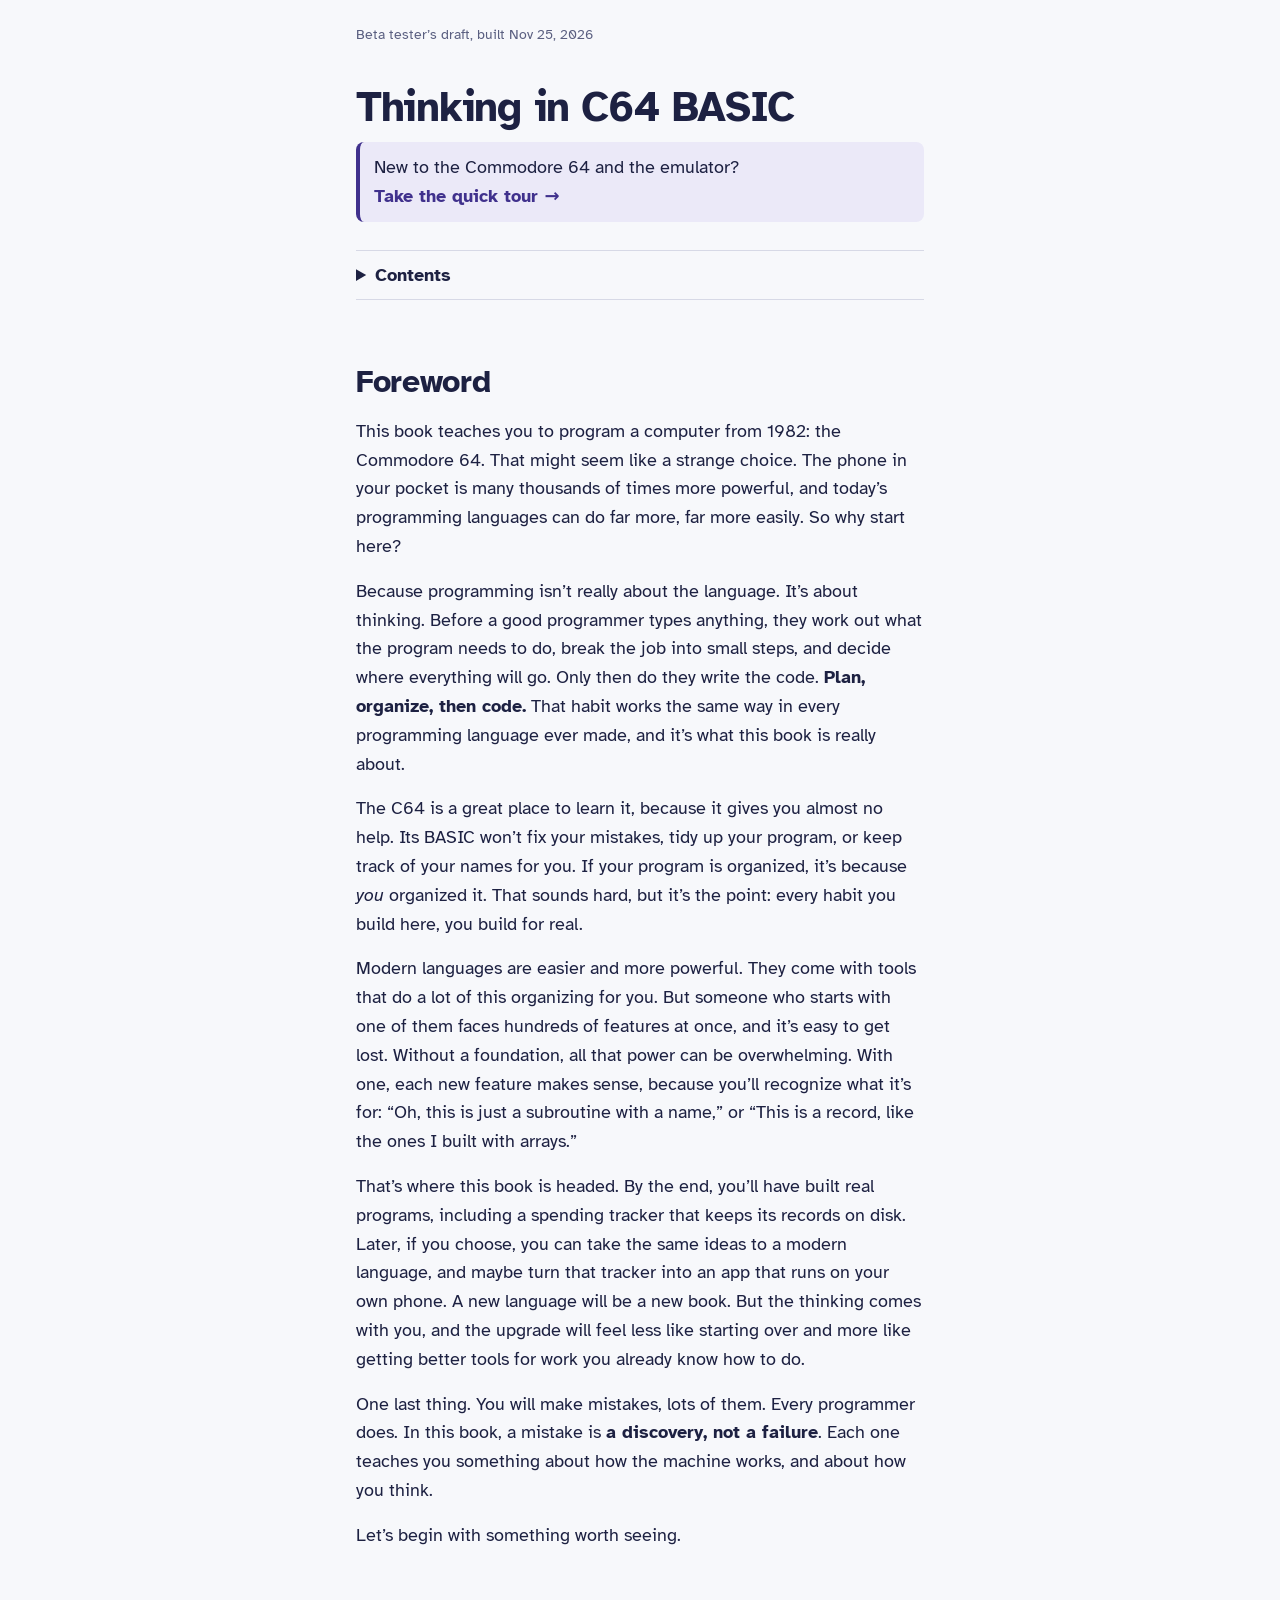
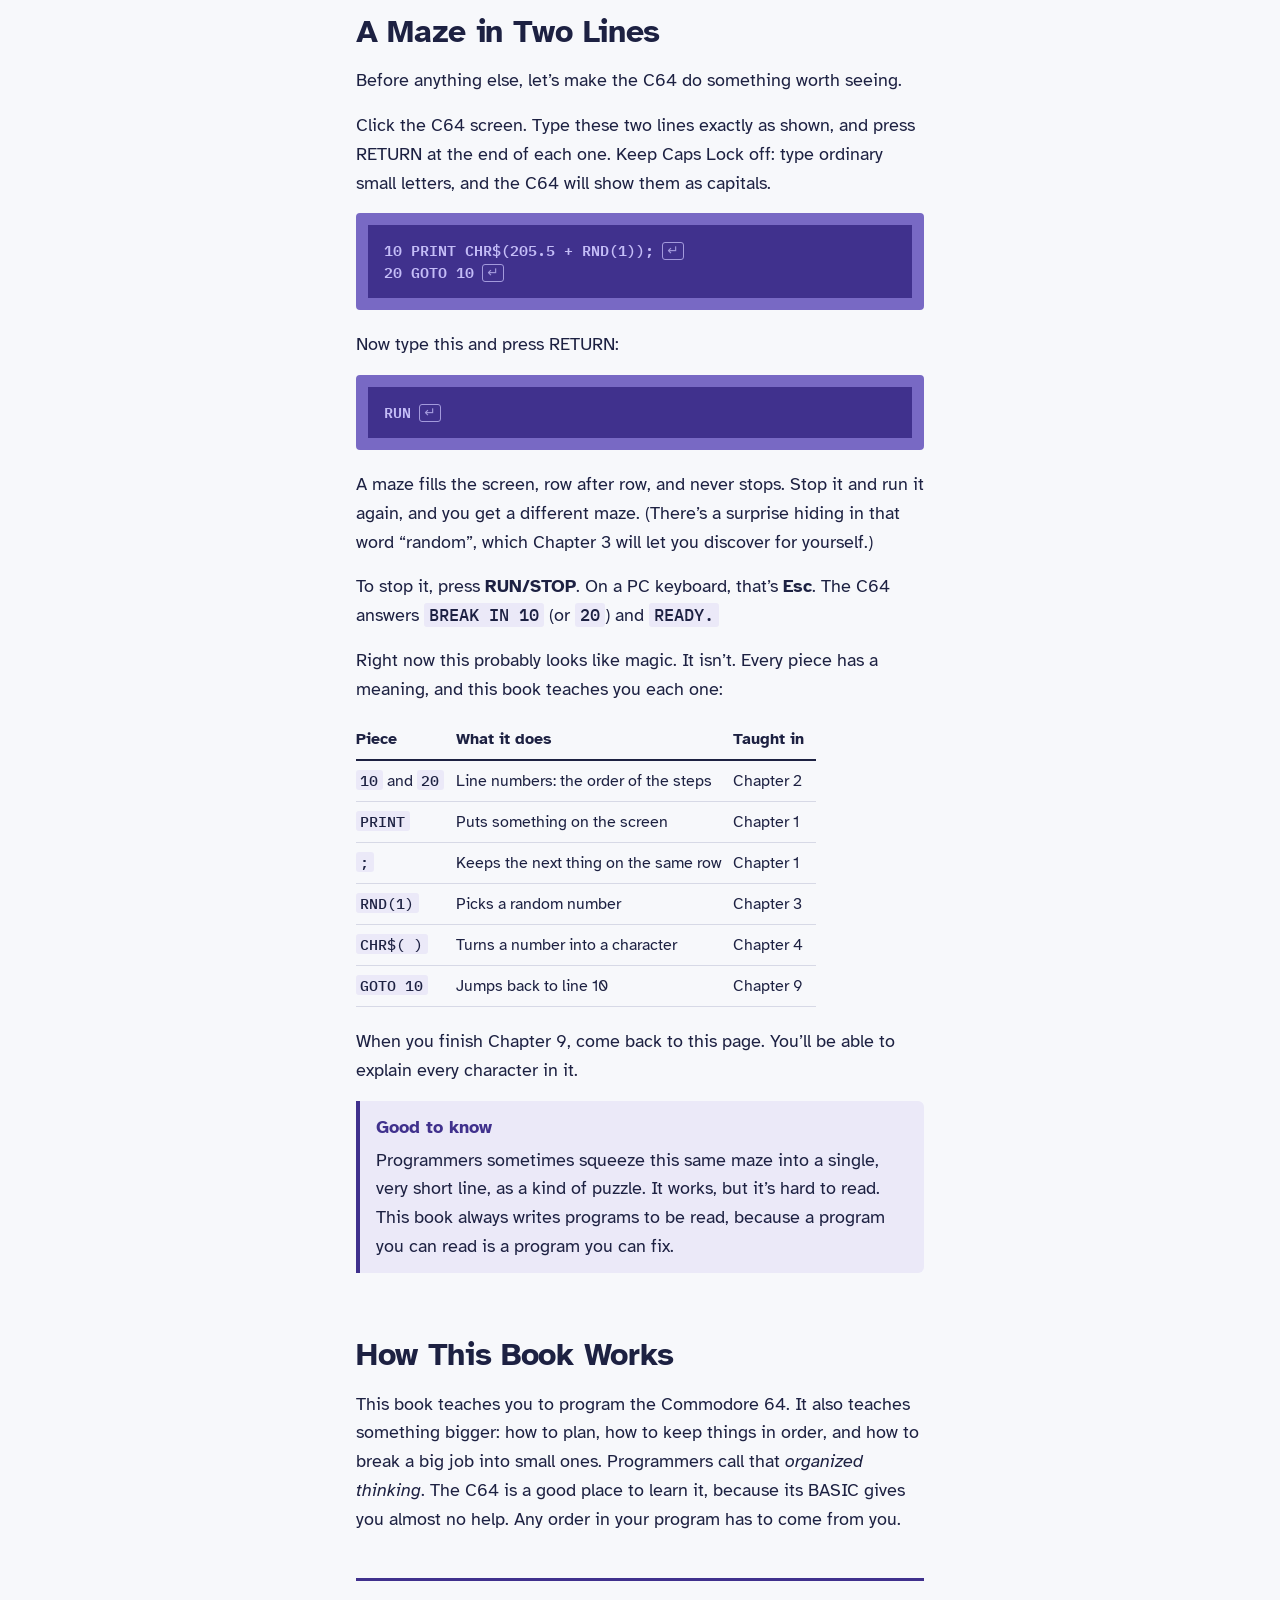
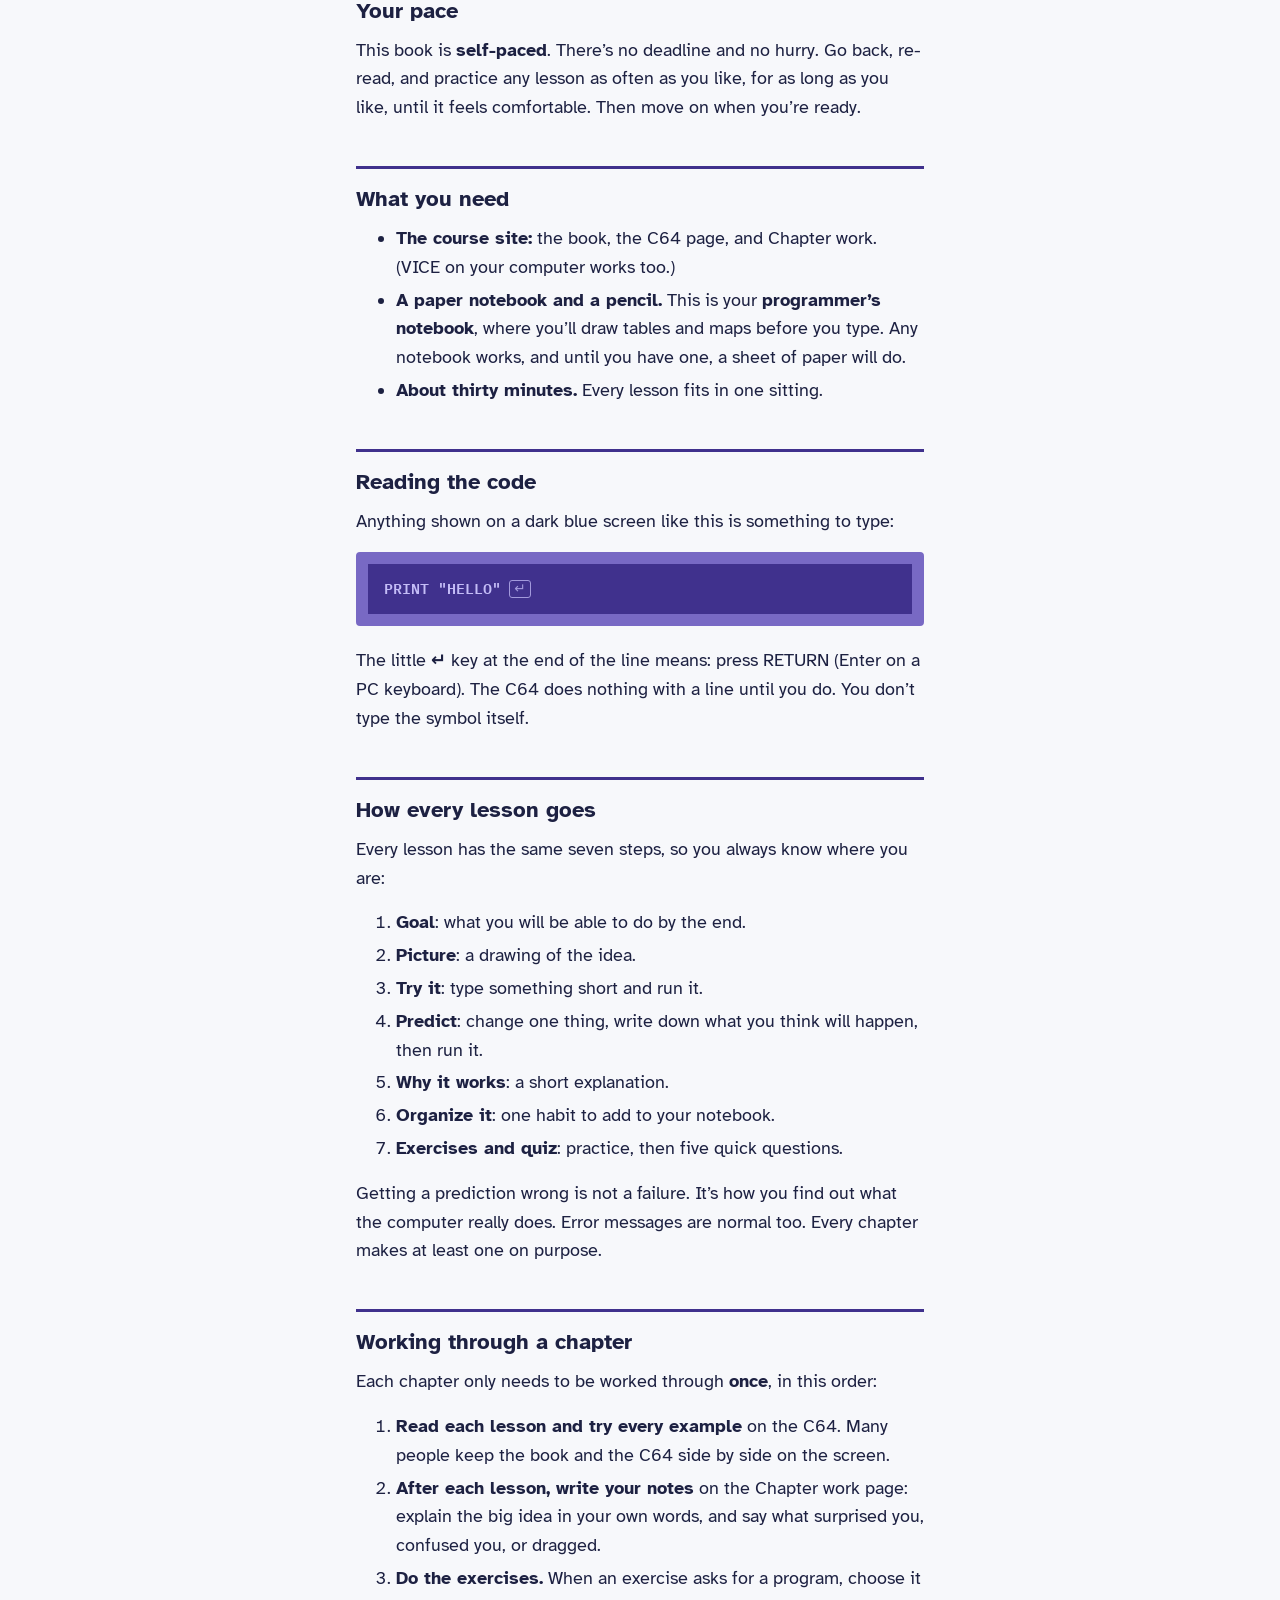
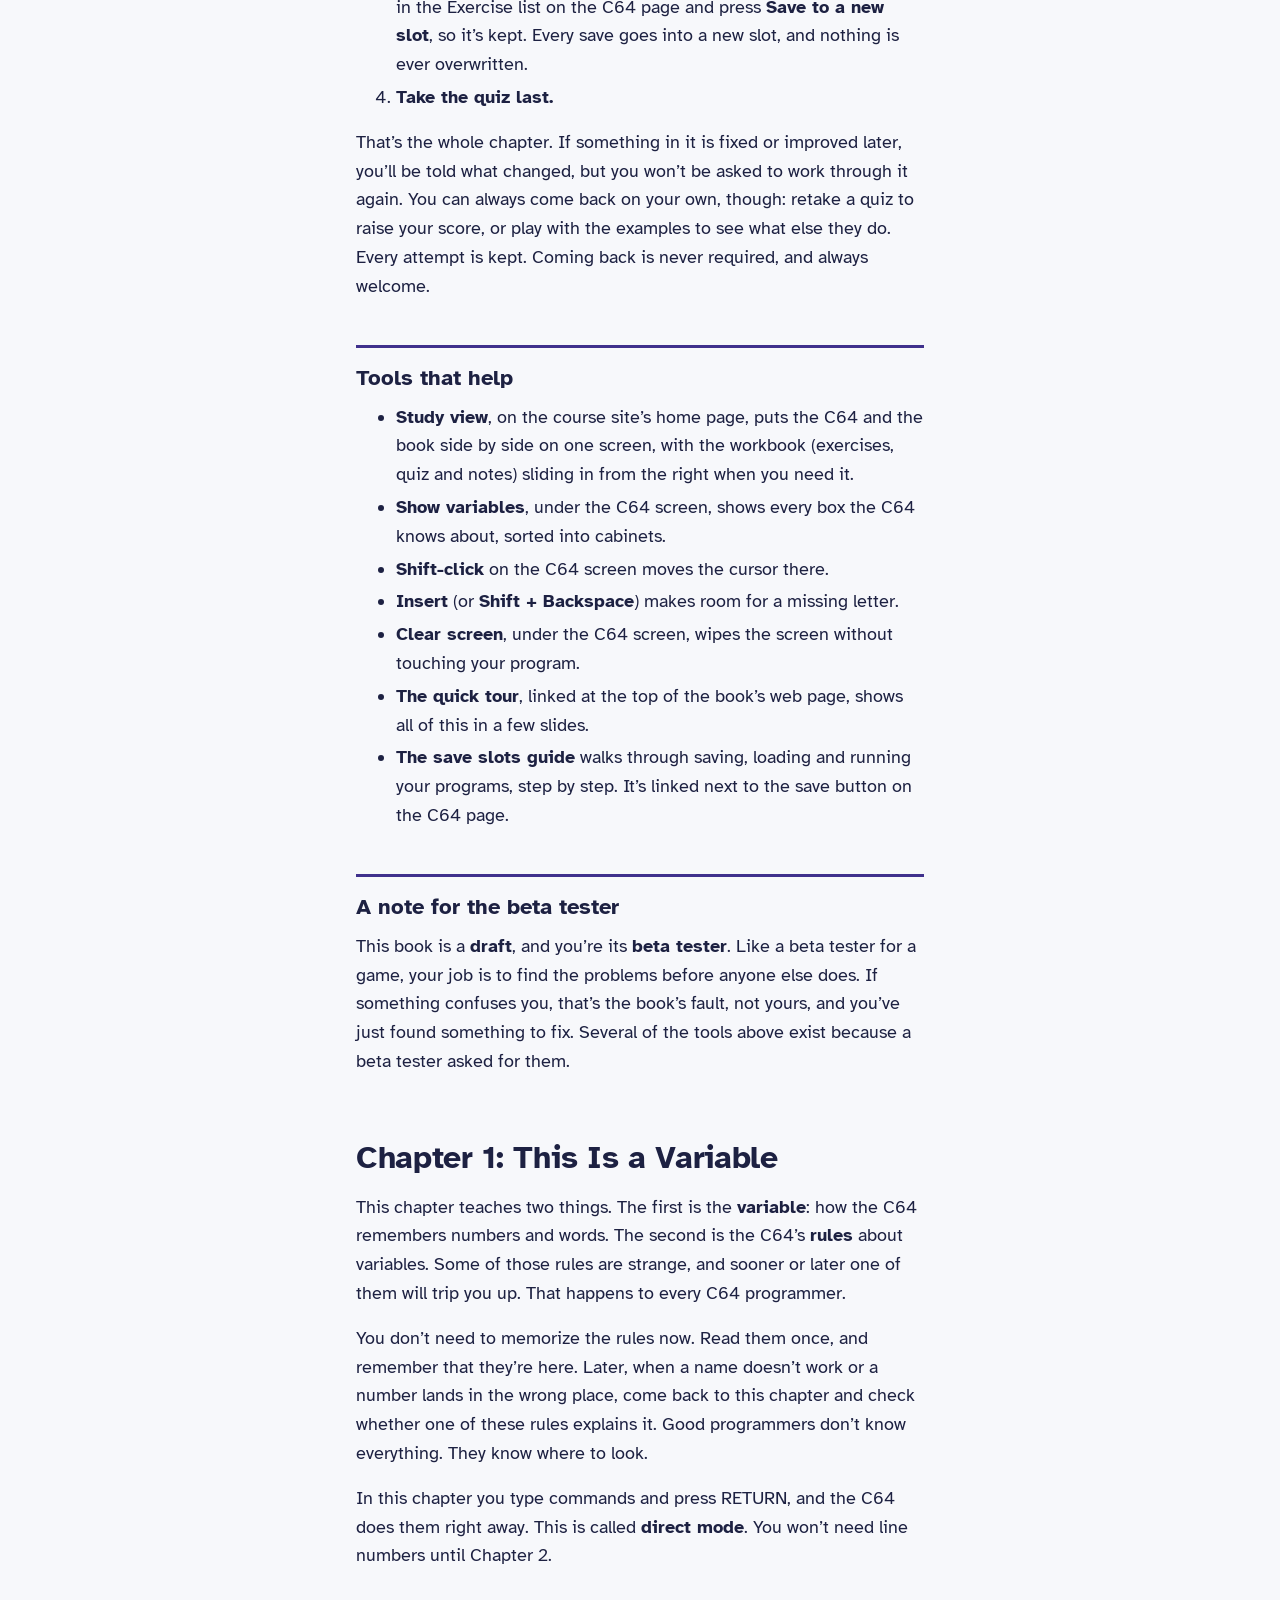
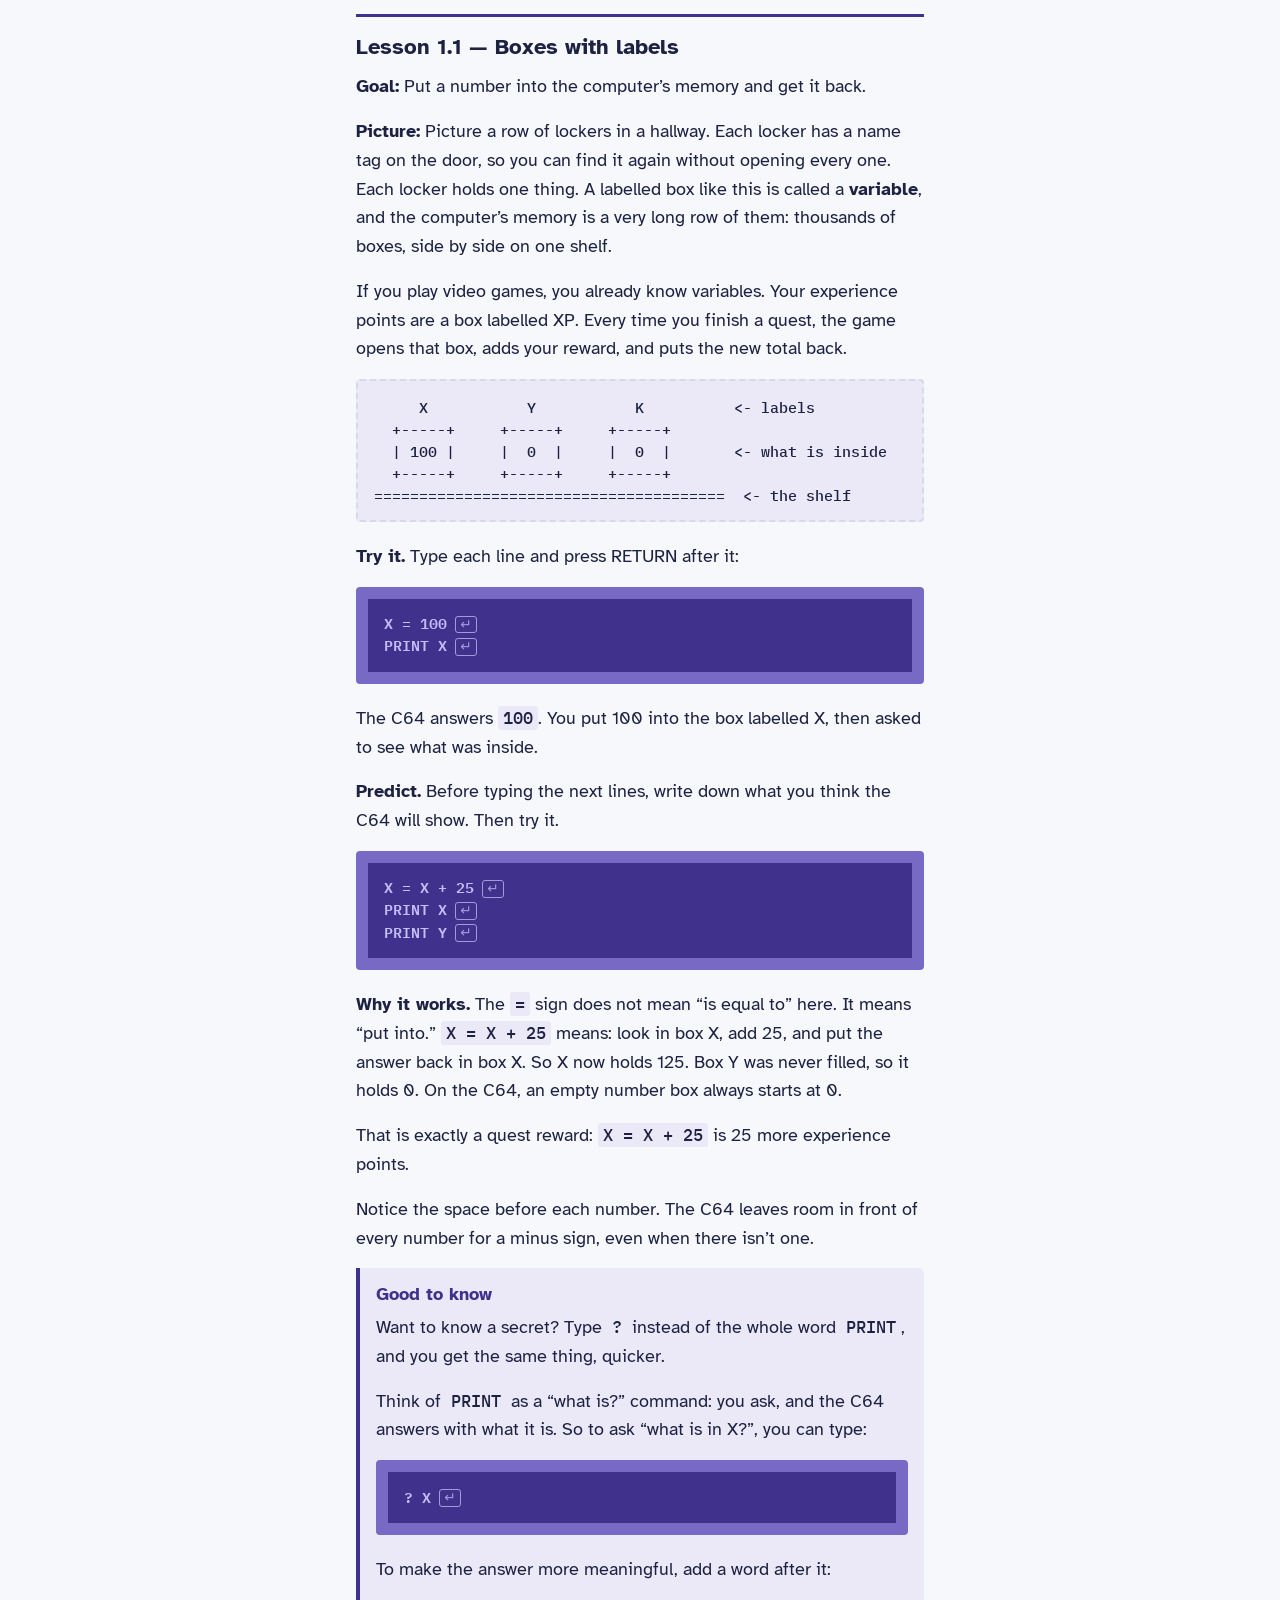
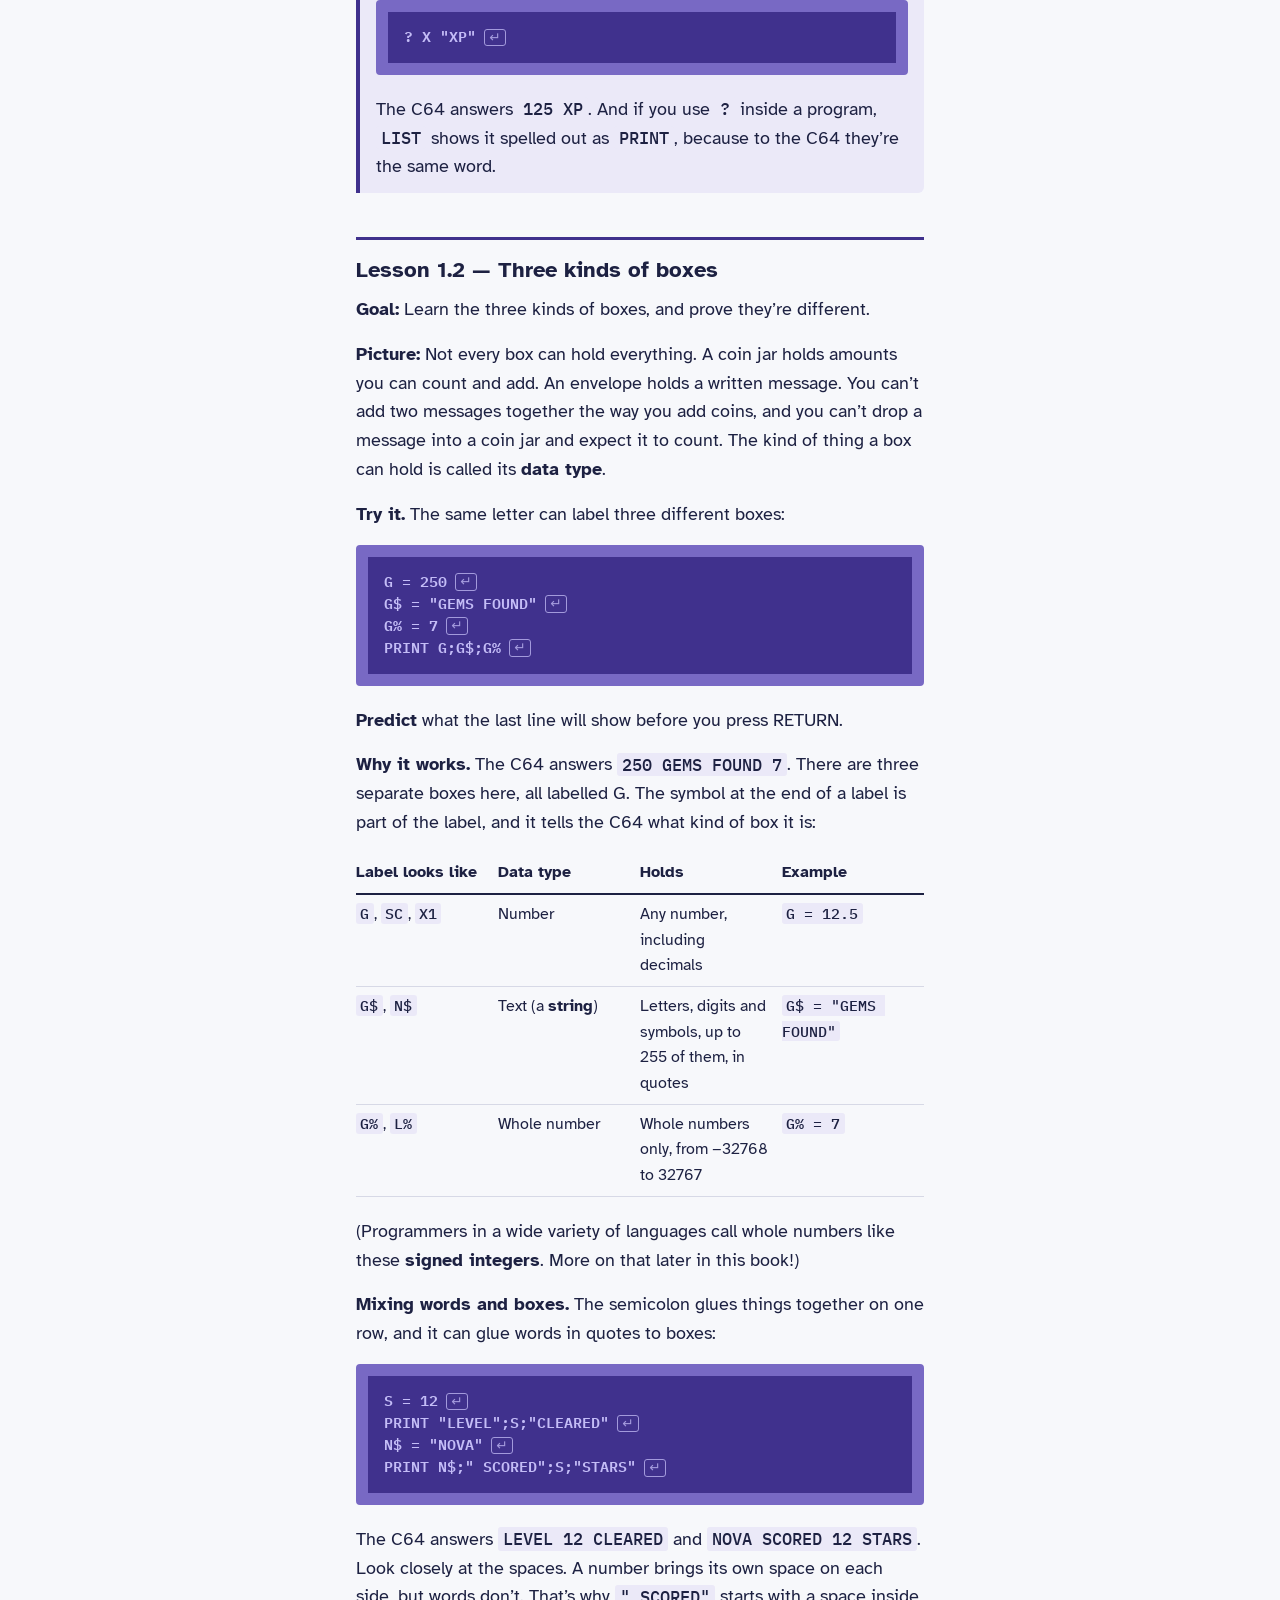
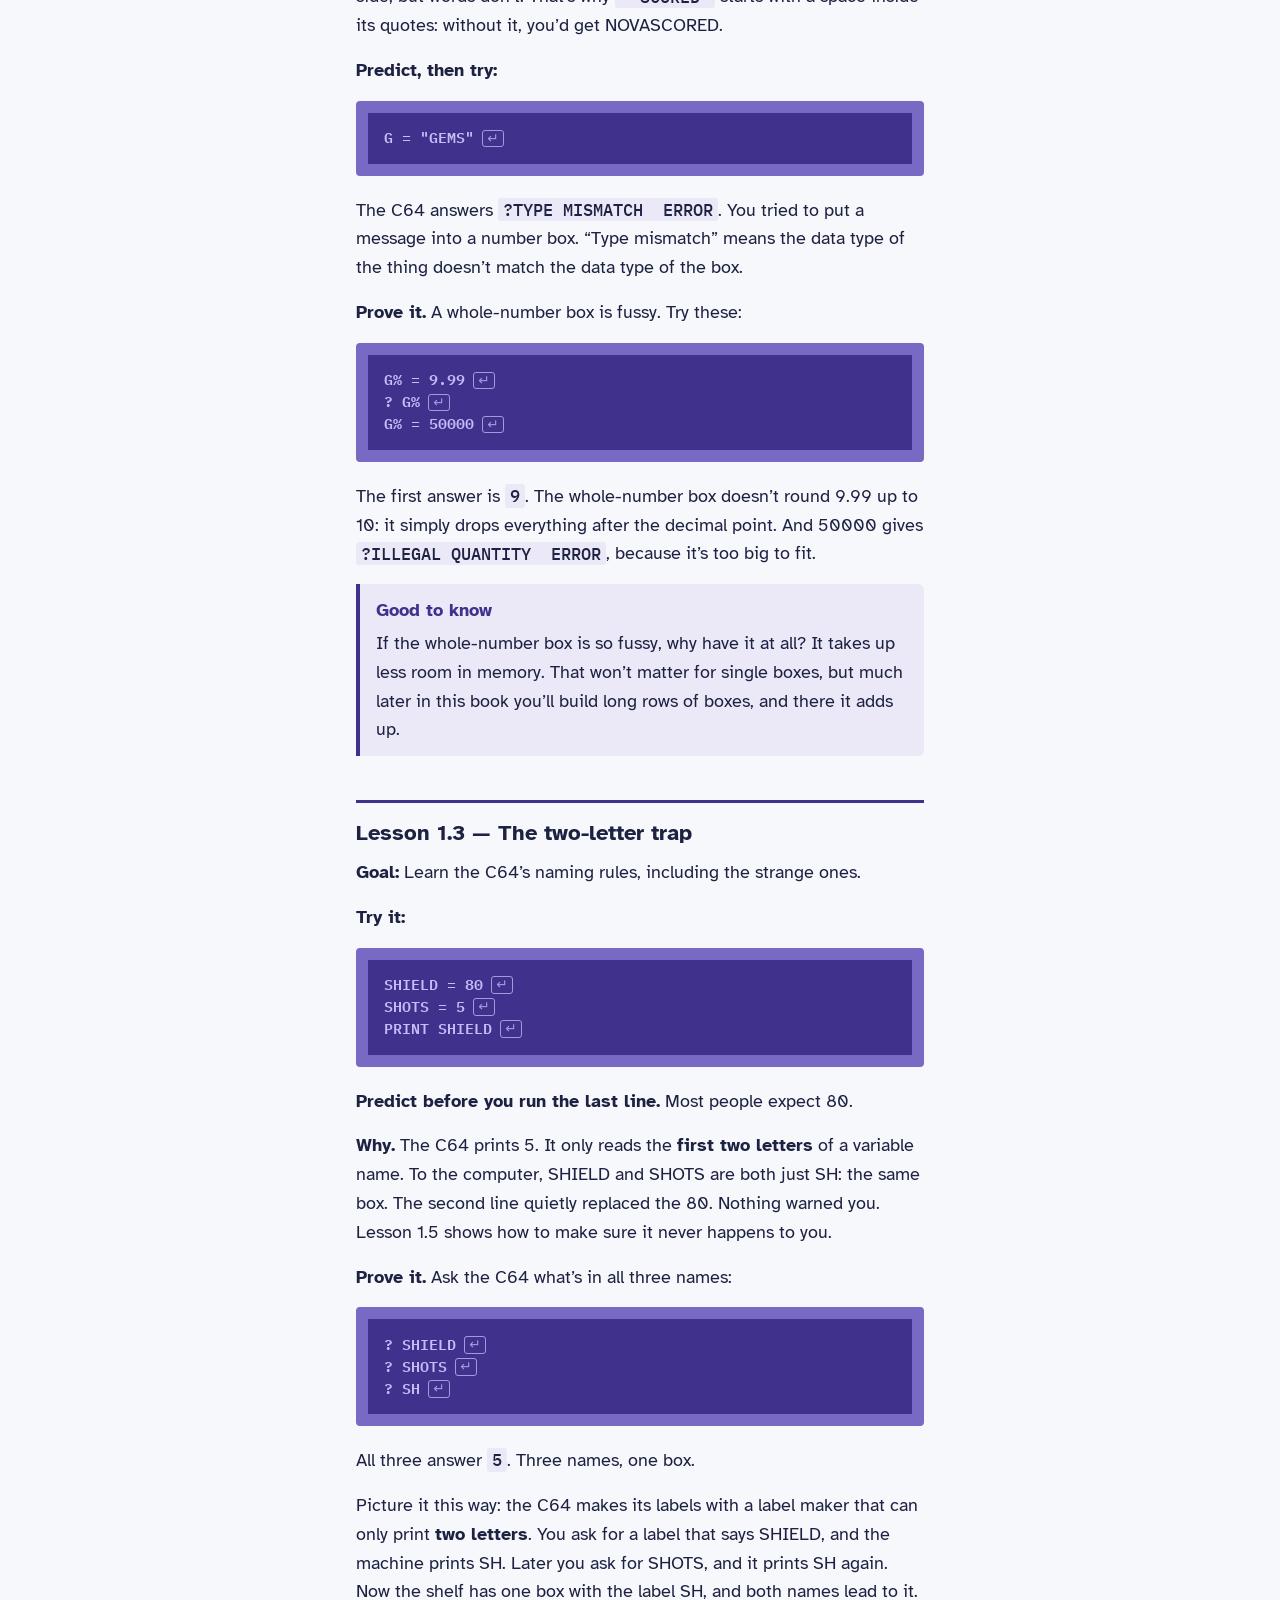
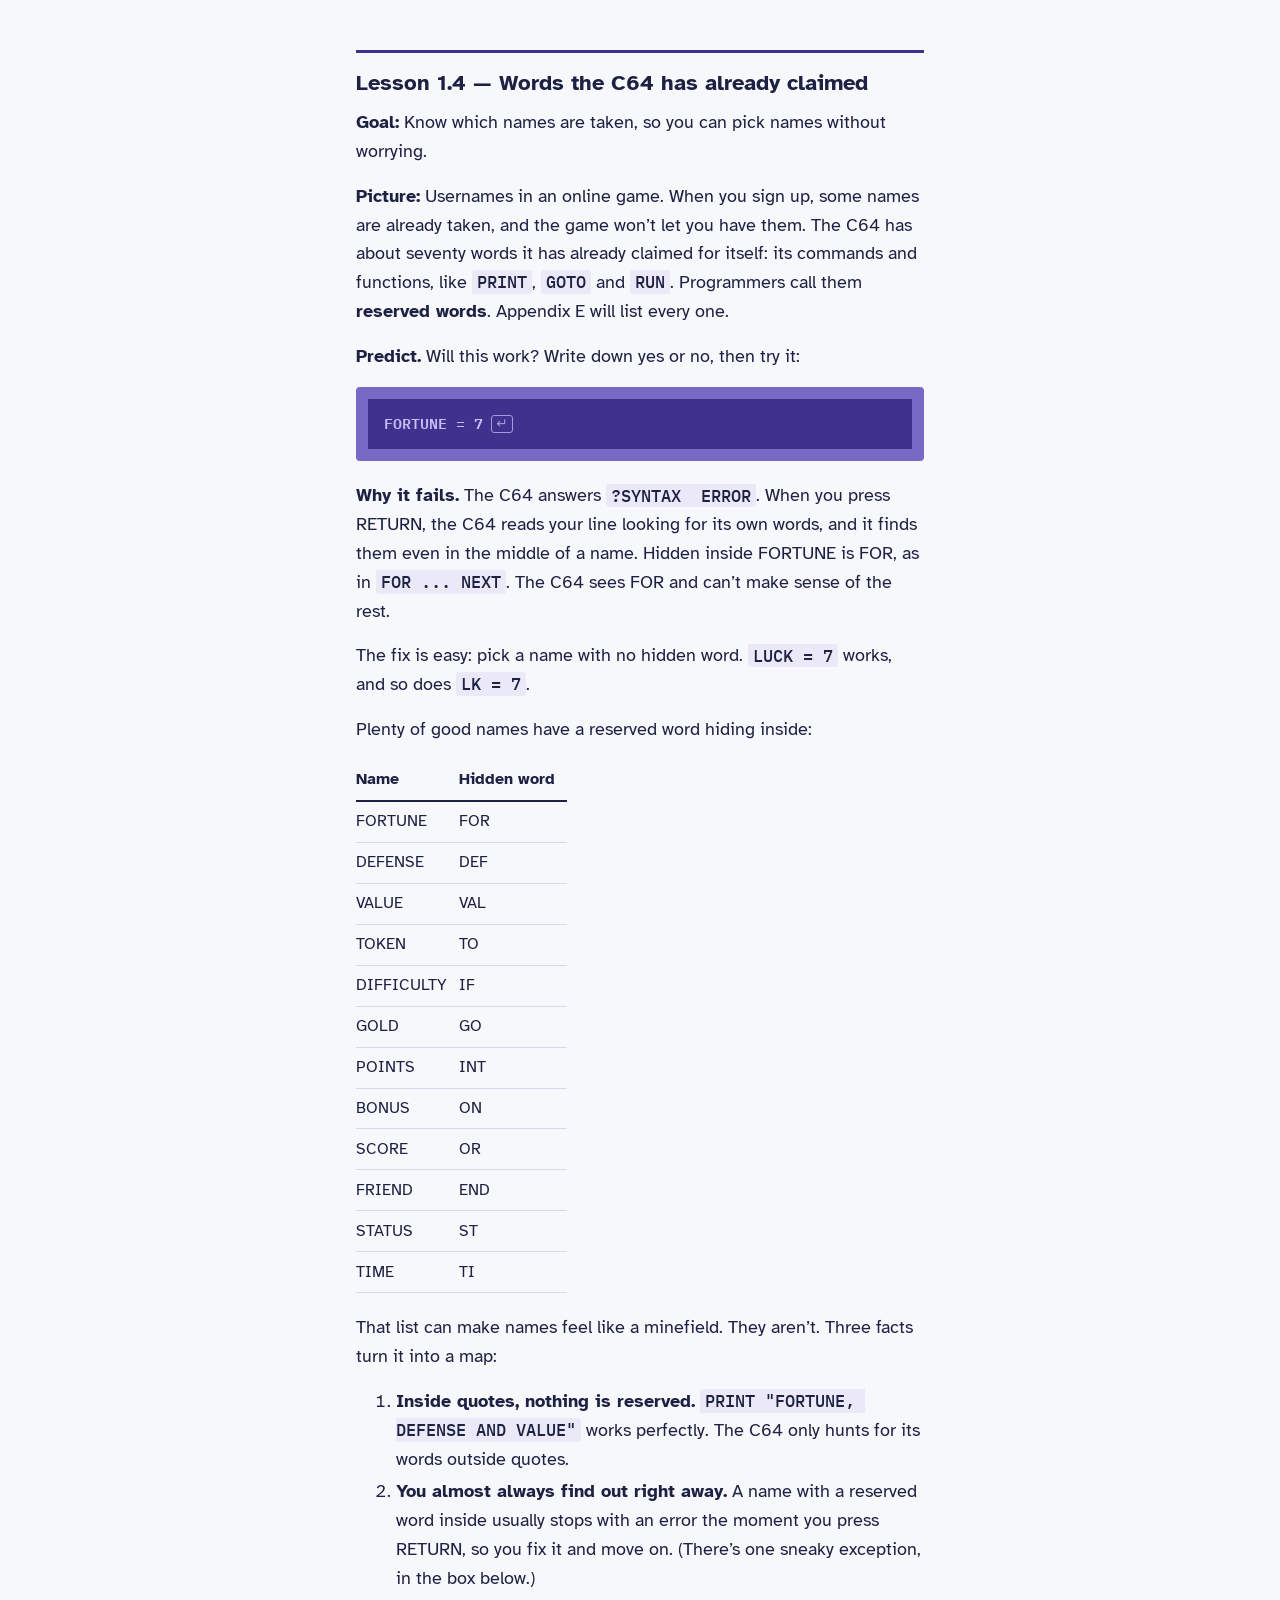
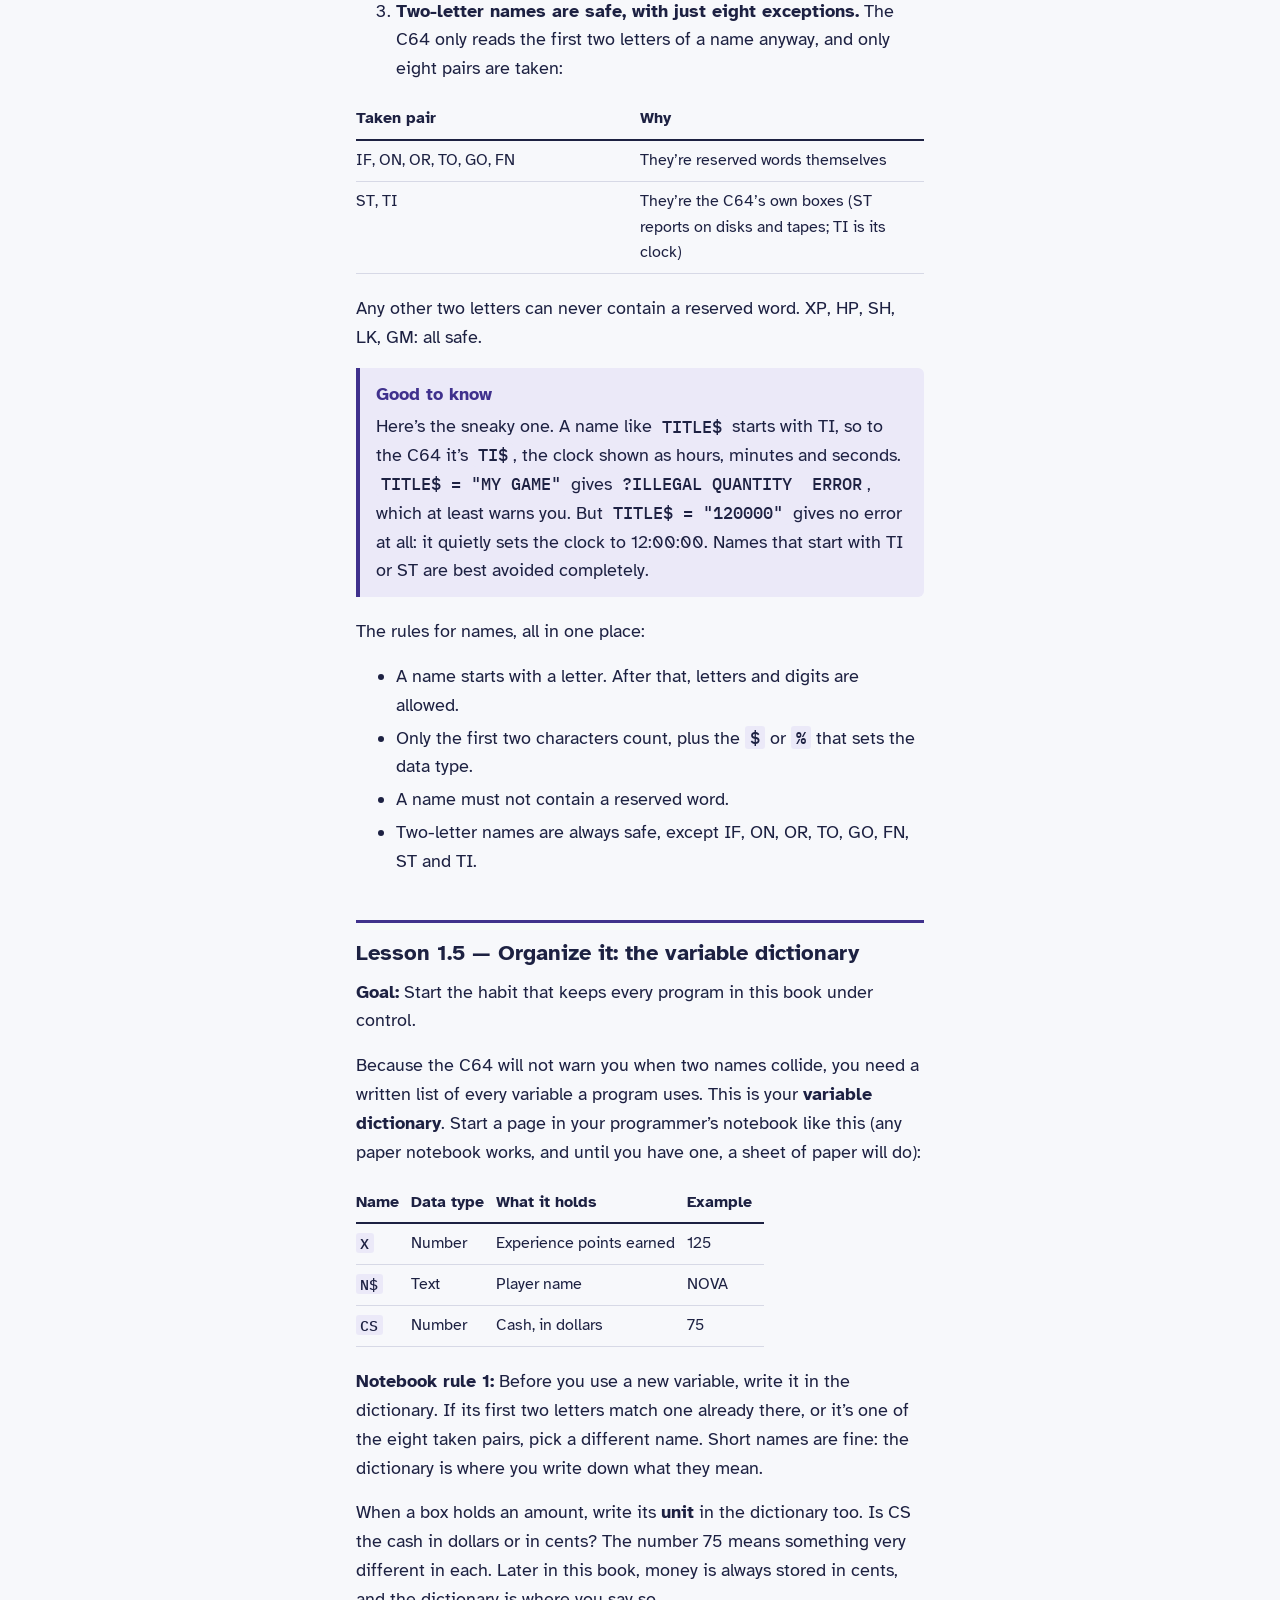
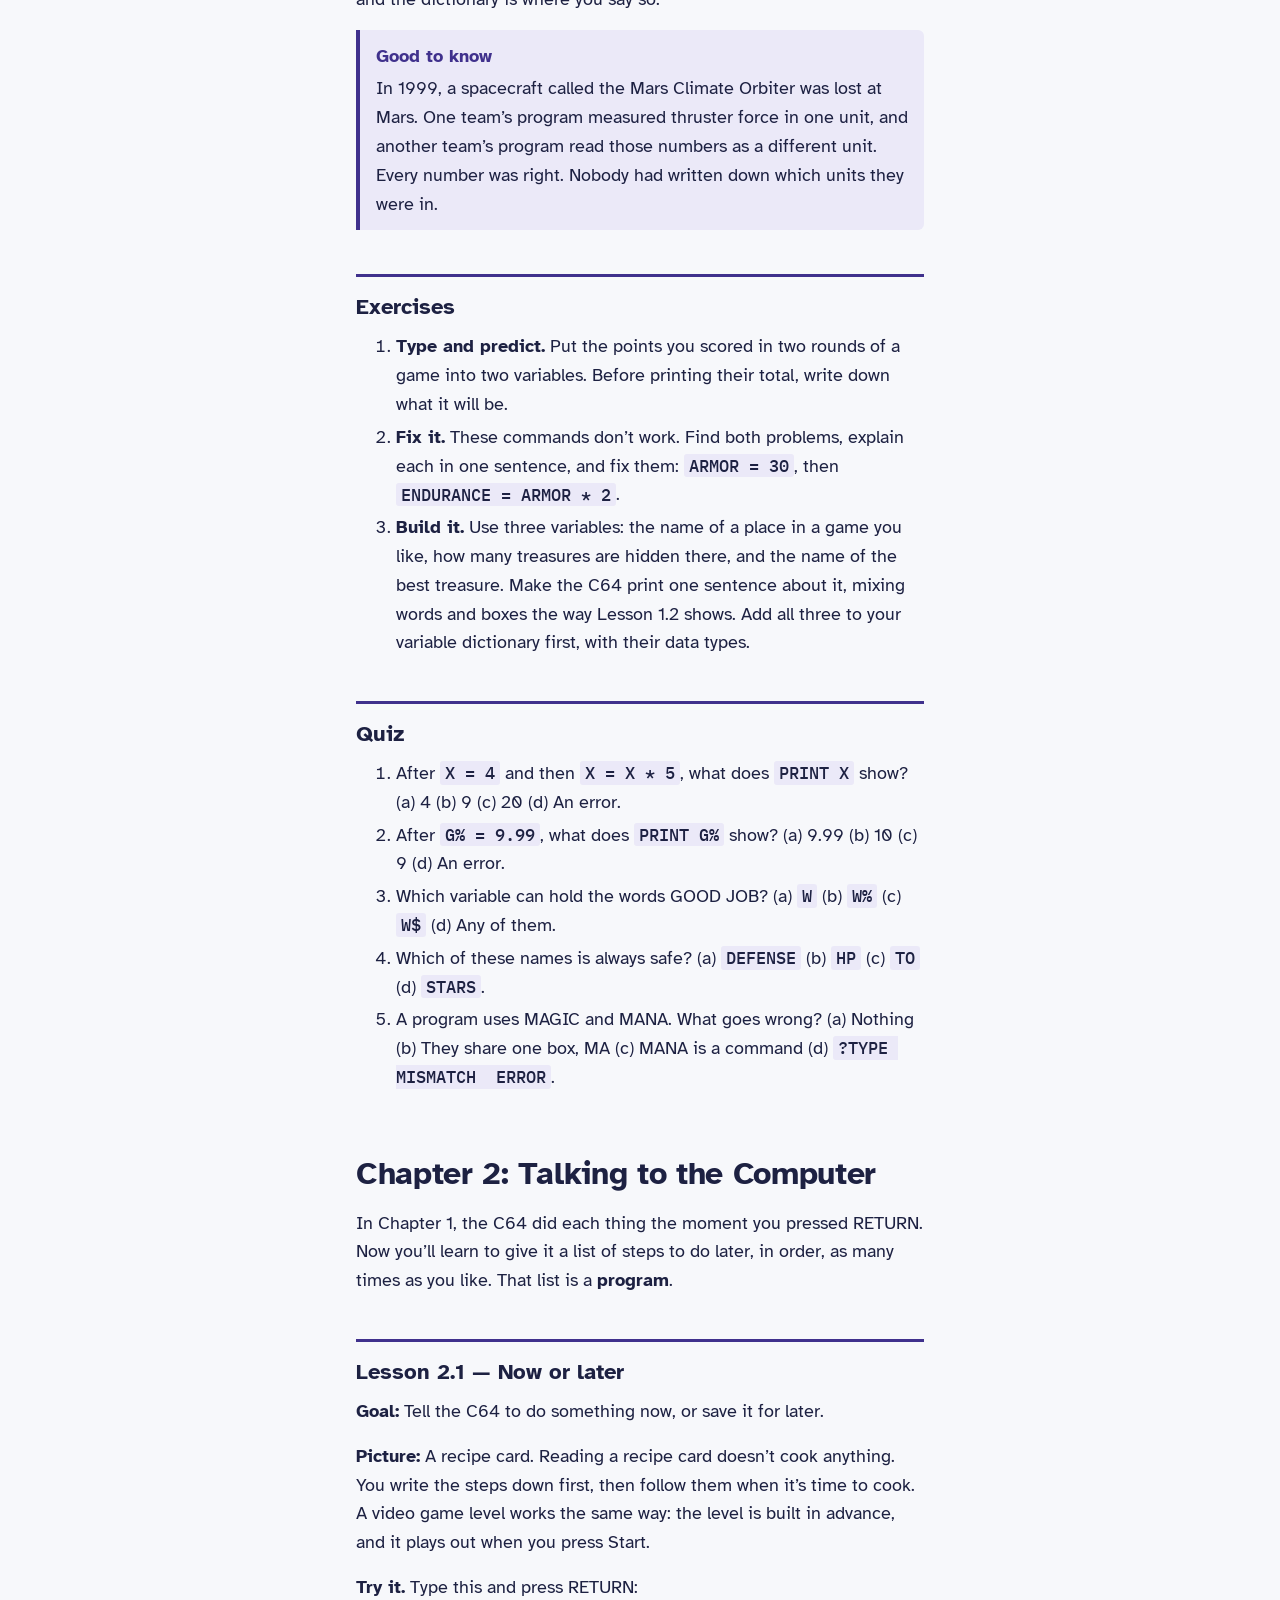
==== docs/index.html @ 1b184dec "Save slots guide: a nine-slide, step-by-step tour of saving, loading and running" ====
<!DOCTYPE html>
<html lang="en">
<head>
<meta charset="utf-8">
<meta name="viewport" content="width=device-width, initial-scale=1, viewport-fit=cover">
<title>Thinking in C64 BASIC</title>
<link rel="preconnect" href="https://fonts.googleapis.com">
<link rel="preconnect" href="https://fonts.gstatic.com" crossorigin>
<link href="https://fonts.googleapis.com/css2?family=Atkinson+Hyperlegible:ital,wght@0,400;0,700;1,400&family=IBM+Plex+Mono:wght@500;600&display=swap" rel="stylesheet">
<style>
:root {
  color-scheme: light;
  --paper: #f7f8fb;
  --ink: #1d2142;
  --muted: #5a5f80;
  --rule: #d7d9e6;
  --accent: #40318d;        /* C64 blue */
  --tint: #ebe9f8;
  --screen: #40318d;        /* C64 screen blue */
  --screen-text: #c4bdf7;   /* brightened C64 light blue, for legibility */
  --screen-frame: #7869c4;  /* C64 light blue border */
  box-sizing: border-box;
  padding-top: env(safe-area-inset-top, 0px);
  padding-bottom: env(safe-area-inset-bottom, 0px);
}
@media (prefers-color-scheme: dark) {
  :root:not([data-theme="light"]) {
    color-scheme: dark;
    --paper: #17162a; --ink: #e6e4f6; --muted: #a9a6c9; --rule: #34325a;
    --accent: #a99ff0; --tint: #26244a;
  }
}
:root[data-theme="dark"] {
  color-scheme: dark;
  --paper: #17162a; --ink: #e6e4f6; --muted: #a9a6c9; --rule: #34325a;
  --accent: #a99ff0; --tint: #26244a;
}
*, *::before, *::after { box-sizing: inherit; }
html { scroll-padding-top: env(safe-area-inset-top, 0px); -webkit-text-size-adjust: 100%; }
body {
  margin: 0;
  background: var(--paper);
  color: var(--ink);
  font: 1.125rem/1.6 "Atkinson Hyperlegible", "Segoe UI", system-ui, sans-serif;
}
main { max-width: 38rem; margin: 0 auto; padding: 1.5rem 1.25rem 4rem; }

.edition { color: var(--muted); font-size: 0.875rem; margin: 0 0 2.5rem; }
.book-title { font-weight: 700; font-size: 2.6rem; line-height: 1.05; margin: 0 0 0.4rem; letter-spacing: -0.02em; }

.tour-link { margin: 0.75rem 0 1.75rem; }
.tour-link a { display: block; padding: 0.7rem 0.9rem; border-radius: 8px; background: var(--tint);
  color: var(--ink); text-decoration: none; border-left: 4px solid var(--accent); }
.tour-link span { color: var(--accent); font-weight: 700; white-space: nowrap; }
details.toc { border-top: 1px solid var(--rule); border-bottom: 1px solid var(--rule); padding: 0.6rem 0; margin-bottom: 3rem; }
details.toc summary { cursor: pointer; font-weight: 700; }
details.toc ul { padding-left: 1.1rem; margin: 0.5rem 0 0; }
details.toc li { margin: 0.2rem 0; }
details.toc ul ul { font-size: 0.95rem; }

h1 { font-size: 2rem; line-height: 1.15; margin: 4rem 0 1rem; letter-spacing: -0.01em; }
h2 { font-size: 1.35rem; line-height: 1.25; margin: 2.75rem 0 0.75rem; padding-top: 1rem; border-top: 3px solid var(--accent); }
p, ul, ol { margin: 0 0 1rem; }
li { margin: 0.25rem 0; }
a { color: var(--accent); }
a:focus-visible, summary:focus-visible { outline: 3px solid var(--accent); outline-offset: 2px; }
strong { font-weight: 700; }

/* Code typed into the C64 looks like the C64 screen */
pre {
  background: var(--screen);
  color: var(--screen-text);
  border: 0.75rem solid var(--screen-frame);
  border-radius: 4px;
  padding: 0.9rem 1rem;
  margin: 0 0 1.25rem;
  overflow-x: auto;
  font: 600 0.95rem/1.45 "IBM Plex Mono", Consolas, "Courier New", monospace;
}
/* A RETURN keycap after each line to type: press RETURN (Enter) at the end of every line */
pre code .ln::after { content: "\21B5"; display: inline-block; margin-left: 0.6em; padding: 0 0.3em;
  font: 400 0.9em/1.15 "Segoe UI Symbol", "DejaVu Sans", "Noto Sans Symbols", "Arial Unicode MS", sans-serif;
  border: 1px solid currentColor; border-radius: 3px; opacity: 0.75; vertical-align: 0.05em; }
/* Diagrams are pictures, not something to type */
pre.diagram { background: var(--tint); color: var(--ink); border: 2px dashed var(--rule); font-weight: 500; }
pre code { font: inherit; background: none; padding: 0; color: inherit; }
code { white-space: pre-wrap; font: 500 0.92em "IBM Plex Mono", Consolas, monospace; background: var(--tint); padding: 0.05em 0.3em; border-radius: 3px; }

/* "Good to know" boxes: optional clarifying details, safe to skip on a first read */
/* Chapters still in testing: amber, so it's obvious they may change */
:root { --testing: #b45309; --testing-tint: #fff4e0; }
@media (prefers-color-scheme: dark) { :root { --testing: #f0b35a; --testing-tint: #2e2414; } }
div.testing { border-left: 5px solid var(--testing); padding-left: 1.25rem; }
div.testing-banner { background: var(--testing-tint); border: 1.5px solid var(--testing); border-radius: 8px;
  padding: 0.75rem 1rem; margin: 0 0 1.5rem; }
div.testing-banner::before { content: "In testing"; display: block; font-weight: 700; color: var(--testing); margin-bottom: 0.25rem; }
div.testing-banner > :last-child { margin-bottom: 0; }
.badge { display: inline-block; font-size: 0.5em; font-weight: 700; vertical-align: middle; letter-spacing: 0.02em;
  padding: 0.15em 0.6em; border-radius: 999px; background: var(--testing); color: #fff; }
@media (prefers-color-scheme: dark) { .badge { color: #2e2414; } }
div.good-to-know { border-left: 4px solid var(--accent); background: var(--tint);
  padding: 0.75rem 1rem; margin: 0 0 1.25rem; border-radius: 0 6px 6px 0; }
div.good-to-know::before { content: "Good to know"; display: block; font-weight: 700;
  color: var(--accent); margin-bottom: 0.25rem; }
div.good-to-know > :last-child { margin-bottom: 0; }
table { display: block; overflow-x: auto; border-collapse: collapse; margin: 0 0 1.25rem; font-size: 1rem; max-width: 100%; }
th, td { text-align: left; vertical-align: top; padding: 0.45rem 0.75rem 0.45rem 0; border-bottom: 1px solid var(--rule); }
th { border-bottom: 2px solid var(--ink); }

@media print {
  :root { --paper: #fff; --ink: #000; --muted: #444; --rule: #bbb; --accent: #40318d; --tint: #eee; }
  details.toc, .tour-link { display: none; }
  h1 { break-before: page; margin-top: 0; }
  pre, table { break-inside: avoid; }
}
@page { size: letter; margin: 2cm 2cm 2.2cm; }
</style>
</head>
<body>
<main>
<p class="edition">Beta tester’s draft, built Nov 25, 2026</p>
<p class="book-title">Thinking in C64 BASIC</p>
<p class="tour-link"><a href="tour/">New to the Commodore 64 and the emulator? <span>Take the quick tour →</span></a></p>
<details class="toc">
<summary>Contents</summary>
<ul>
<li><a href="#foreword" id="toc-foreword">Foreword</a></li>
<li><a href="#a-maze-in-two-lines" id="toc-a-maze-in-two-lines">A Maze
in Two Lines</a></li>
<li><a href="#how-this-book-works" id="toc-how-this-book-works">How This
Book Works</a>
<ul>
<li><a href="#your-pace" id="toc-your-pace">Your pace</a></li>
<li><a href="#what-you-need" id="toc-what-you-need">What you
need</a></li>
<li><a href="#reading-the-code" id="toc-reading-the-code">Reading the
code</a></li>
<li><a href="#how-every-lesson-goes" id="toc-how-every-lesson-goes">How
every lesson goes</a></li>
<li><a href="#working-through-a-chapter"
id="toc-working-through-a-chapter">Working through a chapter</a></li>
<li><a href="#tools-that-help" id="toc-tools-that-help">Tools that
help</a></li>
<li><a href="#a-note-for-the-beta-tester"
id="toc-a-note-for-the-beta-tester">A note for the beta tester</a></li>
</ul></li>
<li><a href="#chapter-1-this-is-a-variable"
id="toc-chapter-1-this-is-a-variable">Chapter 1: This Is a Variable</a>
<ul>
<li><a href="#lesson-1.1-boxes-with-labels"
id="toc-lesson-1.1-boxes-with-labels">Lesson 1.1 — Boxes with
labels</a></li>
<li><a href="#lesson-1.2-three-kinds-of-boxes"
id="toc-lesson-1.2-three-kinds-of-boxes">Lesson 1.2 — Three kinds of
boxes</a></li>
<li><a href="#lesson-1.3-the-two-letter-trap"
id="toc-lesson-1.3-the-two-letter-trap">Lesson 1.3 — The two-letter
trap</a></li>
<li><a href="#lesson-1.4-words-the-c64-has-already-claimed"
id="toc-lesson-1.4-words-the-c64-has-already-claimed">Lesson 1.4 — Words
the C64 has already claimed</a></li>
<li><a href="#lesson-1.5-organize-it-the-variable-dictionary"
id="toc-lesson-1.5-organize-it-the-variable-dictionary">Lesson 1.5 —
Organize it: the variable dictionary</a></li>
<li><a href="#exercises" id="toc-exercises">Exercises</a></li>
<li><a href="#quiz" id="toc-quiz">Quiz</a></li>
</ul></li>
<li><a href="#chapter-2-talking-to-the-computer"
id="toc-chapter-2-talking-to-the-computer">Chapter 2: Talking to the
Computer</a>
<ul>
<li><a href="#lesson-2.1-now-or-later"
id="toc-lesson-2.1-now-or-later">Lesson 2.1 — Now or later</a></li>
<li><a href="#lesson-2.2-lines-know-their-places"
id="toc-lesson-2.2-lines-know-their-places">Lesson 2.2 — Lines know
their places</a></li>
<li><a href="#lesson-2.3-changing-your-mind"
id="toc-lesson-2.3-changing-your-mind">Lesson 2.3 — Changing your
mind</a></li>
<li><a href="#lesson-2.4-fixing-a-line-on-the-screen"
id="toc-lesson-2.4-fixing-a-line-on-the-screen">Lesson 2.4 — Fixing a
line on the screen</a></li>
<li><a href="#lesson-2.5-organize-it-plan-then-number"
id="toc-lesson-2.5-organize-it-plan-then-number">Lesson 2.5 — Organize
it: plan, then number</a></li>
<li><a href="#exercises-1" id="toc-exercises-1">Exercises</a></li>
<li><a href="#quiz-1" id="toc-quiz-1">Quiz</a></li>
</ul></li>
<li><a href="#chapter-3-working-things-out"
id="toc-chapter-3-working-things-out">Chapter 3: Working Things Out</a>
<ul>
<li><a href="#lesson-3.1-the-c64-as-a-calculator"
id="toc-lesson-3.1-the-c64-as-a-calculator">Lesson 3.1 — The C64 as a
calculator</a></li>
<li><a href="#lesson-3.2-which-part-goes-first"
id="toc-lesson-3.2-which-part-goes-first">Lesson 3.2 — Which part goes
first</a></li>
<li><a href="#lesson-3.3-keeping-the-whole-part"
id="toc-lesson-3.3-keeping-the-whole-part">Lesson 3.3 — Keeping the
whole part</a></li>
<li><a href="#lesson-3.4-rolling-dice"
id="toc-lesson-3.4-rolling-dice">Lesson 3.4 — Rolling dice</a></li>
<li><a href="#lesson-3.5-the-secret-of-random"
id="toc-lesson-3.5-the-secret-of-random">Lesson 3.5 — The secret of
random</a></li>
<li><a href="#exercises-2" id="toc-exercises-2">Exercises</a></li>
<li><a href="#quiz-2" id="toc-quiz-2">Quiz</a></li>
</ul></li>
<li><a href="#chapter-4-words-as-data"
id="toc-chapter-4-words-as-data">Chapter 4: Words as Data <span
class="badge">In testing</span></a>
<ul>
<li><a href="#lesson-4.1-joining-words"
id="toc-lesson-4.1-joining-words">Lesson 4.1 — Joining words</a></li>
<li><a href="#lesson-4.2-how-long-is-a-word"
id="toc-lesson-4.2-how-long-is-a-word">Lesson 4.2 — How long is a
word?</a></li>
<li><a href="#lesson-4.3-taking-pieces"
id="toc-lesson-4.3-taking-pieces">Lesson 4.3 — Taking pieces</a></li>
<li><a href="#lesson-4.4-numbers-and-words"
id="toc-lesson-4.4-numbers-and-words">Lesson 4.4 — Numbers and
words</a></li>
<li><a href="#lesson-4.5-fusion-names"
id="toc-lesson-4.5-fusion-names">Lesson 4.5 — Fusion names</a></li>
<li><a href="#exercises-3" id="toc-exercises-3">Exercises</a></li>
<li><a href="#quiz-3" id="toc-quiz-3">Quiz</a></li>
</ul></li>
<li><a href="#appendices-in-progress"
id="toc-appendices-in-progress">Appendices (in progress)</a></li>
</ul>
</details>
<!-- status: final -->
<h1 id="foreword">Foreword</h1>
<p>This book teaches you to program a computer from 1982: the Commodore
64. That might seem like a strange choice. The phone in your pocket is
many thousands of times more powerful, and today’s programming languages
can do far more, far more easily. So why start here?</p>
<p>Because programming isn’t really about the language. It’s about
thinking. Before a good programmer types anything, they work out what
the program needs to do, break the job into small steps, and decide
where everything will go. Only then do they write the code.
<strong>Plan, organize, then code.</strong> That habit works the same
way in every programming language ever made, and it’s what this book is
really about.</p>
<p>The C64 is a great place to learn it, because it gives you almost no
help. Its BASIC won’t fix your mistakes, tidy up your program, or keep
track of your names for you. If your program is organized, it’s because
<em>you</em> organized it. That sounds hard, but it’s the point: every
habit you build here, you build for real.</p>
<p>Modern languages are easier and more powerful. They come with tools
that do a lot of this organizing for you. But someone who starts with
one of them faces hundreds of features at once, and it’s easy to get
lost. Without a foundation, all that power can be overwhelming. With
one, each new feature makes sense, because you’ll recognize what it’s
for: “Oh, this is just a subroutine with a name,” or “This is a record,
like the ones I built with arrays.”</p>
<p>That’s where this book is headed. By the end, you’ll have built real
programs, including a spending tracker that keeps its records on disk.
Later, if you choose, you can take the same ideas to a modern language,
and maybe turn that tracker into an app that runs on your own phone. A
new language will be a new book. But the thinking comes with you, and
the upgrade will feel less like starting over and more like getting
better tools for work you already know how to do.</p>
<p>One last thing. You will make mistakes, lots of them. Every
programmer does. In this book, a mistake is <strong>a discovery, not a
failure</strong>. Each one teaches you something about how the machine
works, and about how you think.</p>
<p>Let’s begin with something worth seeing.</p>
<!-- status: final -->
<h1 id="a-maze-in-two-lines">A Maze in Two Lines</h1>
<p>Before anything else, let’s make the C64 do something worth
seeing.</p>
<p>Click the C64 screen. Type these two lines exactly as shown, and
press RETURN at the end of each one. Keep Caps Lock off: type ordinary
small letters, and the C64 will show them as capitals.</p>
<pre><code><span class="ln">10 PRINT CHR$(205.5 + RND(1));</span>
<span class="ln">20 GOTO 10</span></code></pre>
<p>Now type this and press RETURN:</p>
<pre><code><span class="ln">RUN</span></code></pre>
<p>A maze fills the screen, row after row, and never stops. Stop it and
run it again, and you get a different maze. (There’s a surprise hiding
in that word “random”, which Chapter 3 will let you discover for
yourself.)</p>
<p>To stop it, press <strong>RUN/STOP</strong>. On a PC keyboard, that’s
<strong>Esc</strong>. The C64 answers <code>BREAK IN 10</code> (or
<code>20</code>) and <code>READY.</code></p>
<p>Right now this probably looks like magic. It isn’t. Every piece has a
meaning, and this book teaches you each one:</p>
<table>
<thead>
<tr>
<th>Piece</th>
<th>What it does</th>
<th>Taught in</th>
</tr>
</thead>
<tbody>
<tr>
<td><code>10</code> and <code>20</code></td>
<td>Line numbers: the order of the steps</td>
<td>Chapter 2</td>
</tr>
<tr>
<td><code>PRINT</code></td>
<td>Puts something on the screen</td>
<td>Chapter 1</td>
</tr>
<tr>
<td><code>;</code></td>
<td>Keeps the next thing on the same row</td>
<td>Chapter 1</td>
</tr>
<tr>
<td><code>RND(1)</code></td>
<td>Picks a random number</td>
<td>Chapter 3</td>
</tr>
<tr>
<td><code>CHR$( )</code></td>
<td>Turns a number into a character</td>
<td>Chapter 4</td>
</tr>
<tr>
<td><code>GOTO 10</code></td>
<td>Jumps back to line 10</td>
<td>Chapter 9</td>
</tr>
</tbody>
</table>
<p>When you finish Chapter 9, come back to this page. You’ll be able to
explain every character in it.</p>
<div class="good-to-know">
<p>Programmers sometimes squeeze this same maze into a single, very
short line, as a kind of puzzle. It works, but it’s hard to read. This
book always writes programs to be read, because a program you can read
is a program you can fix.</p>
</div>
<!-- status: final -->
<h1 id="how-this-book-works">How This Book Works</h1>
<p>This book teaches you to program the Commodore 64. It also teaches
something bigger: how to plan, how to keep things in order, and how to
break a big job into small ones. Programmers call that <em>organized
thinking</em>. The C64 is a good place to learn it, because its BASIC
gives you almost no help. Any order in your program has to come from
you.</p>
<h2 id="your-pace">Your pace</h2>
<p>This book is <strong>self-paced</strong>. There’s no deadline and no
hurry. Go back, re-read, and practice any lesson as often as you like,
for as long as you like, until it feels comfortable. Then move on when
you’re ready.</p>
<h2 id="what-you-need">What you need</h2>
<ul>
<li><strong>The course site:</strong> the book, the C64 page, and
Chapter work. (VICE on your computer works too.)</li>
<li><strong>A paper notebook and a pencil.</strong> This is your
<strong>programmer’s notebook</strong>, where you’ll draw tables and
maps before you type. Any notebook works, and until you have one, a
sheet of paper will do.</li>
<li><strong>About thirty minutes.</strong> Every lesson fits in one
sitting.</li>
</ul>
<h2 id="reading-the-code">Reading the code</h2>
<p>Anything shown on a dark blue screen like this is something to
type:</p>
<pre><code><span class="ln">PRINT &quot;HELLO&quot;</span></code></pre>
<p>The little <strong>↵</strong> key at the end of the line means: press
RETURN (Enter on a PC keyboard). The C64 does nothing with a line until
you do. You don’t type the symbol itself.</p>
<h2 id="how-every-lesson-goes">How every lesson goes</h2>
<p>Every lesson has the same seven steps, so you always know where you
are:</p>
<ol type="1">
<li><strong>Goal</strong>: what you will be able to do by the end.</li>
<li><strong>Picture</strong>: a drawing of the idea.</li>
<li><strong>Try it</strong>: type something short and run it.</li>
<li><strong>Predict</strong>: change one thing, write down what you
think will happen, then run it.</li>
<li><strong>Why it works</strong>: a short explanation.</li>
<li><strong>Organize it</strong>: one habit to add to your
notebook.</li>
<li><strong>Exercises and quiz</strong>: practice, then five quick
questions.</li>
</ol>
<p>Getting a prediction wrong is not a failure. It’s how you find out
what the computer really does. Error messages are normal too. Every
chapter makes at least one on purpose.</p>
<h2 id="working-through-a-chapter">Working through a chapter</h2>
<p>Each chapter only needs to be worked through <strong>once</strong>,
in this order:</p>
<ol type="1">
<li><strong>Read each lesson and try every example</strong> on the C64.
Many people keep the book and the C64 side by side on the screen.</li>
<li><strong>After each lesson, write your notes</strong> on the Chapter
work page: explain the big idea in your own words, and say what
surprised you, confused you, or dragged.</li>
<li><strong>Do the exercises.</strong> When an exercise asks for a
program, choose it in the Exercise list on the C64 page and press
<strong>Save to a new slot</strong>, so it’s kept. Every save goes into
a new slot, and nothing is ever overwritten.</li>
<li><strong>Take the quiz last.</strong></li>
</ol>
<p>That’s the whole chapter. If something in it is fixed or improved
later, you’ll be told what changed, but you won’t be asked to work
through it again. You can always come back on your own, though: retake a
quiz to raise your score, or play with the examples to see what else
they do. Every attempt is kept. Coming back is never required, and
always welcome.</p>
<h2 id="tools-that-help">Tools that help</h2>
<ul>
<li><strong>Study view</strong>, on the course site’s home page, puts
the C64 and the book side by side on one screen, with the workbook
(exercises, quiz and notes) sliding in from the right when you need
it.</li>
<li><strong>Show variables</strong>, under the C64 screen, shows every
box the C64 knows about, sorted into cabinets.</li>
<li><strong>Shift-click</strong> on the C64 screen moves the cursor
there.</li>
<li><strong>Insert</strong> (or <strong>Shift + Backspace</strong>)
makes room for a missing letter.</li>
<li><strong>Clear screen</strong>, under the C64 screen, wipes the
screen without touching your program.</li>
<li><strong>The quick tour</strong>, linked at the top of the book’s web
page, shows all of this in a few slides.</li>
<li><strong>The save slots guide</strong> walks through saving, loading
and running your programs, step by step. It’s linked next to the save
button on the C64 page.</li>
</ul>
<h2 id="a-note-for-the-beta-tester">A note for the beta tester</h2>
<p>This book is a <strong>draft</strong>, and you’re its <strong>beta
tester</strong>. Like a beta tester for a game, your job is to find the
problems before anyone else does. If something confuses you, that’s the
book’s fault, not yours, and you’ve just found something to fix. Several
of the tools above exist because a beta tester asked for them.</p>
<!-- status: final -->
<h1 id="chapter-1-this-is-a-variable">Chapter 1: This Is a Variable</h1>
<p>This chapter teaches two things. The first is the
<strong>variable</strong>: how the C64 remembers numbers and words. The
second is the C64’s <strong>rules</strong> about variables. Some of
those rules are strange, and sooner or later one of them will trip you
up. That happens to every C64 programmer.</p>
<p>You don’t need to memorize the rules now. Read them once, and
remember that they’re here. Later, when a name doesn’t work or a number
lands in the wrong place, come back to this chapter and check whether
one of these rules explains it. Good programmers don’t know everything.
They know where to look.</p>
<p>In this chapter you type commands and press RETURN, and the C64 does
them right away. This is called <strong>direct mode</strong>. You won’t
need line numbers until Chapter 2.</p>
<h2 id="lesson-1.1-boxes-with-labels">Lesson 1.1 — Boxes with
labels</h2>
<p><strong>Goal:</strong> Put a number into the computer’s memory and
get it back.</p>
<p><strong>Picture:</strong> Picture a row of lockers in a hallway. Each
locker has a name tag on the door, so you can find it again without
opening every one. Each locker holds one thing. A labelled box like this
is called a <strong>variable</strong>, and the computer’s memory is a
very long row of them: thousands of boxes, side by side on one
shelf.</p>
<p>If you play video games, you already know variables. Your experience
points are a box labelled XP. Every time you finish a quest, the game
opens that box, adds your reward, and puts the new total back.</p>
<pre class="diagram"><code>     X           Y           K          &lt;- labels
  +-----+     +-----+     +-----+
  | 100 |     |  0  |     |  0  |       &lt;- what is inside
  +-----+     +-----+     +-----+
=======================================  &lt;- the shelf</code></pre>
<p><strong>Try it.</strong> Type each line and press RETURN after
it:</p>
<pre><code><span class="ln">X = 100</span>
<span class="ln">PRINT X</span></code></pre>
<p>The C64 answers <code>100</code>. You put 100 into the box labelled
X, then asked to see what was inside.</p>
<p><strong>Predict.</strong> Before typing the next lines, write down
what you think the C64 will show. Then try it.</p>
<pre><code><span class="ln">X = X + 25</span>
<span class="ln">PRINT X</span>
<span class="ln">PRINT Y</span></code></pre>
<p><strong>Why it works.</strong> The <code>=</code> sign does not mean
“is equal to” here. It means “put into.” <code>X = X + 25</code> means:
look in box X, add 25, and put the answer back in box X. So X now holds
125. Box Y was never filled, so it holds 0. On the C64, an empty number
box always starts at 0.</p>
<p>That is exactly a quest reward: <code>X = X + 25</code> is 25 more
experience points.</p>
<p>Notice the space before each number. The C64 leaves room in front of
every number for a minus sign, even when there isn’t one.</p>
<div class="good-to-know">
<p>Want to know a secret? Type <code>?</code> instead of the whole word
<code>PRINT</code>, and you get the same thing, quicker.</p>
<p>Think of <code>PRINT</code> as a “what is?” command: you ask, and the
C64 answers with what it is. So to ask “what is in X?”, you can
type:</p>
<pre><code><span class="ln">? X</span></code></pre>
<p>To make the answer more meaningful, add a word after it:</p>
<pre><code><span class="ln">? X &quot;XP&quot;</span></code></pre>
<p>The C64 answers <code>125 XP</code>. And if you use <code>?</code>
inside a program, <code>LIST</code> shows it spelled out as
<code>PRINT</code>, because to the C64 they’re the same word.</p>
</div>
<h2 id="lesson-1.2-three-kinds-of-boxes">Lesson 1.2 — Three kinds of
boxes</h2>
<p><strong>Goal:</strong> Learn the three kinds of boxes, and prove
they’re different.</p>
<p><strong>Picture:</strong> Not every box can hold everything. A coin
jar holds amounts you can count and add. An envelope holds a written
message. You can’t add two messages together the way you add coins, and
you can’t drop a message into a coin jar and expect it to count. The
kind of thing a box can hold is called its <strong>data
type</strong>.</p>
<p><strong>Try it.</strong> The same letter can label three different
boxes:</p>
<pre><code><span class="ln">G = 250</span>
<span class="ln">G$ = &quot;GEMS FOUND&quot;</span>
<span class="ln">G% = 7</span>
<span class="ln">PRINT G;G$;G%</span></code></pre>
<p><strong>Predict</strong> what the last line will show before you
press RETURN.</p>
<p><strong>Why it works.</strong> The C64 answers
<code>250 GEMS FOUND 7</code>. There are three separate boxes here, all
labelled G. The symbol at the end of a label is part of the label, and
it tells the C64 what kind of box it is:</p>
<table>
<colgroup>
<col style="width: 25%" />
<col style="width: 25%" />
<col style="width: 25%" />
<col style="width: 25%" />
</colgroup>
<thead>
<tr>
<th>Label looks like</th>
<th>Data type</th>
<th>Holds</th>
<th>Example</th>
</tr>
</thead>
<tbody>
<tr>
<td><code>G</code>, <code>SC</code>, <code>X1</code></td>
<td>Number</td>
<td>Any number, including decimals</td>
<td><code>G = 12.5</code></td>
</tr>
<tr>
<td><code>G$</code>, <code>N$</code></td>
<td>Text (a <strong>string</strong>)</td>
<td>Letters, digits and symbols, up to 255 of them, in quotes</td>
<td><code>G$ = "GEMS FOUND"</code></td>
</tr>
<tr>
<td><code>G%</code>, <code>L%</code></td>
<td>Whole number</td>
<td>Whole numbers only, from −32768 to 32767</td>
<td><code>G% = 7</code></td>
</tr>
</tbody>
</table>
<p>(Programmers in a wide variety of languages call whole numbers like
these <strong>signed integers</strong>. More on that later in this
book!)</p>
<p><strong>Mixing words and boxes.</strong> The semicolon glues things
together on one row, and it can glue words in quotes to boxes:</p>
<pre><code><span class="ln">S = 12</span>
<span class="ln">PRINT &quot;LEVEL&quot;;S;&quot;CLEARED&quot;</span>
<span class="ln">N$ = &quot;NOVA&quot;</span>
<span class="ln">PRINT N$;&quot; SCORED&quot;;S;&quot;STARS&quot;</span></code></pre>
<p>The C64 answers <code>LEVEL 12 CLEARED</code> and
<code>NOVA SCORED 12 STARS</code>. Look closely at the spaces. A number
brings its own space on each side, but words don’t. That’s why
<code>" SCORED"</code> starts with a space inside its quotes: without
it, you’d get NOVASCORED.</p>
<p><strong>Predict, then try:</strong></p>
<pre><code><span class="ln">G = &quot;GEMS&quot;</span></code></pre>
<p>The C64 answers <code>?TYPE MISMATCH  ERROR</code>. You tried to put
a message into a number box. “Type mismatch” means the data type of the
thing doesn’t match the data type of the box.</p>
<p><strong>Prove it.</strong> A whole-number box is fussy. Try
these:</p>
<pre><code><span class="ln">G% = 9.99</span>
<span class="ln">? G%</span>
<span class="ln">G% = 50000</span></code></pre>
<p>The first answer is <code>9</code>. The whole-number box doesn’t
round 9.99 up to 10: it simply drops everything after the decimal point.
And 50000 gives <code>?ILLEGAL QUANTITY  ERROR</code>, because it’s too
big to fit.</p>
<div class="good-to-know">
<p>If the whole-number box is so fussy, why have it at all? It takes up
less room in memory. That won’t matter for single boxes, but much later
in this book you’ll build long rows of boxes, and there it adds up.</p>
</div>
<h2 id="lesson-1.3-the-two-letter-trap">Lesson 1.3 — The two-letter
trap</h2>
<p><strong>Goal:</strong> Learn the C64’s naming rules, including the
strange ones.</p>
<p><strong>Try it:</strong></p>
<pre><code><span class="ln">SHIELD = 80</span>
<span class="ln">SHOTS = 5</span>
<span class="ln">PRINT SHIELD</span></code></pre>
<p><strong>Predict before you run the last line.</strong> Most people
expect 80.</p>
<p><strong>Why.</strong> The C64 prints 5. It only reads the
<strong>first two letters</strong> of a variable name. To the computer,
SHIELD and SHOTS are both just SH: the same box. The second line quietly
replaced the 80. Nothing warned you. Lesson 1.5 shows how to make sure
it never happens to you.</p>
<p><strong>Prove it.</strong> Ask the C64 what’s in all three names:</p>
<pre><code><span class="ln">? SHIELD</span>
<span class="ln">? SHOTS</span>
<span class="ln">? SH</span></code></pre>
<p>All three answer <code>5</code>. Three names, one box.</p>
<p>Picture it this way: the C64 makes its labels with a label maker that
can only print <strong>two letters</strong>. You ask for a label that
says SHIELD, and the machine prints SH. Later you ask for SHOTS, and it
prints SH again. Now the shelf has one box with the label SH, and both
names lead to it.</p>
<h2 id="lesson-1.4-words-the-c64-has-already-claimed">Lesson 1.4 — Words
the C64 has already claimed</h2>
<p><strong>Goal:</strong> Know which names are taken, so you can pick
names without worrying.</p>
<p><strong>Picture:</strong> Usernames in an online game. When you sign
up, some names are already taken, and the game won’t let you have them.
The C64 has about seventy words it has already claimed for itself: its
commands and functions, like <code>PRINT</code>, <code>GOTO</code> and
<code>RUN</code>. Programmers call them <strong>reserved words</strong>.
Appendix E will list every one.</p>
<p><strong>Predict.</strong> Will this work? Write down yes or no, then
try it:</p>
<pre><code><span class="ln">FORTUNE = 7</span></code></pre>
<p><strong>Why it fails.</strong> The C64 answers
<code>?SYNTAX  ERROR</code>. When you press RETURN, the C64 reads your
line looking for its own words, and it finds them even in the middle of
a name. Hidden inside FORTUNE is FOR, as in <code>FOR ... NEXT</code>.
The C64 sees FOR and can’t make sense of the rest.</p>
<p>The fix is easy: pick a name with no hidden word.
<code>LUCK = 7</code> works, and so does <code>LK = 7</code>.</p>
<p>Plenty of good names have a reserved word hiding inside:</p>
<table>
<thead>
<tr>
<th>Name</th>
<th>Hidden word</th>
</tr>
</thead>
<tbody>
<tr>
<td>FORTUNE</td>
<td>FOR</td>
</tr>
<tr>
<td>DEFENSE</td>
<td>DEF</td>
</tr>
<tr>
<td>VALUE</td>
<td>VAL</td>
</tr>
<tr>
<td>TOKEN</td>
<td>TO</td>
</tr>
<tr>
<td>DIFFICULTY</td>
<td>IF</td>
</tr>
<tr>
<td>GOLD</td>
<td>GO</td>
</tr>
<tr>
<td>POINTS</td>
<td>INT</td>
</tr>
<tr>
<td>BONUS</td>
<td>ON</td>
</tr>
<tr>
<td>SCORE</td>
<td>OR</td>
</tr>
<tr>
<td>FRIEND</td>
<td>END</td>
</tr>
<tr>
<td>STATUS</td>
<td>ST</td>
</tr>
<tr>
<td>TIME</td>
<td>TI</td>
</tr>
</tbody>
</table>
<p>That list can make names feel like a minefield. They aren’t. Three
facts turn it into a map:</p>
<ol type="1">
<li><strong>Inside quotes, nothing is reserved.</strong>
<code>PRINT "FORTUNE, DEFENSE AND VALUE"</code> works perfectly. The C64
only hunts for its words outside quotes.</li>
<li><strong>You almost always find out right away.</strong> A name with
a reserved word inside usually stops with an error the moment you press
RETURN, so you fix it and move on. (There’s one sneaky exception, in the
box below.)</li>
<li><strong>Two-letter names are safe, with just eight
exceptions.</strong> The C64 only reads the first two letters of a name
anyway, and only eight pairs are taken:</li>
</ol>
<table>
<colgroup>
<col style="width: 50%" />
<col style="width: 50%" />
</colgroup>
<thead>
<tr>
<th>Taken pair</th>
<th>Why</th>
</tr>
</thead>
<tbody>
<tr>
<td>IF, ON, OR, TO, GO, FN</td>
<td>They’re reserved words themselves</td>
</tr>
<tr>
<td>ST, TI</td>
<td>They’re the C64’s own boxes (ST reports on disks and tapes; TI is
its clock)</td>
</tr>
</tbody>
</table>
<p>Any other two letters can never contain a reserved word. XP, HP, SH,
LK, GM: all safe.</p>
<div class="good-to-know">
<p>Here’s the sneaky one. A name like <code>TITLE$</code> starts with
TI, so to the C64 it’s <code>TI$</code>, the clock shown as hours,
minutes and seconds. <code>TITLE$ = "MY GAME"</code> gives
<code>?ILLEGAL QUANTITY  ERROR</code>, which at least warns you. But
<code>TITLE$ = "120000"</code> gives no error at all: it quietly sets
the clock to 12:00:00. Names that start with TI or ST are best avoided
completely.</p>
</div>
<p>The rules for names, all in one place:</p>
<ul>
<li>A name starts with a letter. After that, letters and digits are
allowed.</li>
<li>Only the first two characters count, plus the <code>$</code> or
<code>%</code> that sets the data type.</li>
<li>A name must not contain a reserved word.</li>
<li>Two-letter names are always safe, except IF, ON, OR, TO, GO, FN, ST
and TI.</li>
</ul>
<h2 id="lesson-1.5-organize-it-the-variable-dictionary">Lesson 1.5 —
Organize it: the variable dictionary</h2>
<p><strong>Goal:</strong> Start the habit that keeps every program in
this book under control.</p>
<p>Because the C64 will not warn you when two names collide, you need a
written list of every variable a program uses. This is your
<strong>variable dictionary</strong>. Start a page in your programmer’s
notebook like this (any paper notebook works, and until you have one, a
sheet of paper will do):</p>
<table>
<thead>
<tr>
<th>Name</th>
<th>Data type</th>
<th>What it holds</th>
<th>Example</th>
</tr>
</thead>
<tbody>
<tr>
<td><code>X</code></td>
<td>Number</td>
<td>Experience points earned</td>
<td>125</td>
</tr>
<tr>
<td><code>N$</code></td>
<td>Text</td>
<td>Player name</td>
<td>NOVA</td>
</tr>
<tr>
<td><code>CS</code></td>
<td>Number</td>
<td>Cash, in dollars</td>
<td>75</td>
</tr>
</tbody>
</table>
<p><strong>Notebook rule 1:</strong> Before you use a new variable,
write it in the dictionary. If its first two letters match one already
there, or it’s one of the eight taken pairs, pick a different name.
Short names are fine: the dictionary is where you write down what they
mean.</p>
<p>When a box holds an amount, write its <strong>unit</strong> in the
dictionary too. Is CS the cash in dollars or in cents? The number 75
means something very different in each. Later in this book, money is
always stored in cents, and the dictionary is where you say so.</p>
<div class="good-to-know">
<p>In 1999, a spacecraft called the Mars Climate Orbiter was lost at
Mars. One team’s program measured thruster force in one unit, and
another team’s program read those numbers as a different unit. Every
number was right. Nobody had written down which units they were in.</p>
</div>
<h2 id="exercises">Exercises</h2>
<ol type="1">
<li><strong>Type and predict.</strong> Put the points you scored in two
rounds of a game into two variables. Before printing their total, write
down what it will be.</li>
<li><strong>Fix it.</strong> These commands don’t work. Find both
problems, explain each in one sentence, and fix them:
<code>ARMOR = 30</code>, then <code>ENDURANCE = ARMOR * 2</code>.</li>
<li><strong>Build it.</strong> Use three variables: the name of a place
in a game you like, how many treasures are hidden there, and the name of
the best treasure. Make the C64 print one sentence about it, mixing
words and boxes the way Lesson 1.2 shows. Add all three to your variable
dictionary first, with their data types.</li>
</ol>
<h2 id="quiz">Quiz</h2>
<ol type="1">
<li>After <code>X = 4</code> and then <code>X = X * 5</code>, what does
<code>PRINT X</code> show? (a) 4 (b) 9 (c) 20 (d) An error.</li>
<li>After <code>G% = 9.99</code>, what does <code>PRINT G%</code> show?
(a) 9.99 (b) 10 (c) 9 (d) An error.</li>
<li>Which variable can hold the words GOOD JOB? (a) <code>W</code> (b)
<code>W%</code> (c) <code>W$</code> (d) Any of them.</li>
<li>Which of these names is always safe? (a) <code>DEFENSE</code> (b)
<code>HP</code> (c) <code>TO</code> (d) <code>STARS</code>.</li>
<li>A program uses MAGIC and MANA. What goes wrong? (a) Nothing (b) They
share one box, MA (c) MANA is a command (d)
<code>?TYPE MISMATCH  ERROR</code>.</li>
</ol>
<!-- status: final -->
<h1 id="chapter-2-talking-to-the-computer">Chapter 2: Talking to the
Computer</h1>
<p>In Chapter 1, the C64 did each thing the moment you pressed RETURN.
Now you’ll learn to give it a list of steps to do later, in order, as
many times as you like. That list is a <strong>program</strong>.</p>
<h2 id="lesson-2.1-now-or-later">Lesson 2.1 — Now or later</h2>
<p><strong>Goal:</strong> Tell the C64 to do something now, or save it
for later.</p>
<p><strong>Picture:</strong> A recipe card. Reading a recipe card
doesn’t cook anything. You write the steps down first, then follow them
when it’s time to cook. A video game level works the same way: the level
is built in advance, and it plays out when you press Start.</p>
<p><strong>Try it.</strong> Type this and press RETURN:</p>
<pre><code><span class="ln">PRINT &quot;GAME ON&quot;</span></code></pre>
<p>The C64 prints <code>GAME ON</code> straight away. That’s
<strong>direct mode</strong>, the way you worked in Chapter 1.</p>
<p>Now type this, with a number in front, and press RETURN:</p>
<pre><code><span class="ln">10 PRINT &quot;GAME ON&quot;</span></code></pre>
<p><strong>Predict.</strong> Before you look, write down what you think
happened.</p>
<p><strong>Why it works.</strong> Nothing was printed. The number at the
start told the C64: don’t do this now, <em>store</em> it as line 10 of a
program. That’s <strong>program mode</strong>. To follow the stored
steps, type:</p>
<pre><code><span class="ln">RUN</span></code></pre>
<p>Now <code>GAME ON</code> appears. To see the stored program,
type:</p>
<pre><code><span class="ln">LIST</span></code></pre>
<h2 id="lesson-2.2-lines-know-their-places">Lesson 2.2 — Lines know
their places</h2>
<p><strong>Goal:</strong> Understand how line numbers keep a program in
order.</p>
<p><strong>Try it.</strong> Type these three lines in this exact
order:</p>
<pre><code><span class="ln">NEW</span>
<span class="ln">30 PRINT &quot;FINISH LINE&quot;</span>
<span class="ln">10 PRINT &quot;START&quot;</span>
<span class="ln">20 PRINT &quot;HALFWAY&quot;</span></code></pre>
<p><code>NEW</code> erases any program already stored, so you start
clean.</p>
<p><strong>Predict.</strong> You typed 30, then 10, then 20. What order
will <code>LIST</code> show? What will <code>RUN</code> print? Write
both down, then try them.</p>
<p><strong>Why it works.</strong> The C64 files every line by its
number, no matter what order you typed it in, like index cards sorted in
a box:</p>
<pre class="diagram"><code>  You typed:            The C64 keeps:
  30 PRINT &quot;FINISH LINE&quot;      10 PRINT &quot;START&quot;
  10 PRINT &quot;START&quot;        -&gt;  20 PRINT &quot;HALFWAY&quot;
  20 PRINT &quot;HALFWAY&quot;          30 PRINT &quot;FINISH LINE&quot;</code></pre>
<p><code>RUN</code> always starts at the lowest number and works
upward.</p>
<div class="good-to-know">
<p><code>PRINT</code> on its own, with nothing after it, prints an empty
line. It’s the easy way to put a gap between lines of output, so a
screen doesn’t look crowded.</p>
</div>
<p>Notice the gaps: 10, 20, 30, not 1, 2, 3. If you later need a step
between START and HALFWAY, there’s room for it:</p>
<pre><code><span class="ln">15 PRINT &quot;QUARTER WAY&quot;</span></code></pre>
<p><code>LIST</code> it and see where it went. Line numbers can be
anything from 0 to 63999, so there’s plenty of room.</p>
<div class="good-to-know">
<p>Some later versions of BASIC have a command that renumbers a whole
program for you. The C64’s BASIC doesn’t. If you number by ones and run
out of room, you have to retype lines. Numbering by tens is how C64
programmers avoid that.</p>
</div>
<h2 id="lesson-2.3-changing-your-mind">Lesson 2.3 — Changing your
mind</h2>
<p><strong>Goal:</strong> Replace, remove, and look at parts of a
program.</p>
<p><strong>Try it.</strong> With the four-line program from Lesson 2.2
still stored, type:</p>
<pre><code><span class="ln">20 PRINT &quot;HALFWAY THERE!&quot;</span></code></pre>
<p><strong>Predict,</strong> then <code>LIST</code> it.</p>
<p><strong>Why it works.</strong> A line with a number that already
exists <strong>replaces</strong> the old line. The C64 keeps only one
line 20.</p>
<p>Now type just the number, and press RETURN:</p>
<pre><code><span class="ln">15</span></code></pre>
<p><code>LIST</code> again. Line 15 is gone. A line number with nothing
after it <strong>removes</strong> that line.</p>
<p>When programs get long, you won’t want to see all of it at once.
<code>LIST</code> can show part of a program:</p>
<table>
<thead>
<tr>
<th>You type</th>
<th>The C64 shows</th>
</tr>
</thead>
<tbody>
<tr>
<td><code>LIST</code></td>
<td>Every line</td>
</tr>
<tr>
<td><code>LIST 20</code></td>
<td>Only line 20</td>
</tr>
<tr>
<td><code>LIST 10-20</code></td>
<td>Lines 10 through 20</td>
</tr>
<tr>
<td><code>LIST -20</code></td>
<td>Everything up to line 20</td>
</tr>
<tr>
<td><code>LIST 20-</code></td>
<td>Line 20 and everything after it</td>
</tr>
</tbody>
</table>
<p><code>RUN</code> can start partway through, too: <code>RUN 20</code>
starts the program at line 20 instead of at the beginning.</p>
<p>And <code>NEW</code> erases the whole program. There’s no undo, so be
sure before you use it.</p>
<h2 id="lesson-2.4-fixing-a-line-on-the-screen">Lesson 2.4 — Fixing a
line on the screen</h2>
<p><strong>Goal:</strong> Fix a mistake without retyping the whole
line.</p>
<p><strong>Picture:</strong> You might think of the C64’s screen as a
web form: you type in a box, then press Submit. It is, with one twist.
The <em>whole screen</em> is the form, and every line on it has its own
invisible Submit button. RETURN submits whichever line the cursor is on,
not just the one you typed last.</p>
<p><strong>Try it.</strong> Type this program, mistake included:</p>
<pre><code><span class="ln">NEW</span>
<span class="ln">10 PRINT &quot;TODAY&#39;S TARGET:&quot;</span>
<span class="ln">20 PRITN &quot;500 POINTS&quot;</span>
<span class="ln">30 PRINT &quot;LET&#39;S GO&quot;</span>
<span class="ln">RUN</span></code></pre>
<p>The C64 prints the first line, then stops with
<code>?SYNTAX  ERROR IN 20</code>. Helpfully, it tells you which line
has the problem. (Yes, the C64 really does print two spaces before the
word ERROR.)</p>
<p><strong>Why it works.</strong> <code>PRITN</code> isn’t a word the
C64 knows: the last two letters are swapped. You could fix it by
retyping all of line 20. But there’s a faster way, because the C64 lets
you edit anything on the screen:</p>
<ol type="1">
<li>Type <code>LIST</code> so line 20 is on the screen.</li>
<li>Use the <strong>arrow keys</strong> to move the cursor up to line
20, and right until it’s on the <code>T</code> of
<code>PRITN</code>.</li>
<li>Type <code>NT</code>. Each letter you type replaces the one under
the cursor, so <code>TN</code> becomes <code>NT</code>, and the line
reads <code>20 PRINT "500 POINTS"</code>.</li>
<li>Press RETURN while the cursor is anywhere on that line. That’s the
line’s Submit button.</li>
</ol>
<p>When you press RETURN, the C64 reads the whole line from the screen
and stores it, exactly as if you had typed it fresh. <code>LIST</code>
and <code>RUN</code> to check.</p>
<p><strong>Making room.</strong> Typing over only replaces letters. When
a letter is <em>missing</em>, you need room for it. Put the cursor where
the missing letter belongs and press SHIFT + INST/DEL. That’s
<strong>INSERT</strong>: everything from the cursor onward slides one
place to the right, leaving a space. Type the missing letter into the
gap, then press RETURN. On a PC keyboard, use the
<strong>Insert</strong> key, or <strong>Shift + Backspace</strong>.</p>
<p>For example, if line 20 said <code>20 PRIT "500 POINTS"</code>, you’d
put the cursor on the <code>T</code>, press INSERT once, and type
<code>N</code>.</p>
<div class="good-to-know">
<p>On the course site’s C64 page, holding <strong>Shift</strong> and
clicking on the C64 screen moves the cursor straight to where you
clicked, instead of using the arrow keys.</p>
</div>
<div class="good-to-know">
<p>To clear the screen, hold SHIFT and press <strong>CLR/HOME</strong>.
On a PC keyboard, that’s <strong>Shift + Home</strong>. (On many
laptops, Home is <strong>Fn + Left Arrow</strong>, so it’s Shift + Fn +
Left Arrow. The course site’s C64 page also has a Clear screen button
right under the screen.) CLR/HOME without SHIFT just moves the cursor to
the top left corner, without erasing anything.</p>
<p>Clearing the screen never touches your program: type
<code>LIST</code> and it’s all still there. (If you’ve used other
versions of BASIC, you might reach for <code>CLS</code>. The C64 doesn’t
have it.)</p>
</div>
<div class="good-to-know">
<p>Here’s how C64 programmers clear the screen from <em>inside</em> a
program. Type a line up to the opening quote, then press SHIFT +
CLR/HOME:</p>
<pre><code><span class="ln">10 PRINT &quot;{clr}ROUND 1&quot;</span></code></pre>
<p>Inside quotes, SHIFT + CLR/HOME doesn’t clear anything. Instead, it
types the clear-screen code into your text, and the C64 shows it as a
<strong>reversed heart</strong>. When the program runs, PRINT sends that
code, the screen clears, and then ROUND 1 appears. This book writes the
reversed heart as <code>{clr}</code>, because a heart is hard to print
on paper.</p>
</div>
<div class="good-to-know">
<p>A program line can fill two rows of the screen, but keep it
<strong>shorter than 80 characters</strong>. When you type the 80th
character, the cursor jumps down to a fresh row, and pressing RETURN
then enters that empty row instead of your line, so your line is never
stored. Long lines are also hard to read, so this book keeps them
short.</p>
</div>
<h2 id="lesson-2.5-organize-it-plan-then-number">Lesson 2.5 — Organize
it: plan, then number</h2>
<p><strong>Goal:</strong> Start every program on paper, not on the
keyboard.</p>
<p>A program is a list of steps in order. Before you type, write the
steps in your notebook in plain words, one per line, the way you’d write
a recipe. Then give each step a line number, counting by tens.</p>
<table>
<thead>
<tr>
<th>Step in plain words</th>
<th>Line</th>
</tr>
</thead>
<tbody>
<tr>
<td>Show a title</td>
<td>10</td>
</tr>
<tr>
<td>Show today’s goal</td>
<td>20</td>
</tr>
<tr>
<td>Show a cheer for reaching it</td>
<td>30</td>
</tr>
</tbody>
</table>
<p>Now the typing is just copying, and the thinking is already done.</p>
<p><strong>Notebook rule 2:</strong> Plan the steps on paper first, in
order. Number the lines by tens, so there’s always room to add a step
later.</p>
<h2 id="exercises-1">Exercises</h2>
<ol type="1">
<li><strong>Predict the order.</strong> Type <code>NEW</code>, then
these lines in this order: <code>30 PRINT "BLUE"</code>,
<code>10 PRINT "RED"</code>, <code>40 PRINT "VIOLET"</code>,
<code>20 PRINT "GREEN"</code>. Before typing <code>LIST</code> and
<code>RUN</code>, write down what each will show.</li>
<li><strong>Fix it two ways.</strong> Type the TODAY’S TARGET program
from Lesson 2.4. Fix line 20 once by retyping the whole line, then break
it again and fix it with the screen editor. Which way was faster?</li>
<li><strong>Build it.</strong> Plan a short “game over” screen on paper:
a title, your final score, and a message, one per line, using variables
from your variable dictionary. Number the lines by tens, type it, and
run it. Then add a new line between the score and the message
<em>without</em> retyping anything else.</li>
</ol>
<h2 id="quiz-1">Quiz</h2>
<ol type="1">
<li>You type <code>20 PRINT "SAVED"</code> and press RETURN. What
happens? (a) SAVED appears (b) The line is stored and nothing is printed
(c) <code>?SYNTAX  ERROR</code> (d) The program runs.</li>
<li>You type lines 60, then 30, then 50. What does <code>LIST</code>
show first? (a) Line 60 (b) Line 50 (c) Whichever you typed last (d)
Line 30.</li>
<li>What does typing <code>30</code> by itself and pressing RETURN do?
(a) Removes line 30 (b) Runs line 30 (c) Lists line 30 (d) Nothing.</li>
<li>Why number lines 10, 20, 30 instead of 1, 2, 3? (a) It runs faster
(b) The C64 requires it (c) It leaves room to add lines in between (d)
It saves memory.</li>
<li>Which command shows only lines 20 through 40? (a)
<code>LIST 20-40</code> (b) <code>RUN 20</code> (c) <code>LIST 40</code>
(d) <code>LIST -20</code>.</li>
</ol>
<!-- status: final -->
<h1 id="chapter-3-working-things-out">Chapter 3: Working Things Out</h1>
<p>In this chapter the C64 becomes a calculator, then a dice roller.
You’ll learn how it does arithmetic, which part of a calculation it
works out first, how to keep only the whole part of a number, and how to
make it pick numbers at random. The chapter ends with a surprise about
“random” that most people never notice.</p>
<h2 id="lesson-3.1-the-c64-as-a-calculator">Lesson 3.1 — The C64 as a
calculator</h2>
<p><strong>Goal:</strong> Do arithmetic with the C64, and meet its five
arithmetic signs.</p>
<p><strong>Picture:</strong> A game is always calculating behind the
scenes: damage, bonuses, how much gold is left after you buy something.
The C64 can do the same sums, and it shows you every one.</p>
<p><strong>Try it.</strong> <code>?</code> works as a calculator. Type
each line:</p>
<pre><code><span class="ln">? 7+5</span>
<span class="ln">? 7-5</span>
<span class="ln">? 7*5</span></code></pre>
<p>The C64 answers <code>12</code>, <code>2</code> and <code>35</code>.
On a computer, <strong>*</strong> means times, because the letter X
would be confused with a variable called X.</p>
<p><strong>Predict.</strong> What will these show? Write your answers
down first.</p>
<pre><code><span class="ln">? 7/2</span>
<span class="ln">? 2↑3</span></code></pre>
<p><strong>Why it works.</strong> The C64 answers <code>3.5</code> and
<code>8</code>. The <strong>/</strong> sign means divided by, and the
C64 keeps the decimal part. The <strong>↑</strong> sign means “to the
power of”: 2↑3 is 2 × 2 × 2, which is 8. On the course site’s C64, type
↑ with the <strong>^</strong> key (Shift + 6 on most keyboards).</p>
<table>
<thead>
<tr>
<th>Sign</th>
<th>Means</th>
<th>Example</th>
<th>Answer</th>
</tr>
</thead>
<tbody>
<tr>
<td><code>+</code></td>
<td>plus</td>
<td><code>7+5</code></td>
<td>12</td>
</tr>
<tr>
<td><code>-</code></td>
<td>minus</td>
<td><code>7-5</code></td>
<td>2</td>
</tr>
<tr>
<td><code>*</code></td>
<td>times</td>
<td><code>7*5</code></td>
<td>35</td>
</tr>
<tr>
<td><code>/</code></td>
<td>divided by</td>
<td><code>7/2</code></td>
<td>3.5</td>
</tr>
<tr>
<td><code>↑</code></td>
<td>to the power of</td>
<td><code>2↑3</code></td>
<td>8</td>
</tr>
</tbody>
</table>
<p><strong>One more, on purpose:</strong></p>
<pre><code><span class="ln">? 10/0</span></code></pre>
<p>The C64 answers <code>?DIVISION BY ZERO  ERROR</code>. Nobody can
split something into zero parts, not even a computer, so it stops and
tells you.</p>
<h2 id="lesson-3.2-which-part-goes-first">Lesson 3.2 — Which part goes
first</h2>
<p><strong>Goal:</strong> Know the order in which the C64 works out a
calculation, and control it.</p>
<p><strong>Picture:</strong> A damage formula in a game: base damage,
plus a bonus times a multiplier. Whether the bonus gets multiplied
before or after it’s added changes the result completely. The C64 always
follows the same order, so you can predict it.</p>
<p><strong>Predict.</strong> Write down your answer before you type
it:</p>
<pre><code><span class="ln">? 2+3*4</span></code></pre>
<p><strong>Why it works.</strong> The C64 answers <code>14</code>, not
20. It does the multiplying <em>first</em>: 3 times 4 is 12, then 2 plus
12 is 14. The order is always:</p>
<ol type="1">
<li>Anything in <strong>parentheses</strong> <code>( )</code>.</li>
<li><strong>Powers</strong> (↑).</li>
<li><strong>Times and divided by</strong> (<code>*</code> and
<code>/</code>), from left to right.</li>
<li><strong>Plus and minus</strong> (<code>+</code> and <code>-</code>),
from left to right.</li>
</ol>
<p>Parentheses let you choose:</p>
<pre><code><span class="ln">? (2+3)*4</span></code></pre>
<p>That’s <code>20</code>: now the adding happens first. When in doubt,
add parentheses. They never hurt, and they make your intention clear to
anyone reading the line, including you, later.</p>
<p><strong>Prove it.</strong> Try these, predicting each one first:</p>
<pre><code><span class="ln">? 12/2*3</span>
<span class="ln">? 2+3↑2</span></code></pre>
<p>The answers are <code>18</code> (12 divided by 2 is 6, then times 3,
working left to right) and <code>11</code> (3↑2 is 9, then plus 2).</p>
<p><strong>Organize it.</strong> Before you type a calculation, work it
out on paper, following the order above. Then compare your answer with
the C64’s.</p>
<p><strong>Notebook rule 3:</strong> Work it out on paper first. If your
answer and the C64’s disagree, one of you is wrong, and finding out
which teaches you something either way.</p>
<h2 id="lesson-3.3-keeping-the-whole-part">Lesson 3.3 — Keeping the
whole part</h2>
<p><strong>Goal:</strong> Use <code>INT</code> to keep only the
whole-number part of a number.</p>
<p><strong>Picture:</strong> Splitting a treasure chest between players.
Gems can’t be cut in half, so everyone gets a whole number of gems, and
whatever’s left over stays in the chest.</p>
<p><strong>Try it:</strong></p>
<pre><code><span class="ln">? INT(7.9)</span></code></pre>
<p>The C64 answers <code>7</code>. <code>INT</code> keeps the whole part
and throws away everything after the decimal point. It doesn’t round 7.9
up to 8.</p>
<p><strong>Predict.</strong> 100 gems, 3 players. How many does each
player get, and how many are left over? Work it out on paper, then try
it:</p>
<pre><code><span class="ln">G = 100</span>
<span class="ln">P = 3</span>
<span class="ln">? INT(G/P)</span>
<span class="ln">? G-INT(G/P)*P</span></code></pre>
<p><strong>Why it works.</strong> The C64 answers <code>33</code> and
<code>1</code>. <code>G/P</code> is 33.333…, and <code>INT</code> keeps
33: each player’s share. Then <code>INT(G/P)*P</code> is the 99 gems
handed out, so <code>G</code> minus that leaves 1 gem in the chest. That
second line is the <strong>remainder</strong>, what’s left over after an
even split.</p>
<div class="good-to-know">
<p><code>INT</code> always goes <em>down</em> to the next whole number,
and for a negative number, down means further from zero. So
<code>INT(-2.5)</code> is −3, not −2. And to round to the
<em>nearest</em> whole number instead, add a half first:
<code>INT(2.5 + .5)</code> gives 3.</p>
</div>
<h2 id="lesson-3.4-rolling-dice">Lesson 3.4 — Rolling dice</h2>
<p><strong>Goal:</strong> Make the C64 pick random numbers, and turn
them into dice rolls.</p>
<p><strong>Picture:</strong> Every game with loot drops, critical hits
or dice has a random number generator inside. The C64 has one too,
called <code>RND</code>.</p>
<p><strong>Try it.</strong> Type this a few times:</p>
<pre><code><span class="ln">? RND(1)</span></code></pre>
<p>Each time, you get a different number between 0 and 1, like
<code>.185564016</code>. It’s never quite 1.</p>
<p><strong>Building a die.</strong> A die needs a whole number from 1 to
6. Build it one step at a time, and work out each step’s range on
paper:</p>
<table>
<thead>
<tr>
<th>Step</th>
<th>Gives a number from</th>
<th>Why</th>
</tr>
</thead>
<tbody>
<tr>
<td><code>RND(1)</code></td>
<td>0 up to (but not) 1</td>
<td>that’s what RND gives</td>
</tr>
<tr>
<td><code>RND(1)*6</code></td>
<td>0 up to (but not) 6</td>
<td>six times bigger</td>
</tr>
<tr>
<td><code>INT(RND(1)*6)</code></td>
<td>0 to 5, whole</td>
<td>INT drops the decimal part</td>
</tr>
<tr>
<td><code>INT(RND(1)*6)+1</code></td>
<td>1 to 6, whole</td>
<td>one more, so it starts at 1</td>
</tr>
</tbody>
</table>
<p><strong>Predict,</strong> then roll the die a few times:</p>
<pre><code><span class="ln">? INT(RND(1)*6)+1</span></code></pre>
<p>Every answer is a whole number from 1 to 6. Change the 6 to 20, and
you’ve built the 20-sided die from tabletop games.</p>
<h2 id="lesson-3.5-the-secret-of-random">Lesson 3.5 — The secret of
random</h2>
<p><strong>Goal:</strong> Find out what “random” really means on the
C64.</p>
<p><strong>Predict.</strong> Press <strong>Reset the C64</strong> on the
course site (or turn your C64 off and on). Then type:</p>
<pre><code><span class="ln">? RND(1)</span></code></pre>
<p>Write down the number. Now reset again and type the same line. Before
you press RETURN, predict: will the number be different this time?</p>
<p><strong>Why it happens.</strong> It’s exactly the same number, every
time. The C64’s random numbers aren’t truly random. They come from a
recipe: each number is worked out from the one before it. After a reset,
the recipe always starts in the same place, so the “random” numbers
always come out in the same order.</p>
<p>Remember the maze from the very first pages? Stop it and run it
again, and you get a different maze, because the recipe carries on from
where it was. But right after a reset, the first maze is always the same
one.</p>
<p><strong>The fix.</strong> To start the recipe somewhere different
each time, mix in the C64’s clock. <code>TI</code> counts time since the
C64 was switched on, and it’s almost never the same twice:</p>
<pre><code><span class="ln">X = RND(-TI)</span>
<span class="ln">? RND(1)</span></code></pre>
<p>A negative number inside <code>RND</code> tells it to restart the
recipe from that number. Since <code>TI</code> is different every time,
so is the starting point. Put <code>X = RND(-TI)</code> at the top of
any program that should be different every run.</p>
<div class="good-to-know">
<p>Repeatable “random” numbers aren’t a flaw: game makers sometimes use
them on purpose. When a game lets you type in a “seed” to get the same
world as a friend, that’s this same idea: the same starting point gives
the same “random” world.</p>
</div>
<h2 id="exercises-2">Exercises</h2>
<ol type="1">
<li><strong>Rate a creature.</strong> In creature-collecting games like
Pokémon GO, each creature has three hidden stats, attack, defense and
HP, each from 0 to 15. Its rating is the total out of 45, as a
percentage. Put 13, 14 and 15 into <code>AT</code>, <code>DF</code> and
<code>HP</code>. First predict what <code>? AT+DF+HP/45*100</code>
shows, then type it, and explain why it’s wrong. Fix it with
parentheses, then use <code>INT</code> to round the rating to the
nearest whole percent.</li>
<li><strong>Split the loot.</strong> 250 gems, 4 players. Use variables
and <code>INT</code> to print how many gems each player gets, and how
many are left in the chest.</li>
<li><strong>Build it, one step at a time.</strong> First, type
<code>? INT(RND(1)*6)+1</code> a few times: that’s one die. Next, write
a program that puts one roll into <code>D1</code> and another into
<code>D2</code>, then prints both rolls and their total, mixing words
and boxes. Last, add <code>X = RND(-TI)</code> as the program’s first
line, so it rolls differently after every reset. Save it to a slot on
the C64 page.</li>
</ol>
<h2 id="quiz-2">Quiz</h2>
<ol type="1">
<li>What does <code>? 2+3*4</code> show? (a) 20 (b) 14 (c) 24 (d)
9.</li>
<li>What does <code>? INT(9.99)</code> show? (a) 10 (b) 9.99 (c) 9 (d)
An error.</li>
<li>Which gives a whole number from 1 to 6? (a) <code>RND(6)</code> (b)
<code>INT(RND(1)*6)</code> (c) <code>RND(1)*6+1</code> (d)
<code>INT(RND(1)*6)+1</code>.</li>
<li>What happens with <code>? 10/0</code>? (a) It shows 0 (b) It shows
10 (c) <code>?DIVISION BY ZERO  ERROR</code> (d) The C64 resets.</li>
<li>Right after a reset, <code>? RND(1)</code> gives… (a) the same
number every time (b) a different number every time (c) always 0 (d) an
error.</li>
</ol>
<!-- status: testing -->
<div class="testing"><h1 class="testing-chapter" id="chapter-4-words-as-data">Chapter 4:
Words as Data <span class="badge">In testing</span></h1>
<div class="testing-banner">
<p>It’s still being tried out, and it may change based on your feedback.
Tell us what works and what doesn’t in your notes.</p>
</div>
<p>Numbers aren’t the only thing a program works with. Names, titles,
messages and codes are information too, and the C64 can join them
together, measure them and cut them into pieces. In this chapter you’ll
learn how, and you’ll finish by inventing new creature names.</p>
<h2 id="lesson-4.1-joining-words">Lesson 4.1 — Joining words</h2>
<p><strong>Goal:</strong> Join pieces of text together into one.</p>
<p><strong>Picture:</strong> Snapping building blocks together. Two
blocks become one longer block, and you can keep adding more.</p>
<p><strong>Try it:</strong></p>
<pre><code><span class="ln">A$ = &quot;GOLD&quot;</span>
<span class="ln">B$ = &quot;EN&quot;</span>
<span class="ln">? A$+B$</span></code></pre>
<p>The C64 answers <code>GOLDEN</code>. With text, the
<strong>+</strong> sign doesn’t add: it joins. Programmers call joining
text <strong>concatenation</strong>, a long word for snapping blocks
together.</p>
<p>You can join as many pieces as you like, including text in
quotes:</p>
<pre><code><span class="ln">? &quot;SKY&quot;+&quot; &quot;+&quot;KNIGHT&quot;</span></code></pre>
<p>That’s <code>SKY KNIGHT</code>. The space in the middle is a piece of
text too, so it gets joined like any other.</p>
<p><strong>Predict, then try:</strong></p>
<pre><code><span class="ln">? &quot;SCORE: &quot;+5</span></code></pre>
<p><strong>Why it fails.</strong> The C64 answers
<code>?TYPE MISMATCH  ERROR</code>. You can join text to text, and add
numbers to numbers, but <code>+</code> can’t mix the two: it doesn’t
know whether you mean “join” or “add”. (Lesson 4.4 shows how to turn a
number into text, so it can be joined.)</p>
<h2 id="lesson-4.2-how-long-is-a-word">Lesson 4.2 — How long is a
word?</h2>
<p><strong>Goal:</strong> Measure text with <code>LEN</code>, and use it
to center a title.</p>
<p><strong>Picture:</strong> Counting the tiles in a word game. Every
letter is a tile, and so is every space.</p>
<p><strong>Try it:</strong></p>
<pre><code><span class="ln">? LEN(&quot;DRAGON&quot;)</span>
<span class="ln">? LEN(&quot;GAME ON&quot;)</span></code></pre>
<p>The C64 answers <code>6</code> and <code>7</code>. <code>LEN</code>
counts the characters, and the space in GAME ON counts as one.</p>
<p><strong>Centering a title.</strong> The C64’s screen is 40 characters
wide. To put a title in the middle, push it right by half of the space
that’s left over. <code>SPC(n)</code> prints n spaces:</p>
<pre><code><span class="ln">T$ = &quot;GAME OVER&quot;</span>
<span class="ln">PRINT SPC(INT((40-LEN(T$))/2));T$</span></code></pre>
<p><strong>Predict</strong> how many spaces it will push the title
along: GAME OVER is 9 characters, so 40 − 9 = 31 spaces are left, and
half of that, rounded down with <code>INT</code>, is 15. The title lands
in the middle of the screen, and it works for any title you put in
<code>T$</code>.</p>
<h2 id="lesson-4.3-taking-pieces">Lesson 4.3 — Taking pieces</h2>
<p><strong>Goal:</strong> Cut pieces out of text with
<code>LEFT$</code>, <code>RIGHT$</code> and <code>MID$</code>.</p>
<p><strong>Picture:</strong> A strip of letter tiles. You can take some
tiles from the left end, some from the right end, or some from the
middle.</p>
<p><strong>Try it:</strong></p>
<pre><code><span class="ln">? LEFT$(&quot;DRAGONFIRE&quot;,6)</span>
<span class="ln">? RIGHT$(&quot;DRAGONFIRE&quot;,4)</span></code></pre>
<p>The C64 answers <code>DRAGON</code> and <code>FIRE</code>.
<code>LEFT$(text, n)</code> takes n characters from the left;
<code>RIGHT$(text, n)</code> takes n from the right.</p>
<p><strong>Predict.</strong> <code>MID$(text, start, n)</code> takes n
characters starting at position <code>start</code>. What will this
show?</p>
<pre><code><span class="ln">? MID$(&quot;DRAGONFIRE&quot;,4,3)</span></code></pre>
<p><strong>Why it works.</strong> The answer is <code>GON</code>:
starting at the 4th letter, the G, it takes 3 letters. Leave the last
number out, and <code>MID$</code> takes everything to the end:
<code>MID$("DRAGONFIRE",7)</code> gives <code>FIRE</code>.</p>
<table>
<colgroup>
<col style="width: 25%" />
<col style="width: 25%" />
<col style="width: 25%" />
<col style="width: 25%" />
</colgroup>
<thead>
<tr>
<th>Function</th>
<th>Takes</th>
<th>Example</th>
<th>Answer</th>
</tr>
</thead>
<tbody>
<tr>
<td><code>LEFT$(T$,n)</code></td>
<td>n characters from the left</td>
<td><code>LEFT$("DRAGONFIRE",6)</code></td>
<td>DRAGON</td>
</tr>
<tr>
<td><code>RIGHT$(T$,n)</code></td>
<td>n characters from the right</td>
<td><code>RIGHT$("DRAGONFIRE",4)</code></td>
<td>FIRE</td>
</tr>
<tr>
<td><code>MID$(T$,s,n)</code></td>
<td>n characters, starting at position s</td>
<td><code>MID$("DRAGONFIRE",4,3)</code></td>
<td>GON</td>
</tr>
</tbody>
</table>
<p>All three end in <code>$</code>, because what they give back is
text.</p>
<h2 id="lesson-4.4-numbers-and-words">Lesson 4.4 — Numbers and
words</h2>
<p><strong>Goal:</strong> Turn numbers into text and text into numbers,
and learn to see exactly what’s inside a piece of text.</p>
<p><strong>Try it.</strong> <code>STR$</code> turns a number into text,
so it can be joined:</p>
<pre><code><span class="ln">L = 5</span>
<span class="ln">? &quot;LEVEL &quot;+STR$(L)</span></code></pre>
<p><strong>Predict</strong> exactly what will appear, including the
spaces.</p>
<p><strong>Why it looks odd.</strong> The C64 answers
<code>LEVEL  5</code>, with two spaces. One came from
<code>"LEVEL "</code>, but where did the other come from? Look
inside:</p>
<pre><code><span class="ln">? &quot;[&quot;;STR$(42);&quot;]&quot;</span>
<span class="ln">? LEN(STR$(42))</span></code></pre>
<p>The answers are <code>[ 42]</code> and <code>3</code>.
<code>STR$</code> keeps the space the C64 always leaves in front of a
positive number, for a minus sign. So <code>"LEVEL"+STR$(L)</code>,
without the space after LEVEL, gives <code>LEVEL 5</code>.</p>
<p><strong>Organize it.</strong> Text can hide things you can’t see,
like spaces at the start or end. When text looks wrong, wrap it in
brackets to see exactly what’s there, as above.</p>
<p><strong>Notebook rule 4:</strong> When text looks wrong, print it
between brackets. What’s inside the brackets is exactly what’s in the
box.</p>
<p><strong>The other direction.</strong> <code>VAL</code> turns text
into a number:</p>
<pre><code><span class="ln">? VAL(&quot;123&quot;)+1</span>
<span class="ln">? VAL(&quot;42 GEMS&quot;)</span>
<span class="ln">? VAL(&quot;GEMS&quot;)</span></code></pre>
<p>The C64 answers <code>124</code>, <code>42</code> and <code>0</code>.
<code>VAL</code> reads digits from the start of the text and stops at
the first thing that isn’t part of a number. If there are no digits at
the start, it gives 0.</p>
<h2 id="lesson-4.5-fusion-names">Lesson 4.5 — Fusion names</h2>
<p><strong>Goal:</strong> Combine everything in this chapter to invent
new creature names.</p>
<p><strong>Picture:</strong> Fusing two creatures into one: the front
half of one, the back half of the other.</p>
<p><strong>Try it.</strong> Take the first half of one name and the last
half of another:</p>
<pre><code><span class="ln">A$ = &quot;DRAGON&quot;</span>
<span class="ln">B$ = &quot;KITTEN&quot;</span>
<span class="ln">? LEFT$(A$,INT(LEN(A$)/2))+RIGHT$(B$,INT(LEN(B$)/2))</span></code></pre>
<p><strong>Predict</strong> the fused name before you press RETURN.
DRAGON has 6 letters, so its first half is 3 letters; KITTEN’s last half
is 3 letters too.</p>
<p><strong>Why it works.</strong> The C64 answers <code>DRATEN</code>.
<code>LEN</code> measures each name, dividing by 2 finds the half,
<code>INT</code> keeps it a whole number, <code>LEFT$</code> and
<code>RIGHT$</code> cut the pieces, and <code>+</code> snaps them
together. Every tool from this chapter, in one line.</p>
<p>Now try your own. <code>A$ = "PHOENIX"</code> and
<code>B$ = "TIGER"</code> make <code>PHOER</code>. Odd-length names work
too, because <code>INT</code> rounds each half down. Swap the two names
around, and you get a completely different creature.</p>
<h2 id="exercises-3">Exercises</h2>
<ol type="1">
<li><strong>Join it.</strong> Put two words into two text boxes, such as
SKY and KNIGHT. Join them with a space in between, and print the result.
Then print its <code>LEN</code>, and check that it counted the
space.</li>
<li><strong>Fix it two ways.</strong> <code>L = 5</code>, then
<code>PRINT "LEVEL: "+L</code> gives an error. Explain why, then fix it
once using a semicolon and once using <code>STR$</code>. Use brackets to
check the spaces in your second fix.</li>
<li><strong>Build it: a clock.</strong> In direct mode, set the C64’s
clock once with <code>TI$ = "093000"</code>. Then write a one-line
program that prints <code>TI$</code> as hours, minutes and seconds with
colons between them, like <code>09:30:00</code>, using <code>MID$</code>
and <code>RIGHT$</code>. Run it, wait a minute, and run it again. Save
it to a slot on the C64 page.</li>
</ol>
<h2 id="quiz-3">Quiz</h2>
<ol type="1">
<li>What does <code>? LEN("GAME ON")</code> show? (a) 6 (b) 7 (c) 2 (d)
An error.</li>
<li>What does <code>? LEFT$("FIREBALL",4)</code> show? (a) BALL (b)
FIREB (c) FIRE (d) EBAL.</li>
<li>What happens with <code>? "HP: "+20</code>? (a) HP: 20 (b)
<code>?TYPE MISMATCH  ERROR</code> (c) HP: (d) 20.</li>
<li>What is inside <code>STR$(5)</code>? (a) A space, then 5 (b) Just 5
(c) 05 (d) Nothing.</li>
<li>What does <code>? VAL("42 GEMS")</code> show? (a) 0 (b) 42 GEMS (c)
An error (d) 42.</li>
</ol>
</div>
<h1 id="appendices-in-progress">Appendices (in progress)</h1>
<p>These reference pages will be added as the book grows. When a chapter
needs one, it points here.</p>
<table>
<thead>
<tr>
<th>Appendix</th>
<th>What it will hold</th>
</tr>
</thead>
<tbody>
<tr>
<td>A</td>
<td>Setting up VICE and the browser C64, with a keyboard map</td>
</tr>
<tr>
<td>B</td>
<td>Using the cassette (the datasette) in VICE</td>
</tr>
<tr>
<td>C</td>
<td>Every error message, and what usually causes it</td>
</tr>
<tr>
<td>D</td>
<td>Memory map and POKE reference</td>
</tr>
<tr>
<td>E</td>
<td>Every reserved word, with its abbreviation</td>
</tr>
<tr>
<td>F</td>
<td>Notes for TheC64</td>
</tr>
<tr>
<td>G</td>
<td>Secrets and shortcuts</td>
</tr>
</tbody>
</table>
</main>
</body>
</html>
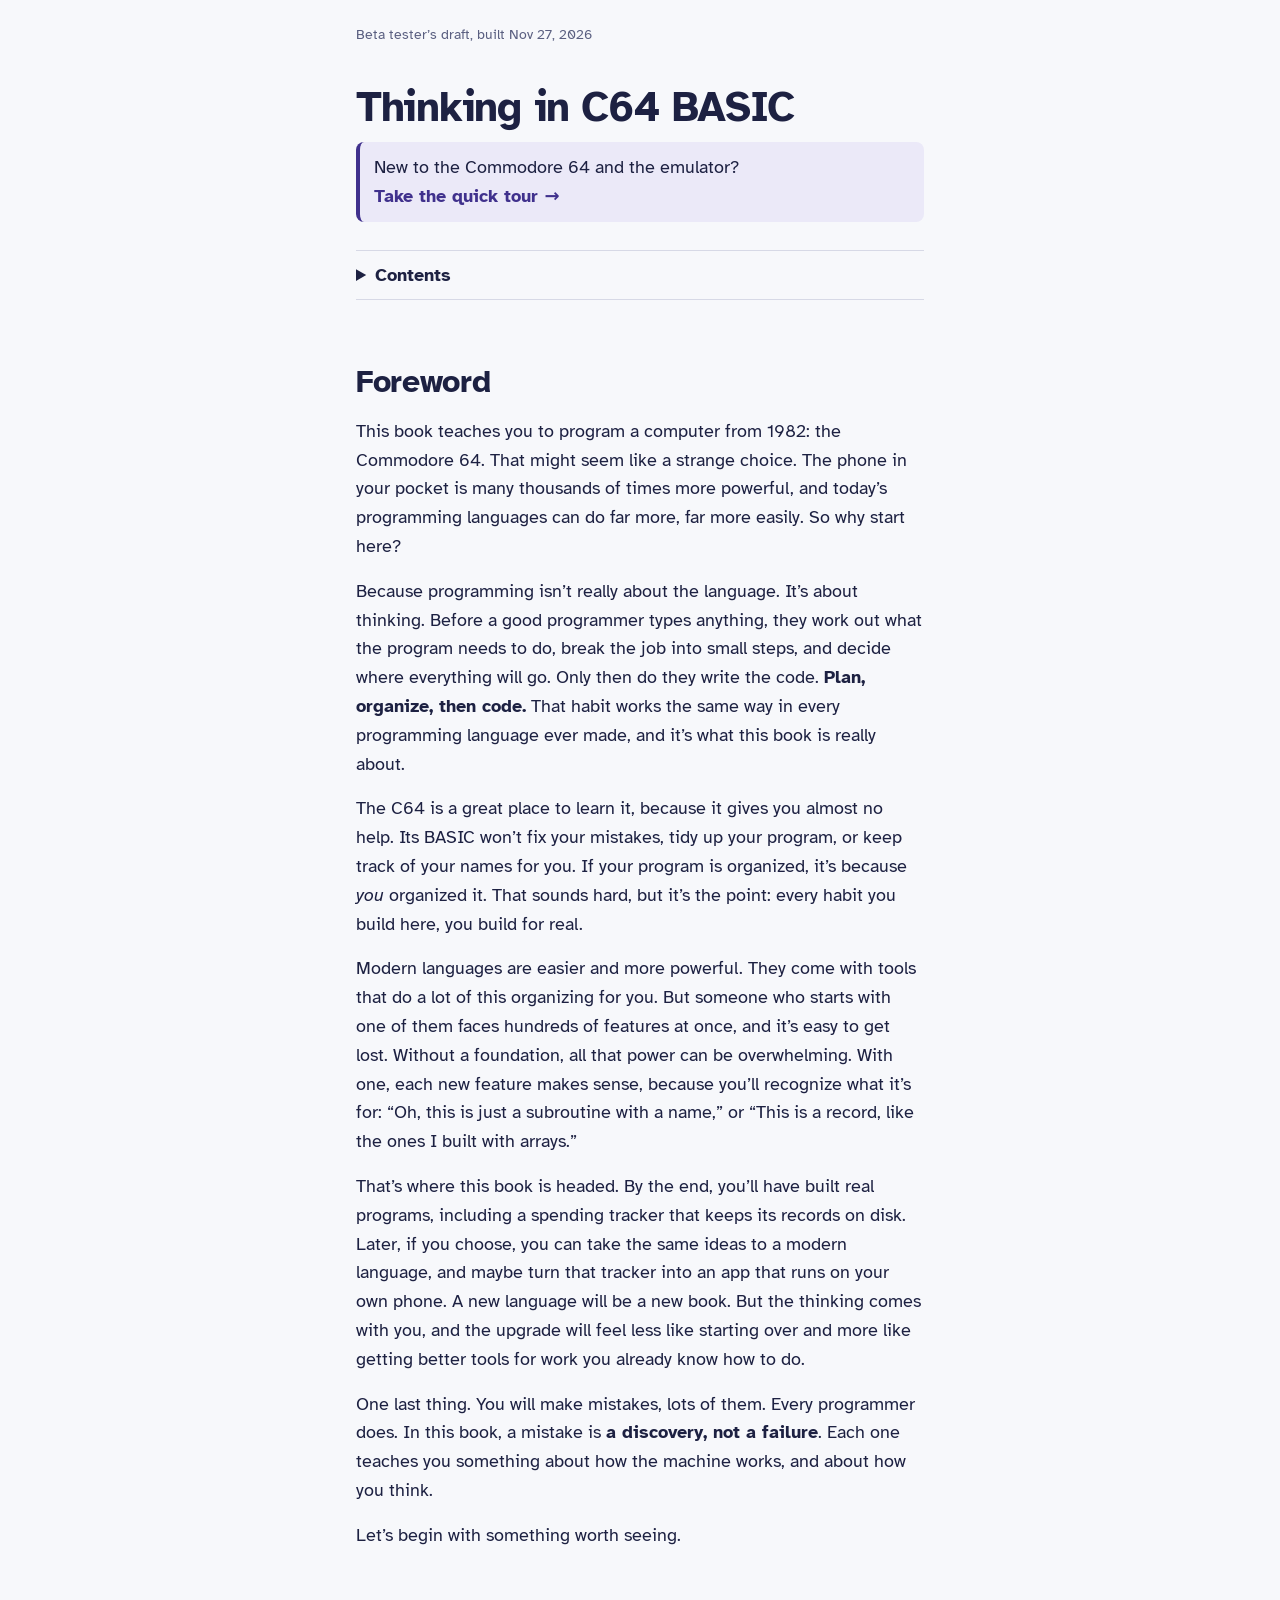
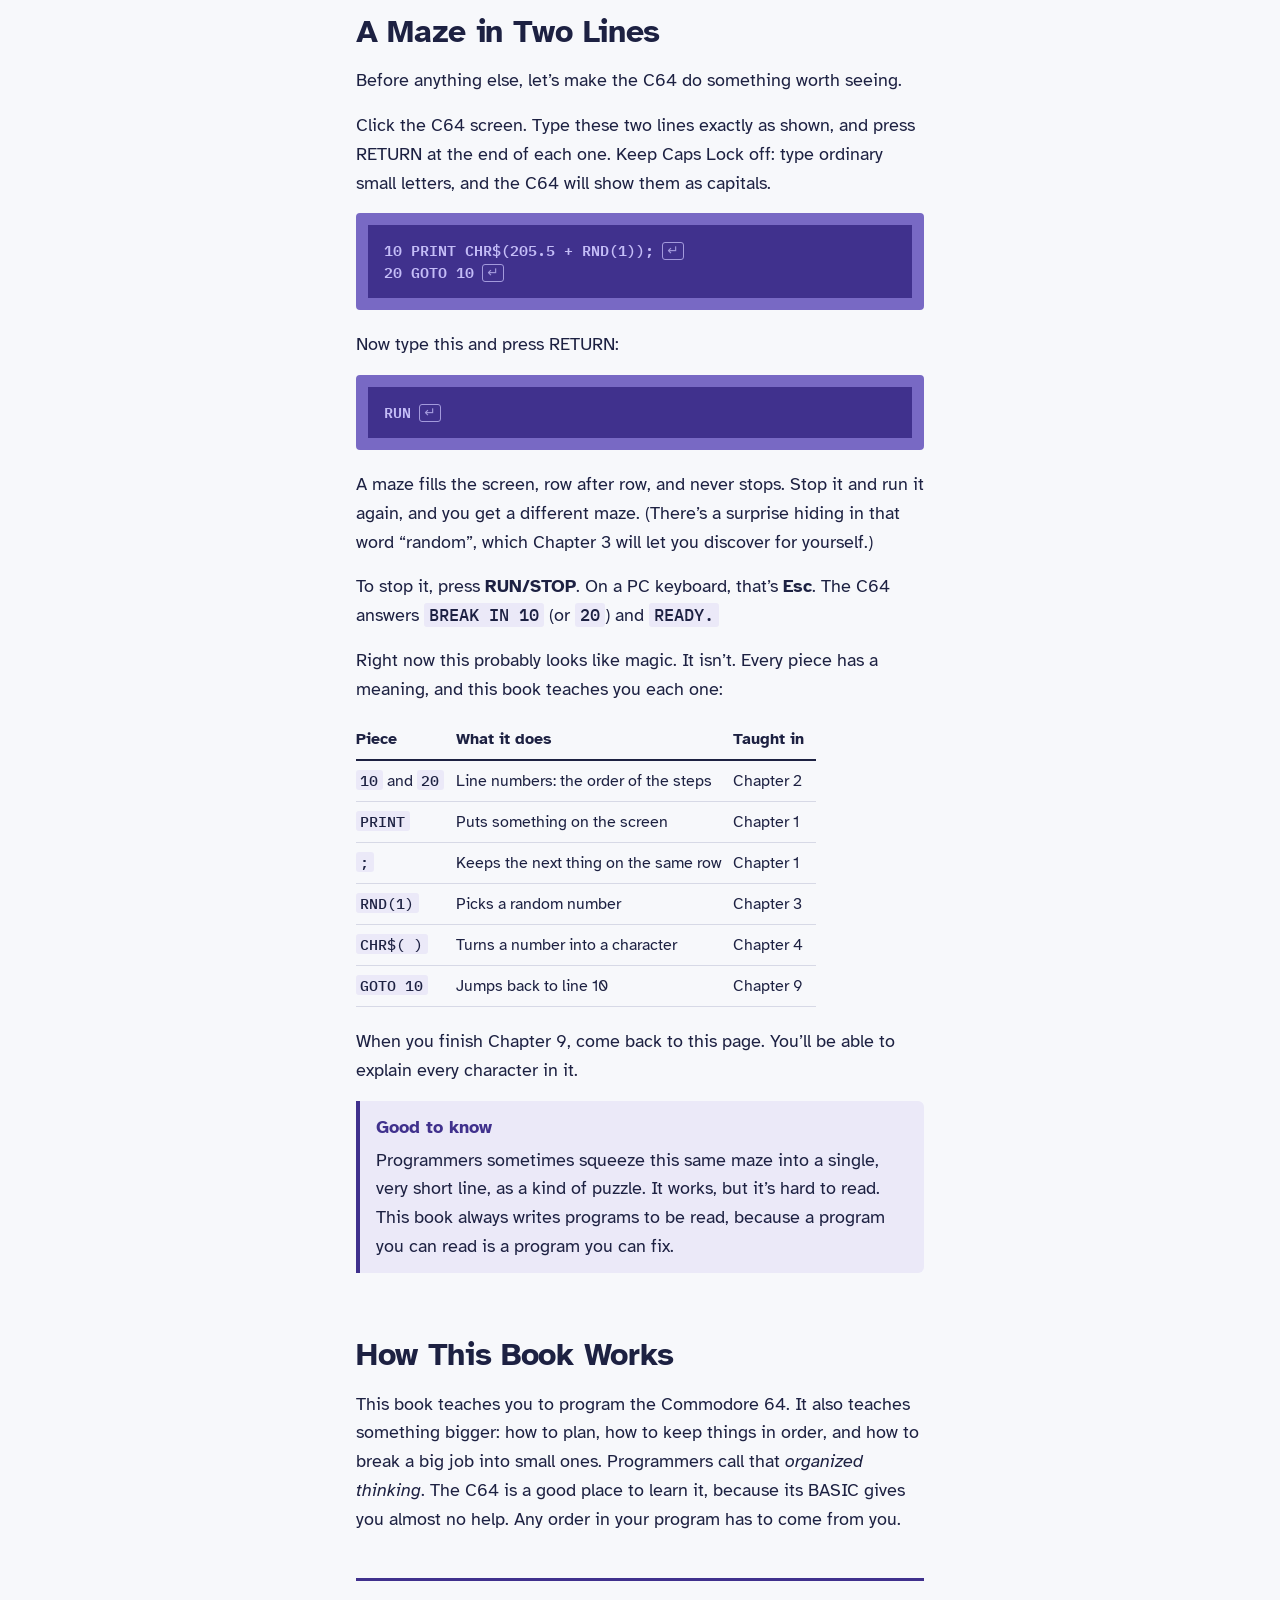
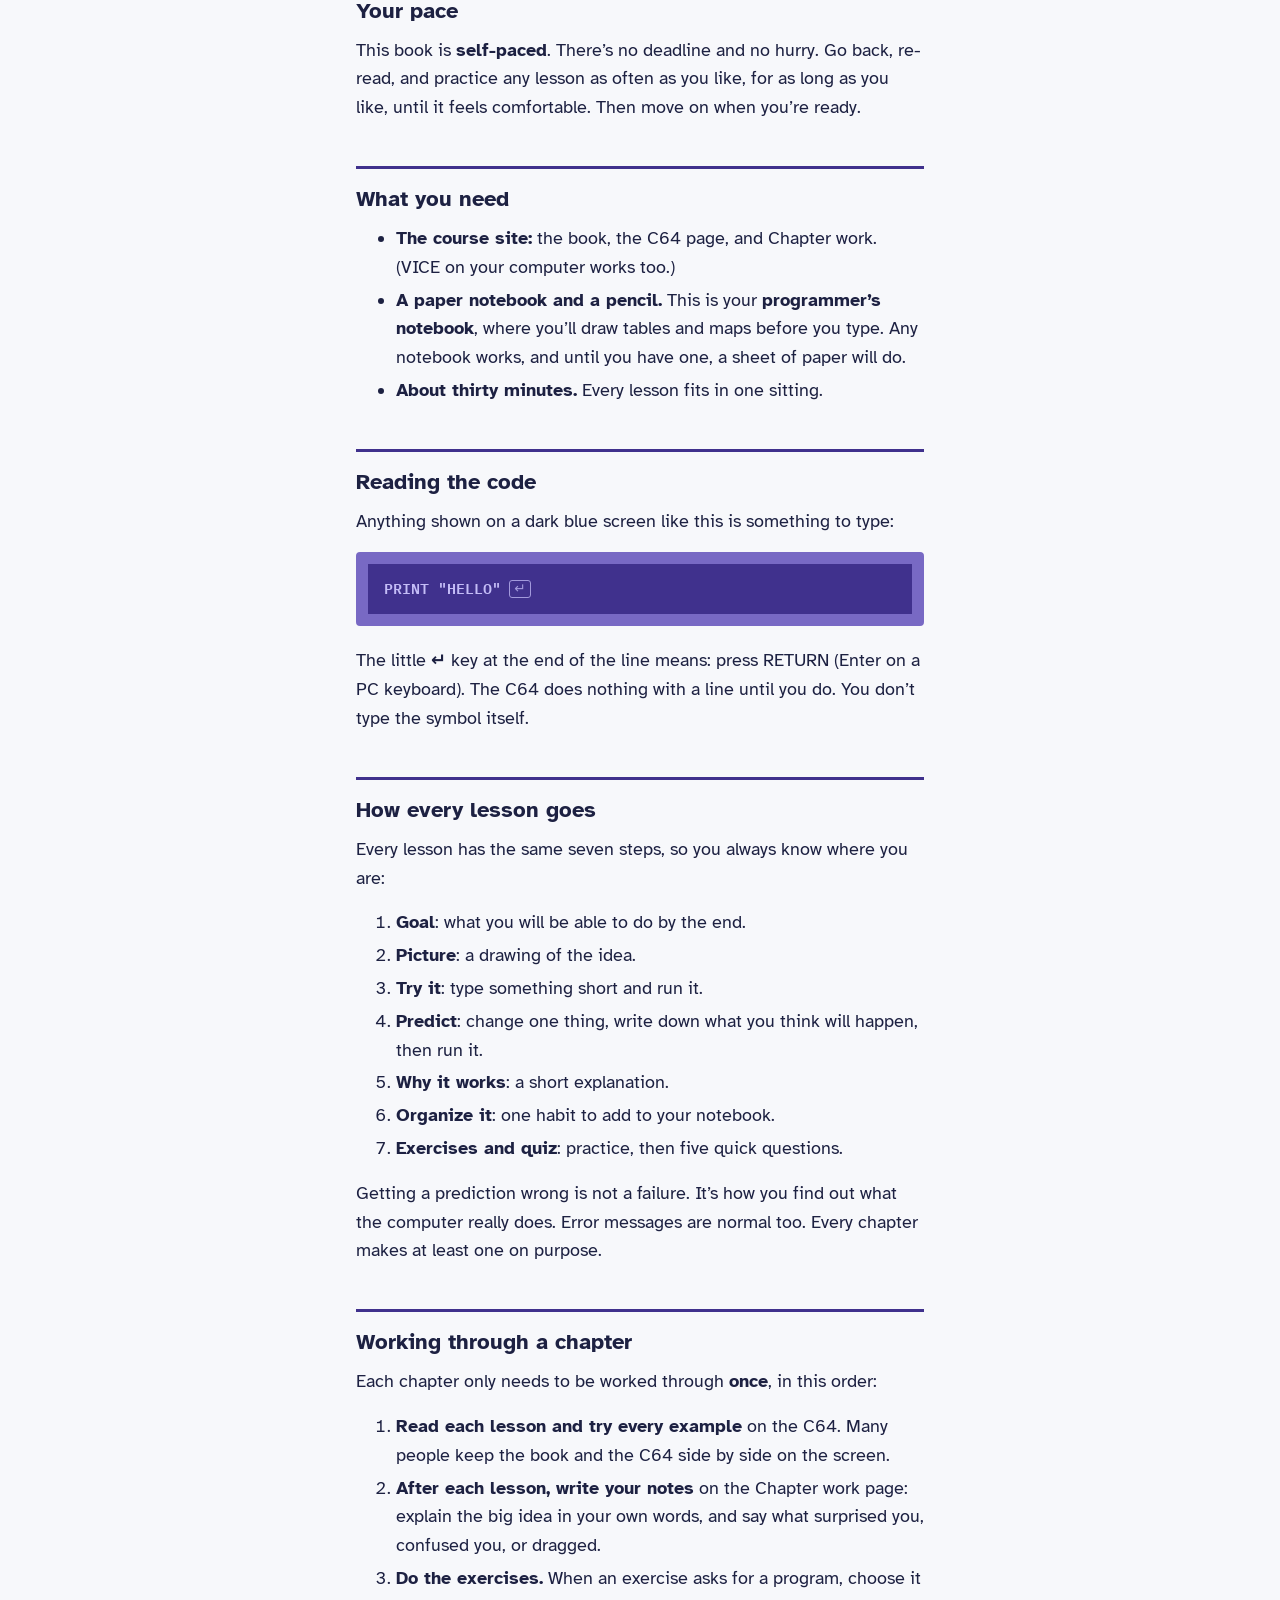
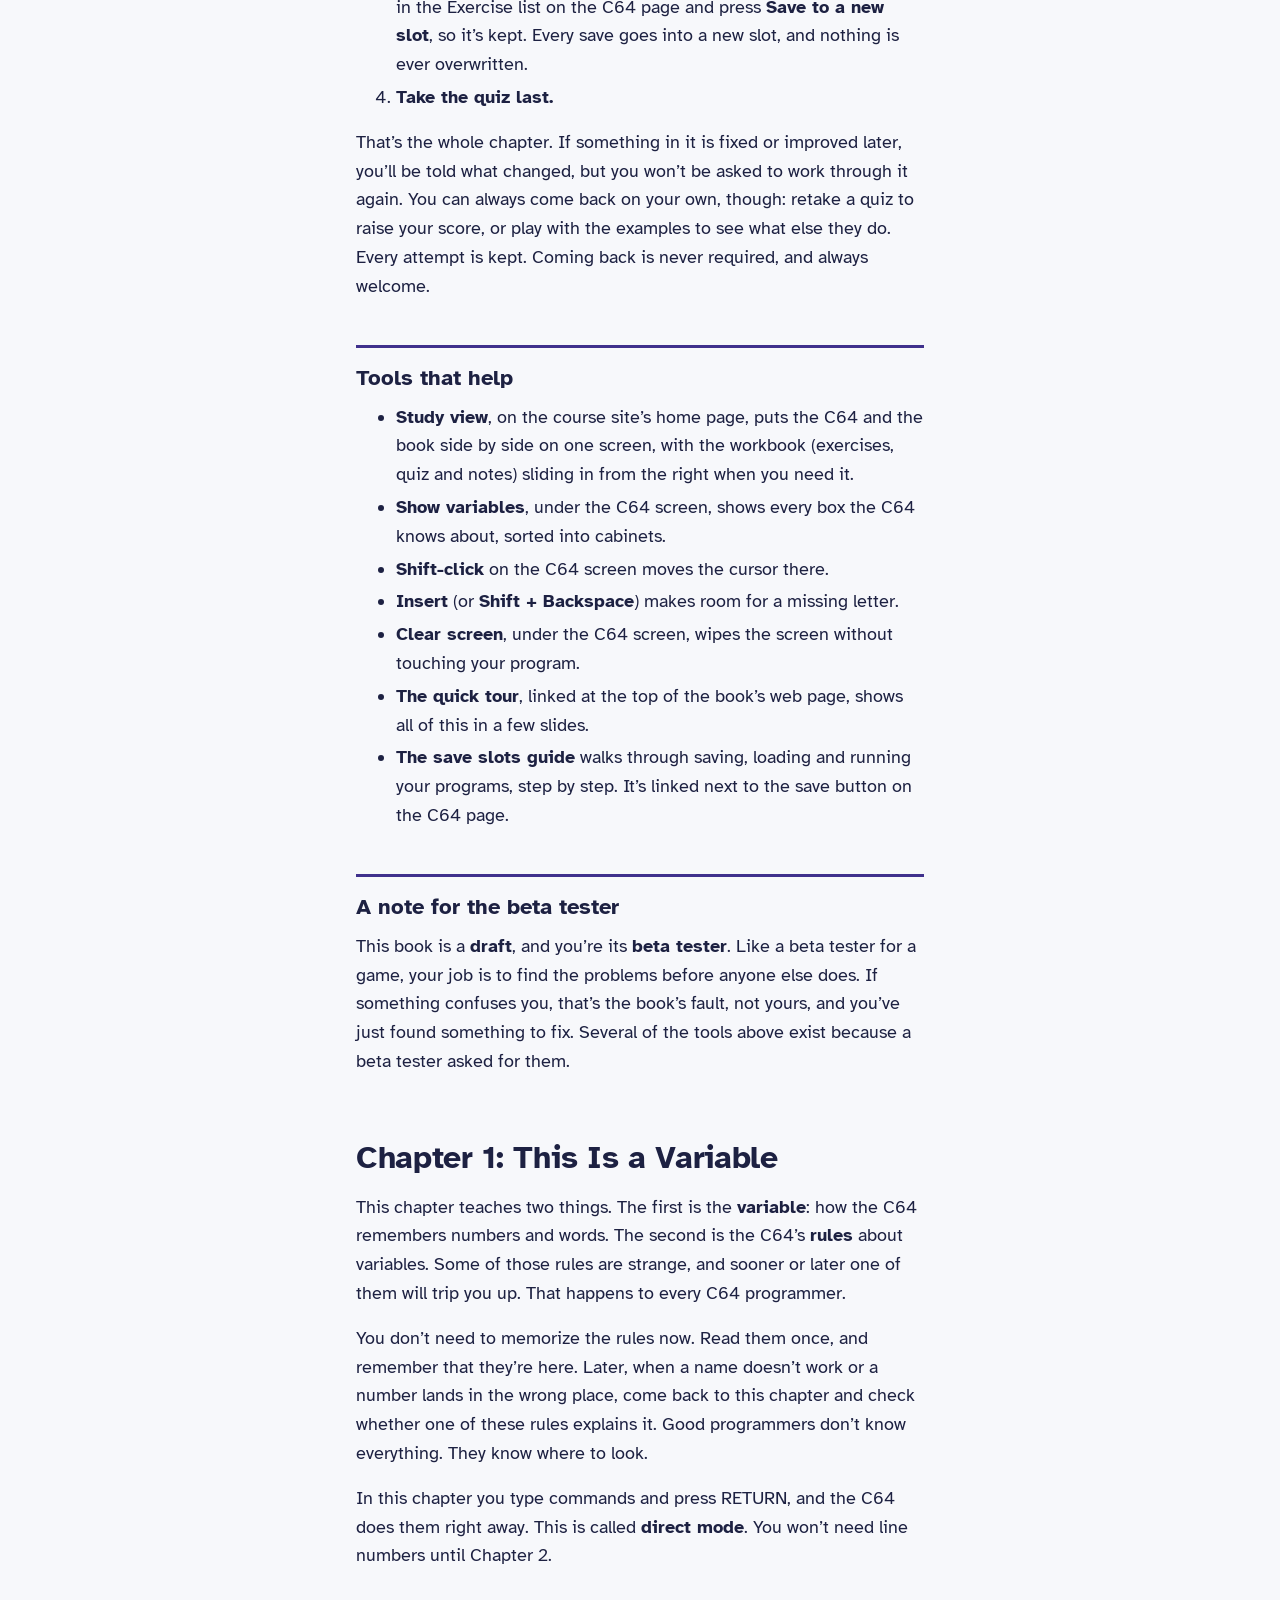
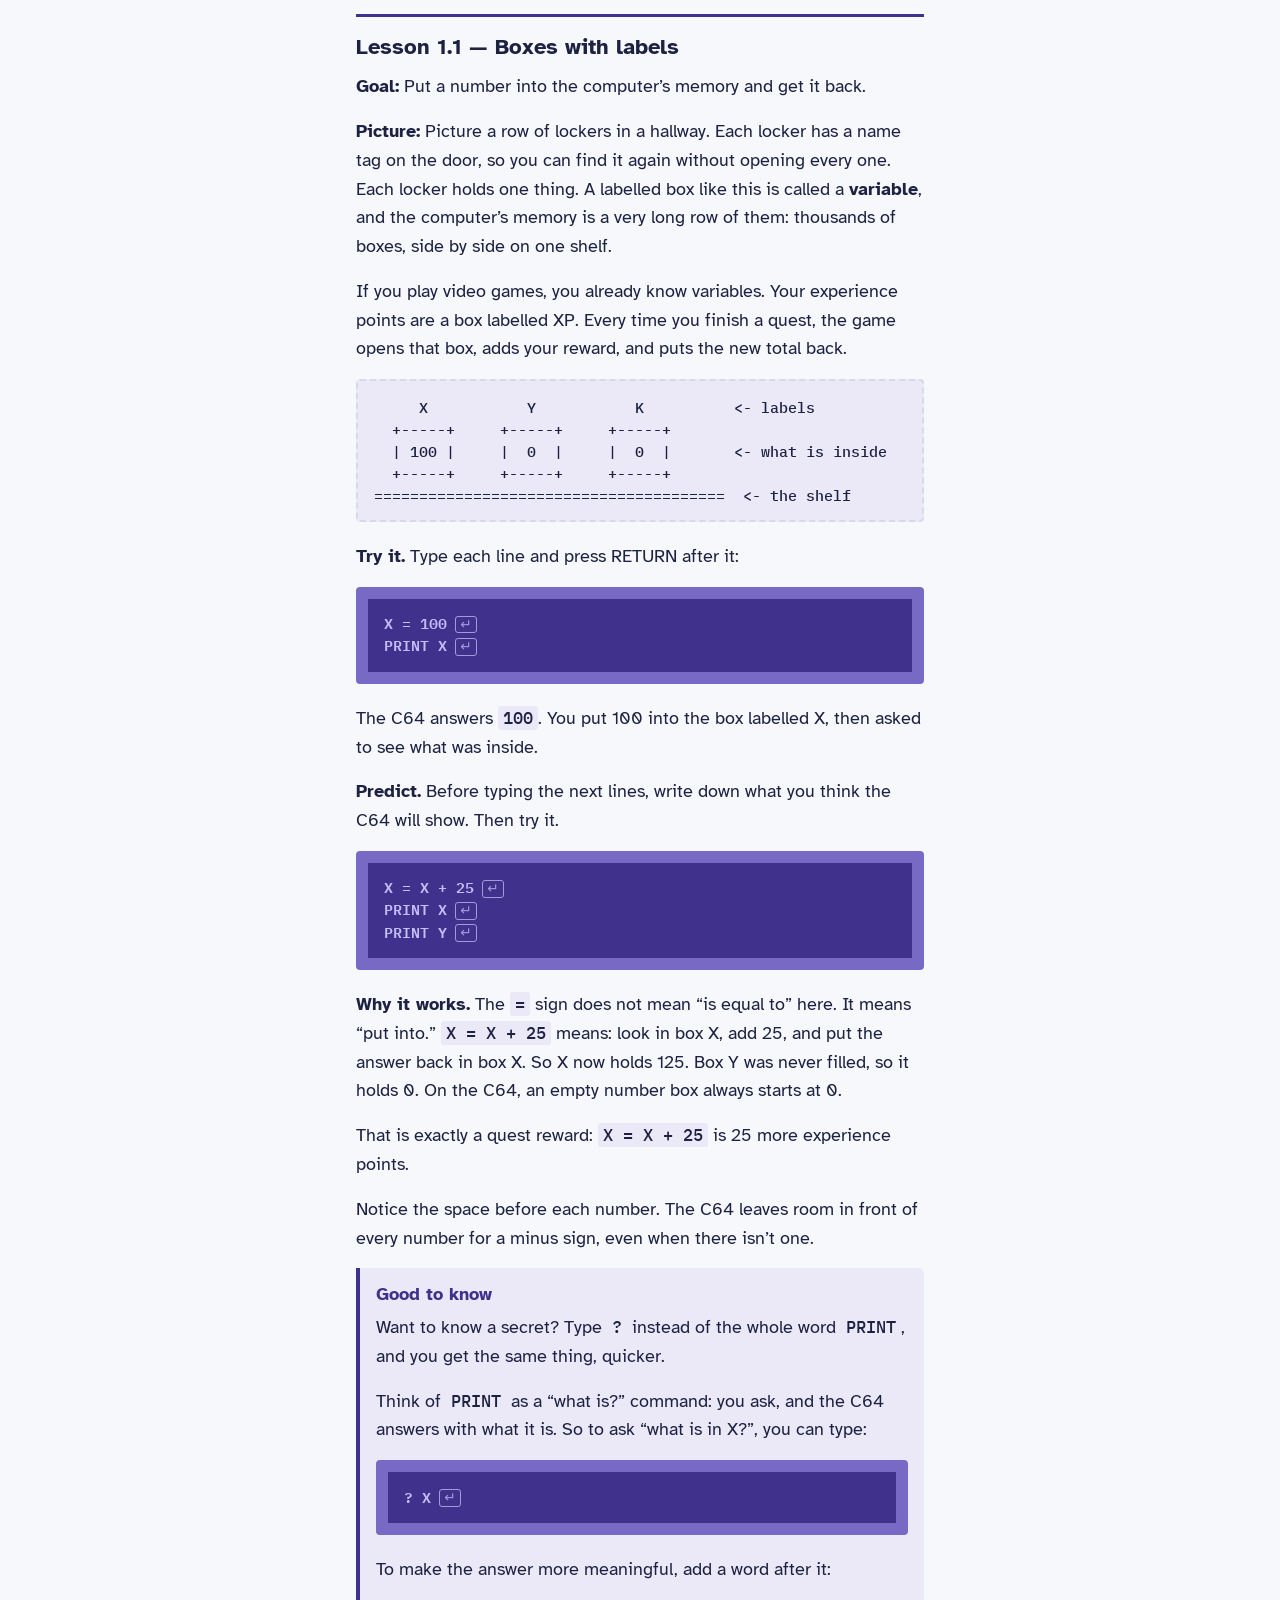
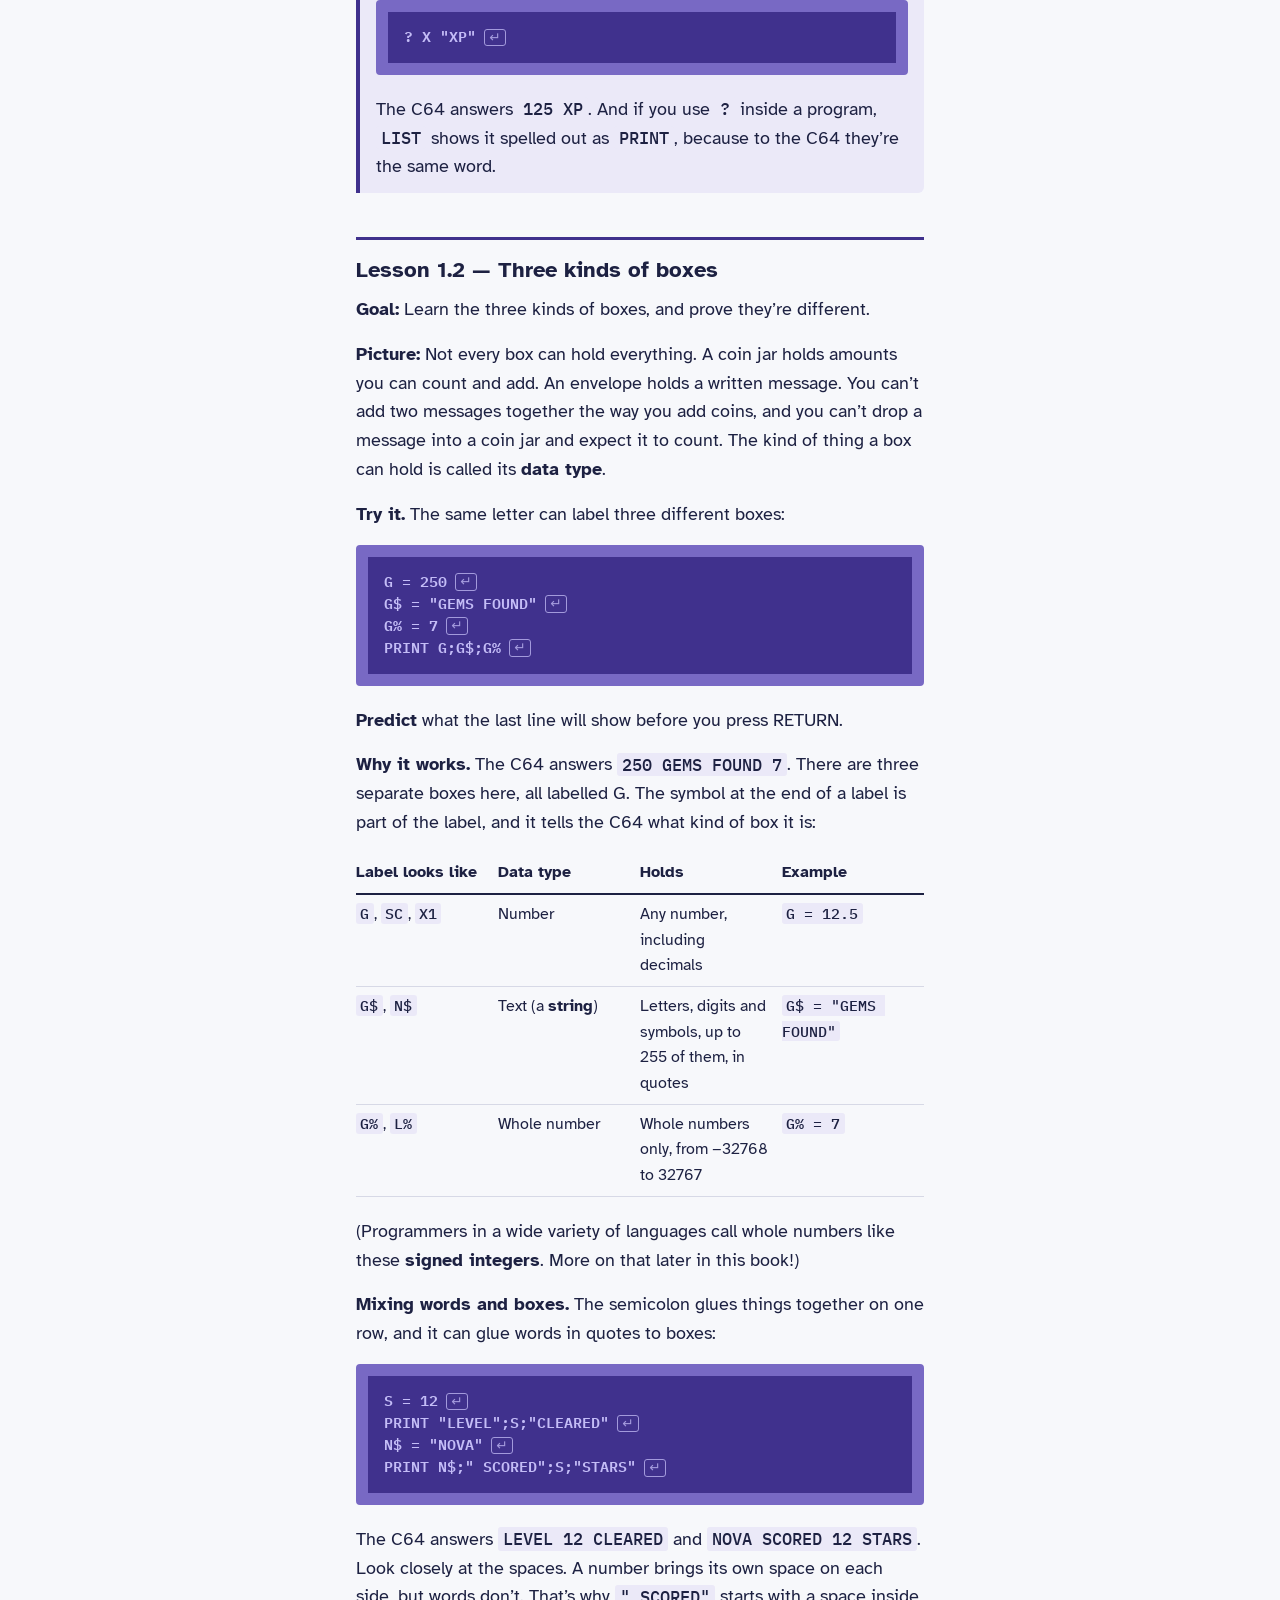
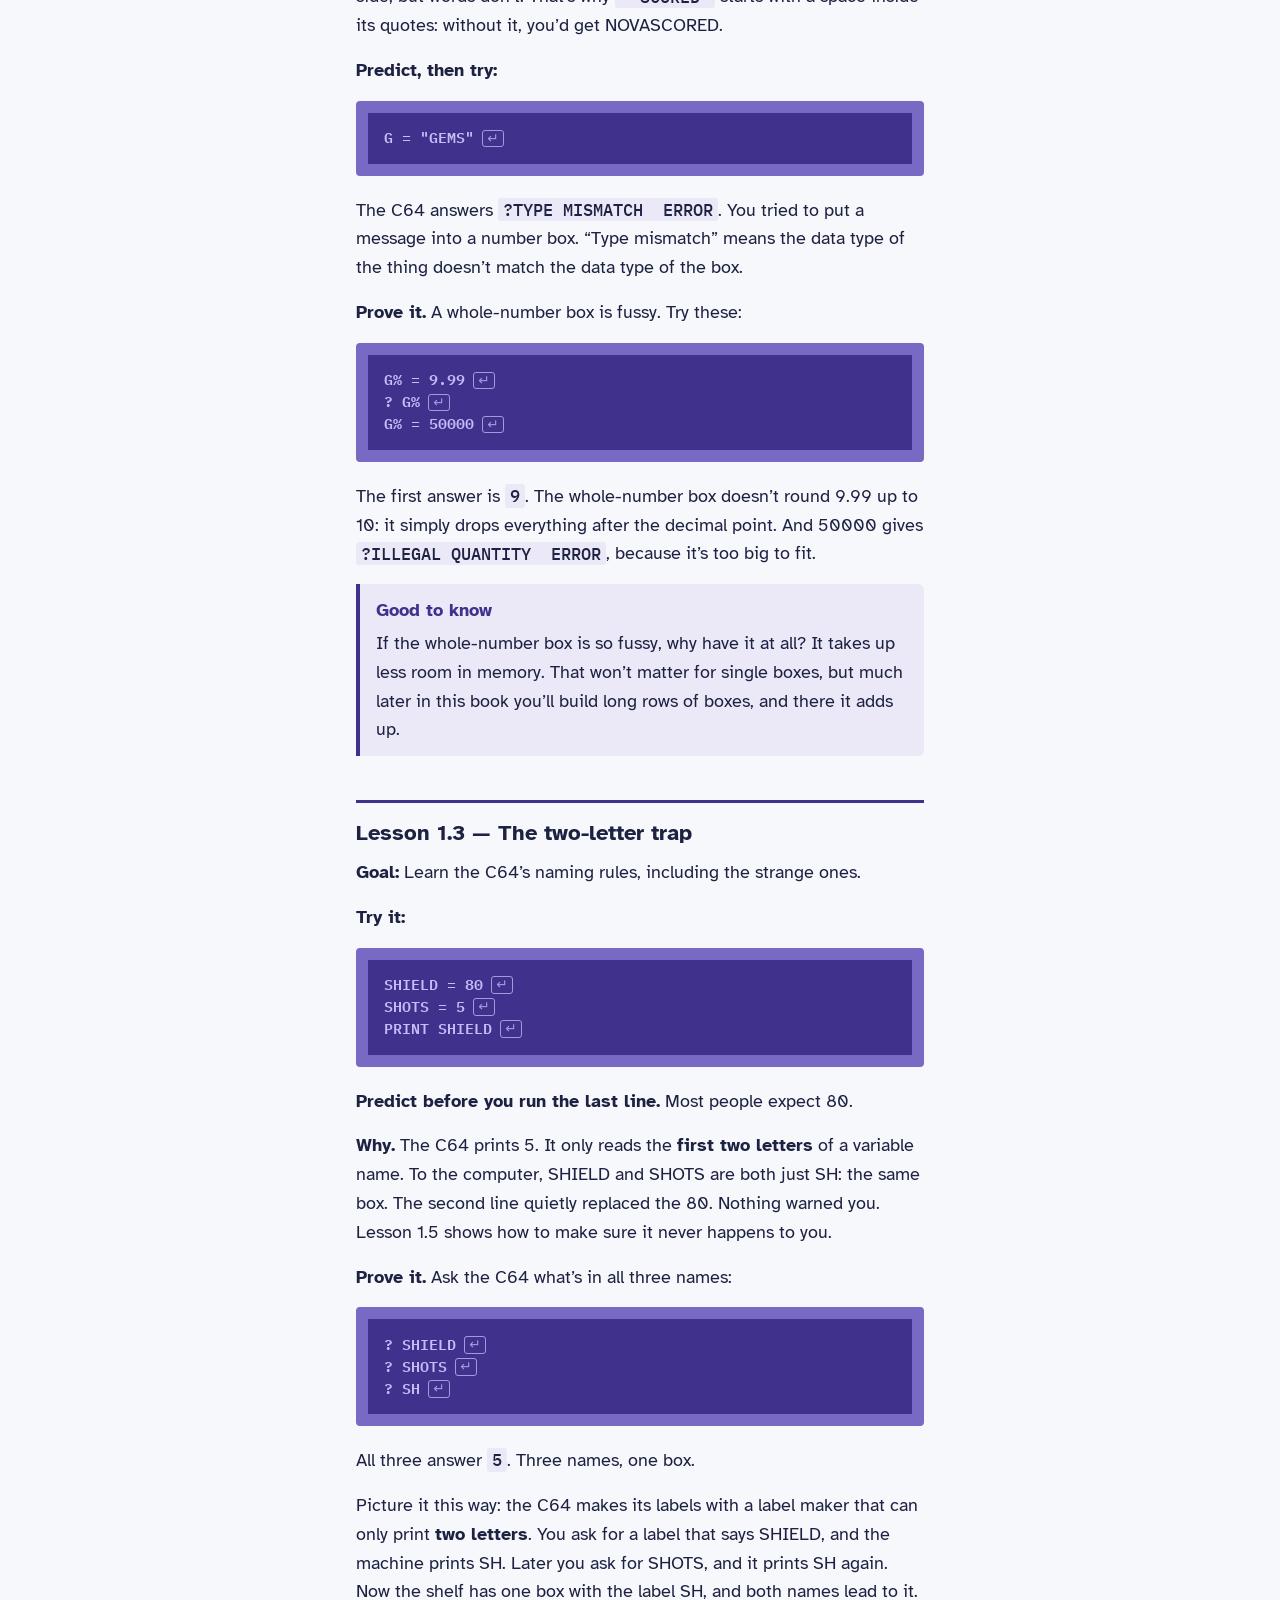
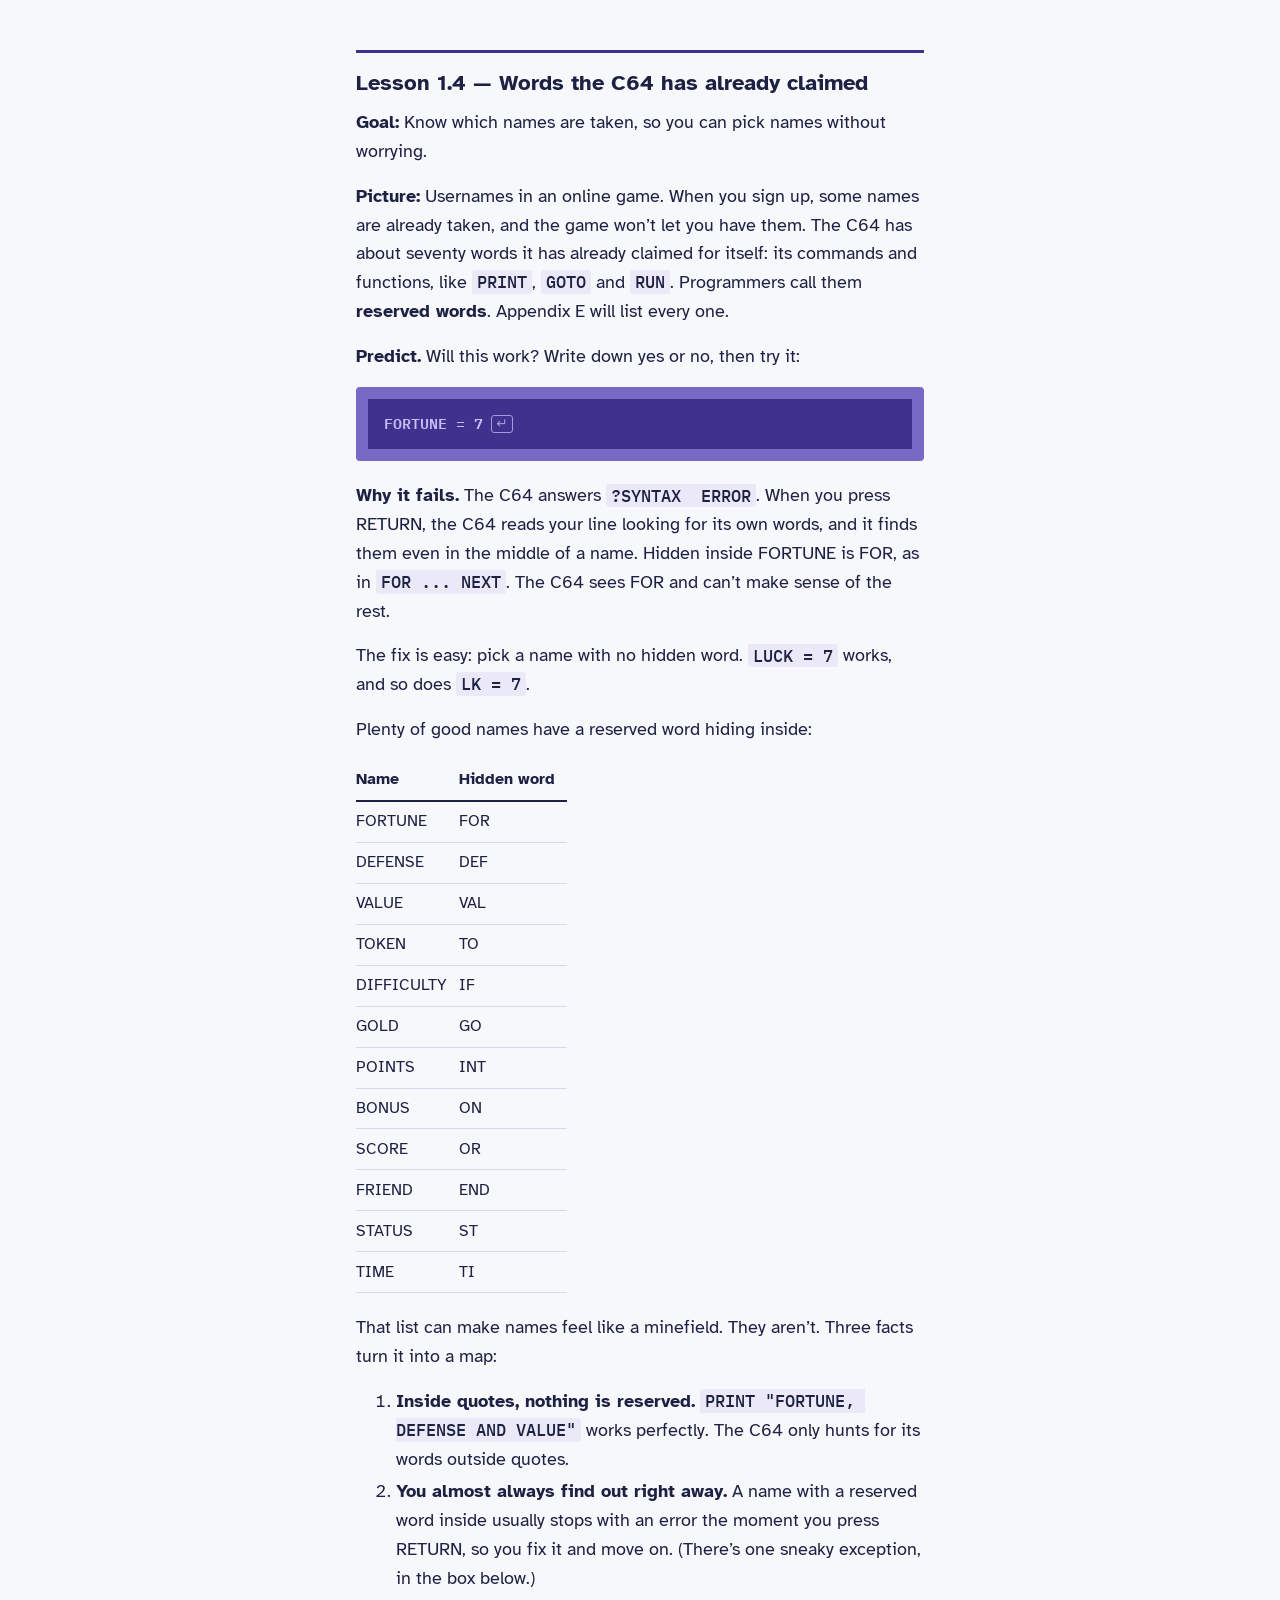
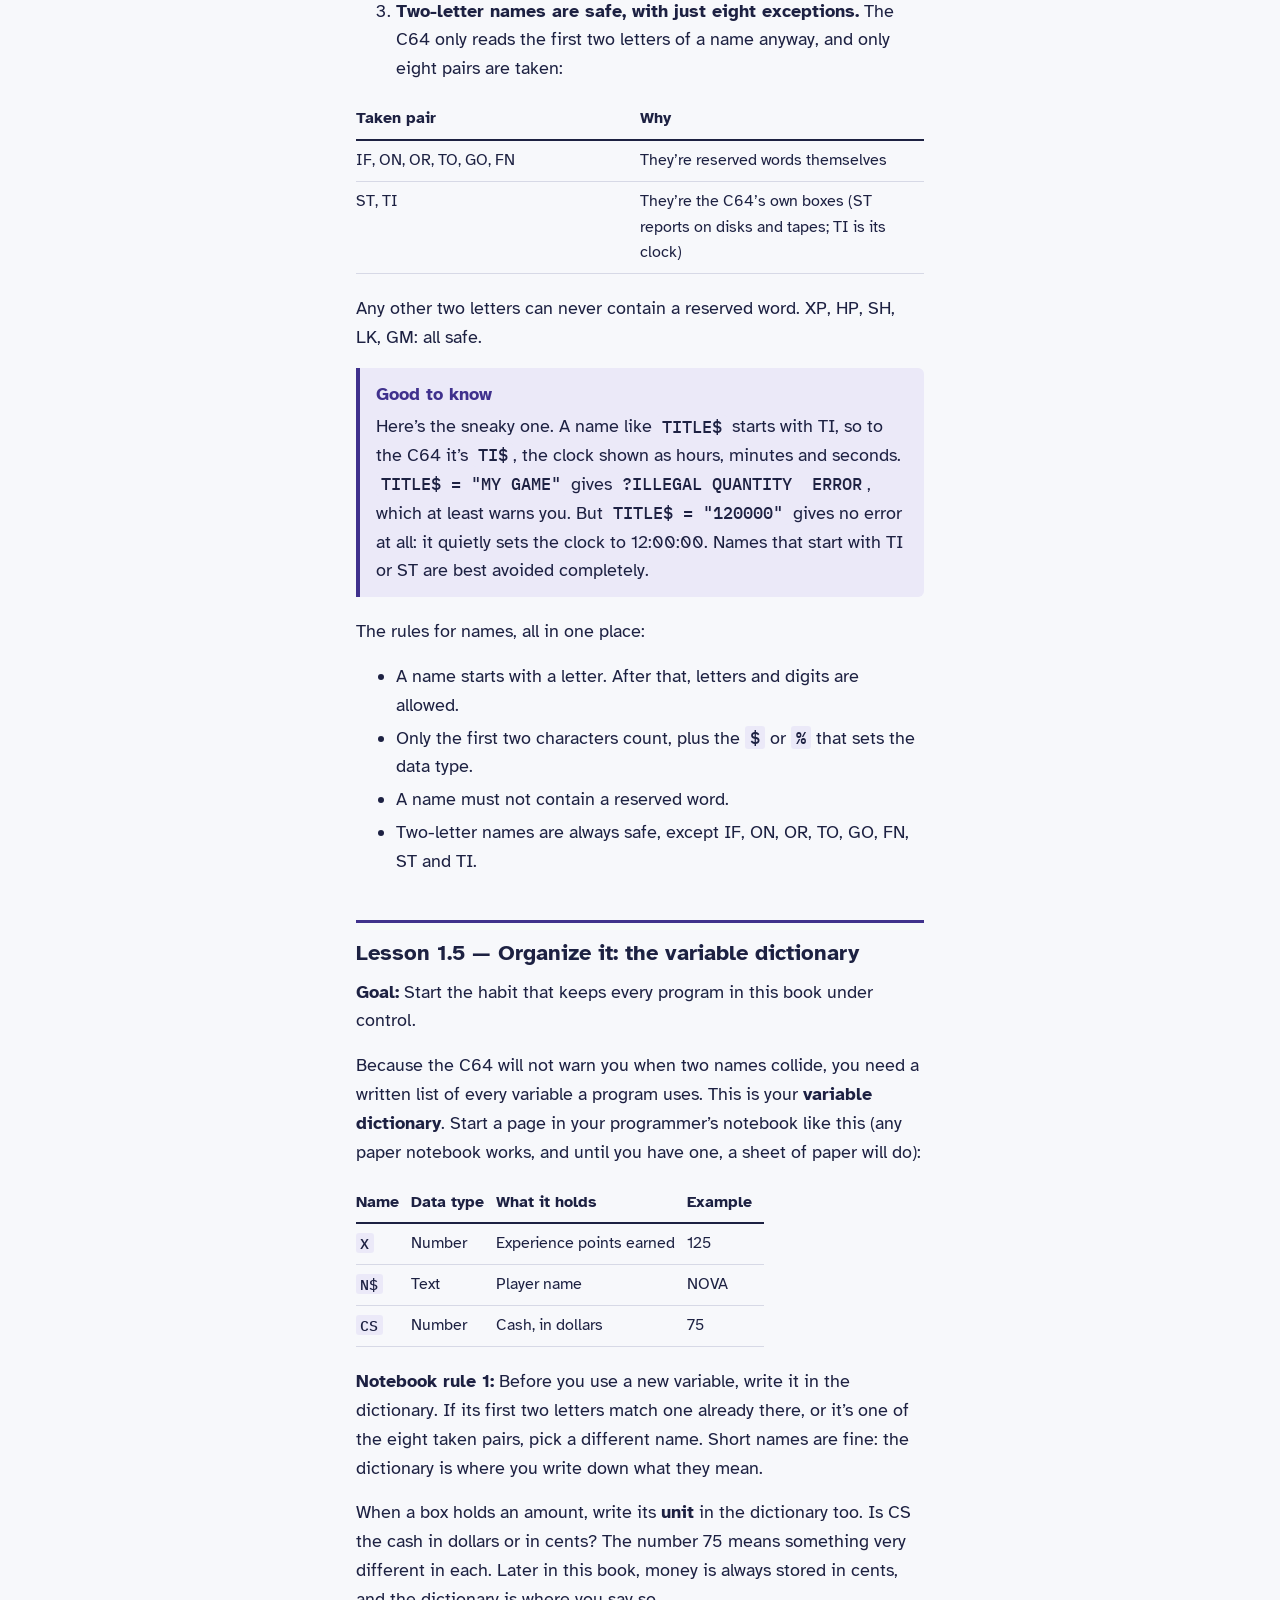
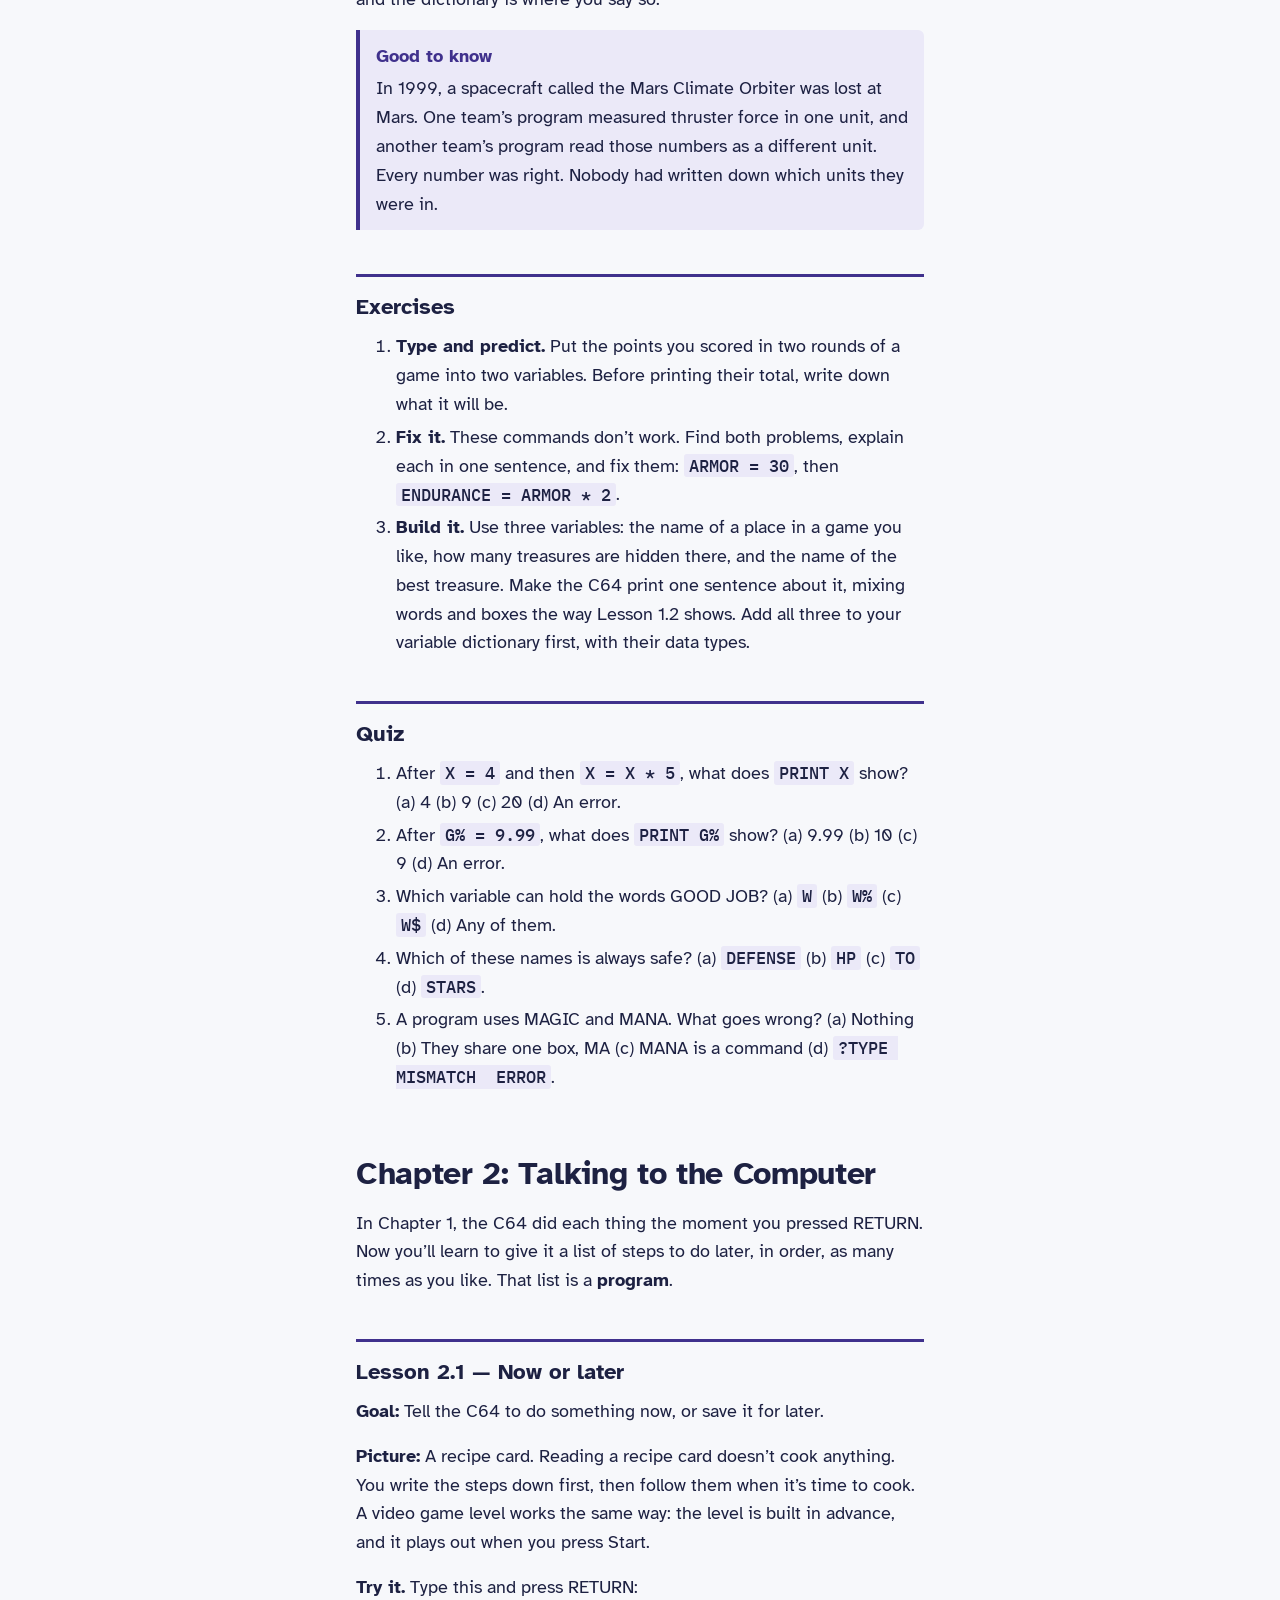
==== commit 2411378f: "Lesson 4.0 (commands and functions); code lines never wrap; save-slot status on program exercises" ====
--- a/docs/index.html
+++ b/docs/index.html
@@ -83,7 +83,7 @@
   border: 1px solid currentColor; border-radius: 3px; opacity: 0.75; vertical-align: 0.05em; }
 /* Diagrams are pictures, not something to type */
 pre.diagram { background: var(--tint); color: var(--ink); border: 2px dashed var(--rule); font-weight: 500; }
-pre code { font: inherit; background: none; padding: 0; color: inherit; }
+pre code { font: inherit; background: none; padding: 0; color: inherit; white-space: pre; }  /* never wrap a line of code: it would look like two lines */
 code { white-space: pre-wrap; font: 500 0.92em "IBM Plex Mono", Consolas, monospace; background: var(--tint); padding: 0.05em 0.3em; border-radius: 3px; }
 
 /* "Good to know" boxes: optional clarifying details, safe to skip on a first read */
@@ -112,13 +112,14 @@
   details.toc, .tour-link { display: none; }
   h1 { break-before: page; margin-top: 0; }
   pre, table { break-inside: avoid; }
+  pre { font-size: 0.78rem; }   /* the page can't scroll, so make long lines fit */
 }
 @page { size: letter; margin: 2cm 2cm 2.2cm; }
 </style>
 </head>
 <body>
 <main>
-<p class="edition">Beta tester’s draft, built Nov 25, 2026</p>
+<p class="edition">Beta tester’s draft, built Nov 27, 2026</p>
 <p class="book-title">Thinking in C64 BASIC</p>
 <p class="tour-link"><a href="tour/">New to the Commodore 64 and the emulator? <span>Take the quick tour →</span></a></p>
 <details class="toc">
@@ -210,6 +211,9 @@
 id="toc-chapter-4-words-as-data">Chapter 4: Words as Data <span
 class="badge">In testing</span></a>
 <ul>
+<li><a href="#lesson-4.0-commands-and-functions"
+id="toc-lesson-4.0-commands-and-functions">Lesson 4.0 — Commands and
+functions</a></li>
 <li><a href="#lesson-4.1-joining-words"
 id="toc-lesson-4.1-joining-words">Lesson 4.1 — Joining words</a></li>
 <li><a href="#lesson-4.2-how-long-is-a-word"
@@ -1378,6 +1382,75 @@
 messages and codes are information too, and the C64 can join them
 together, measure them and cut them into pieces. In this chapter you’ll
 learn how, and you’ll finish by inventing new creature names.</p>
+<h2 id="lesson-4.0-commands-and-functions">Lesson 4.0 — Commands and
+functions</h2>
+<p><strong>Goal:</strong> Know the difference between a command and a
+function, and why a function’s answer always needs somewhere to go.</p>
+<p><strong>Picture:</strong> Asking a question versus doing something. A
+<strong>function</strong> answers a question: <code>LEN("DRAGON")</code>
+asks “how long is DRAGON?” and the answer is 6. A
+<strong>command</strong> does something: <code>PRINT</code> shows things
+on the screen. An answer on its own doesn’t do anything. Someone has to
+<em>use</em> it.</p>
+<p><strong>Predict, then try:</strong></p>
+<pre><code><span class="ln">LEN(&quot;DRAGON&quot;)</span></code></pre>
+<p><strong>Why it fails.</strong> The C64 answers
+<code>?SYNTAX  ERROR</code>. It worked out the answer, 6, and then had
+nothing to do with it. Every line you type has to <em>start</em> by
+telling the C64 what to do. There are two ways to give a function’s
+answer somewhere to go:</p>
+<pre><code><span class="ln">? LEN(&quot;DRAGON&quot;)</span>
+<span class="ln">N = LEN(&quot;DRAGON&quot;)</span>
+<span class="ln">? N</span></code></pre>
+<p>The first line <strong>shows</strong> the answer: <code>6</code>. The
+second line <strong>keeps</strong> it in a box called N (the C64 prints
+nothing, it just fills the box), and the third shows what’s in the box:
+<code>6</code> again.</p>
+<table>
+<colgroup>
+<col style="width: 33%" />
+<col style="width: 33%" />
+<col style="width: 33%" />
+</colgroup>
+<thead>
+<tr>
+<th>Kind</th>
+<th>What it does</th>
+<th>Examples</th>
+</tr>
+</thead>
+<tbody>
+<tr>
+<td><strong>Command</strong></td>
+<td>Does something</td>
+<td><code>PRINT</code>, <code>?</code>, <code>LIST</code>,
+<code>RUN</code>, <code>NEW</code></td>
+</tr>
+<tr>
+<td><strong>Function</strong></td>
+<td>Answers a question with a value</td>
+<td><code>INT</code>, <code>RND</code>, <code>LEN</code>,
+<code>LEFT$</code>, <code>STR$</code>, <code>VAL</code></td>
+</tr>
+<tr>
+<td><strong>Operator</strong></td>
+<td>Combines values into a new value</td>
+<td><code>+</code>, <code>-</code>, <code>*</code>, <code>/</code>,
+<code>↑</code></td>
+</tr>
+</tbody>
+</table>
+<p><strong>How the C64 reads a line.</strong> In
+<code>? INT(LEN("DRAGON")/2)</code>, the C64 works from the inside out:
+first <code>LEN("DRAGON")</code> is 6, then 6/2 is 3, then
+<code>INT(3)</code> is 3. Only when everything after the <code>?</code>
+has become one single value does <code>?</code> do its job and show it.
+The command always goes last, with the finished answer.</p>
+<div class="good-to-know">
+<p>Functions that end in <code>$</code>, like <code>STR$</code> and
+<code>LEFT$</code>, answer with text. The others answer with a number.
+Either way, the answer needs a command, or a box to go into.</p>
+</div>
 <h2 id="lesson-4.1-joining-words">Lesson 4.1 — Joining words</h2>
 <p><strong>Goal:</strong> Join pieces of text together into one.</p>
 <p><strong>Picture:</strong> Snapping building blocks together. Two
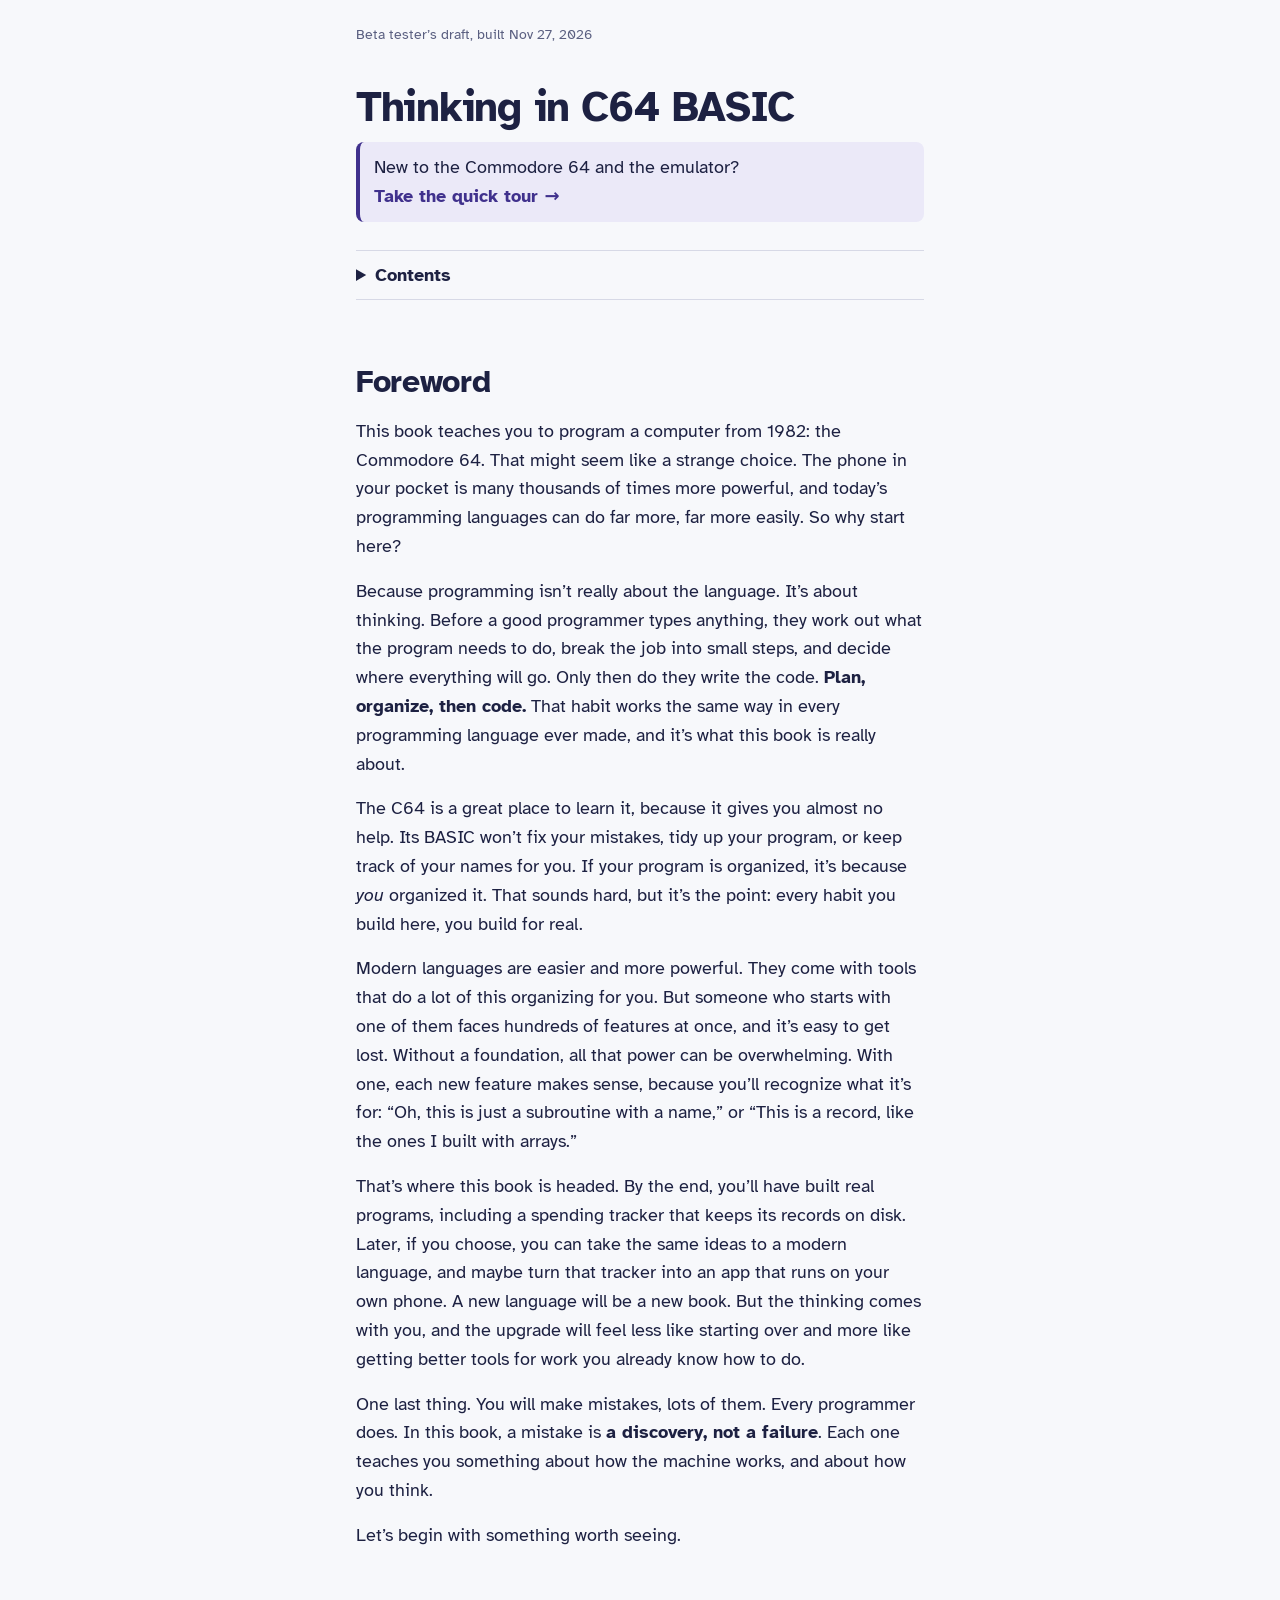
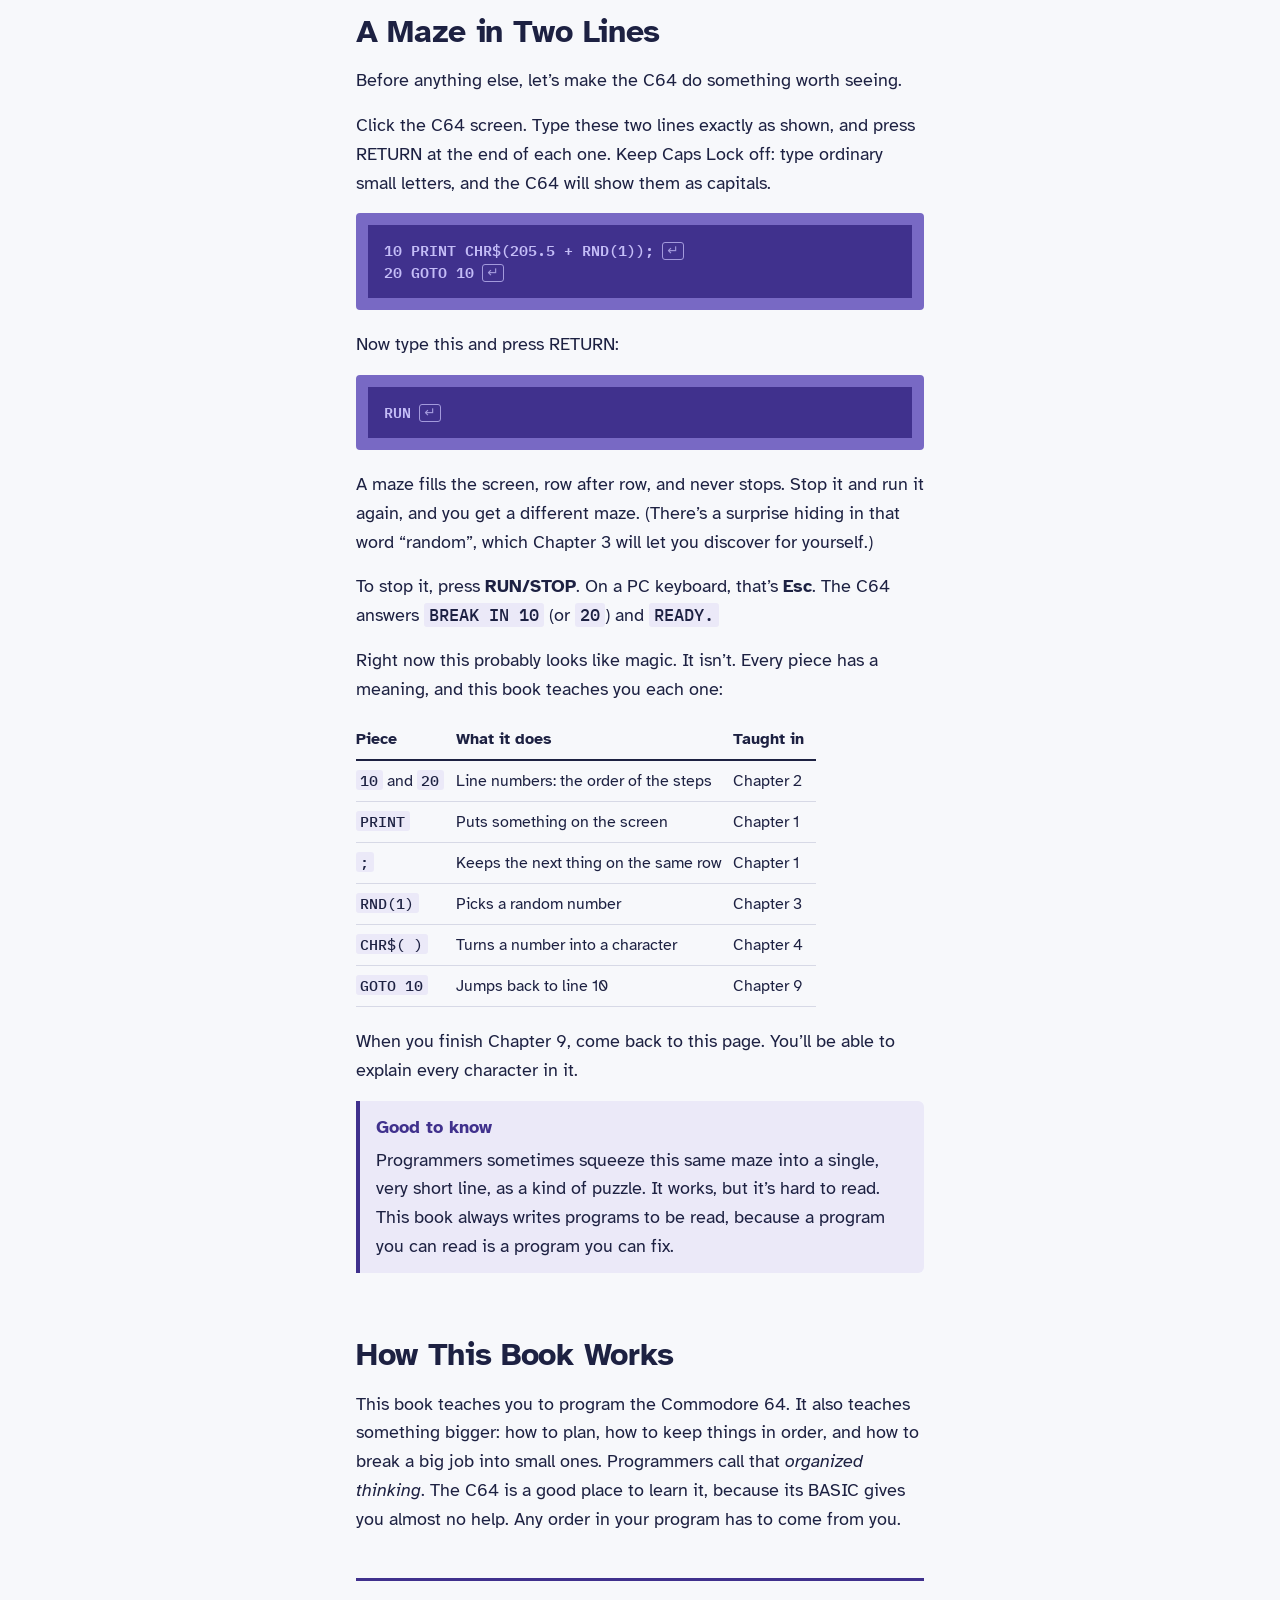
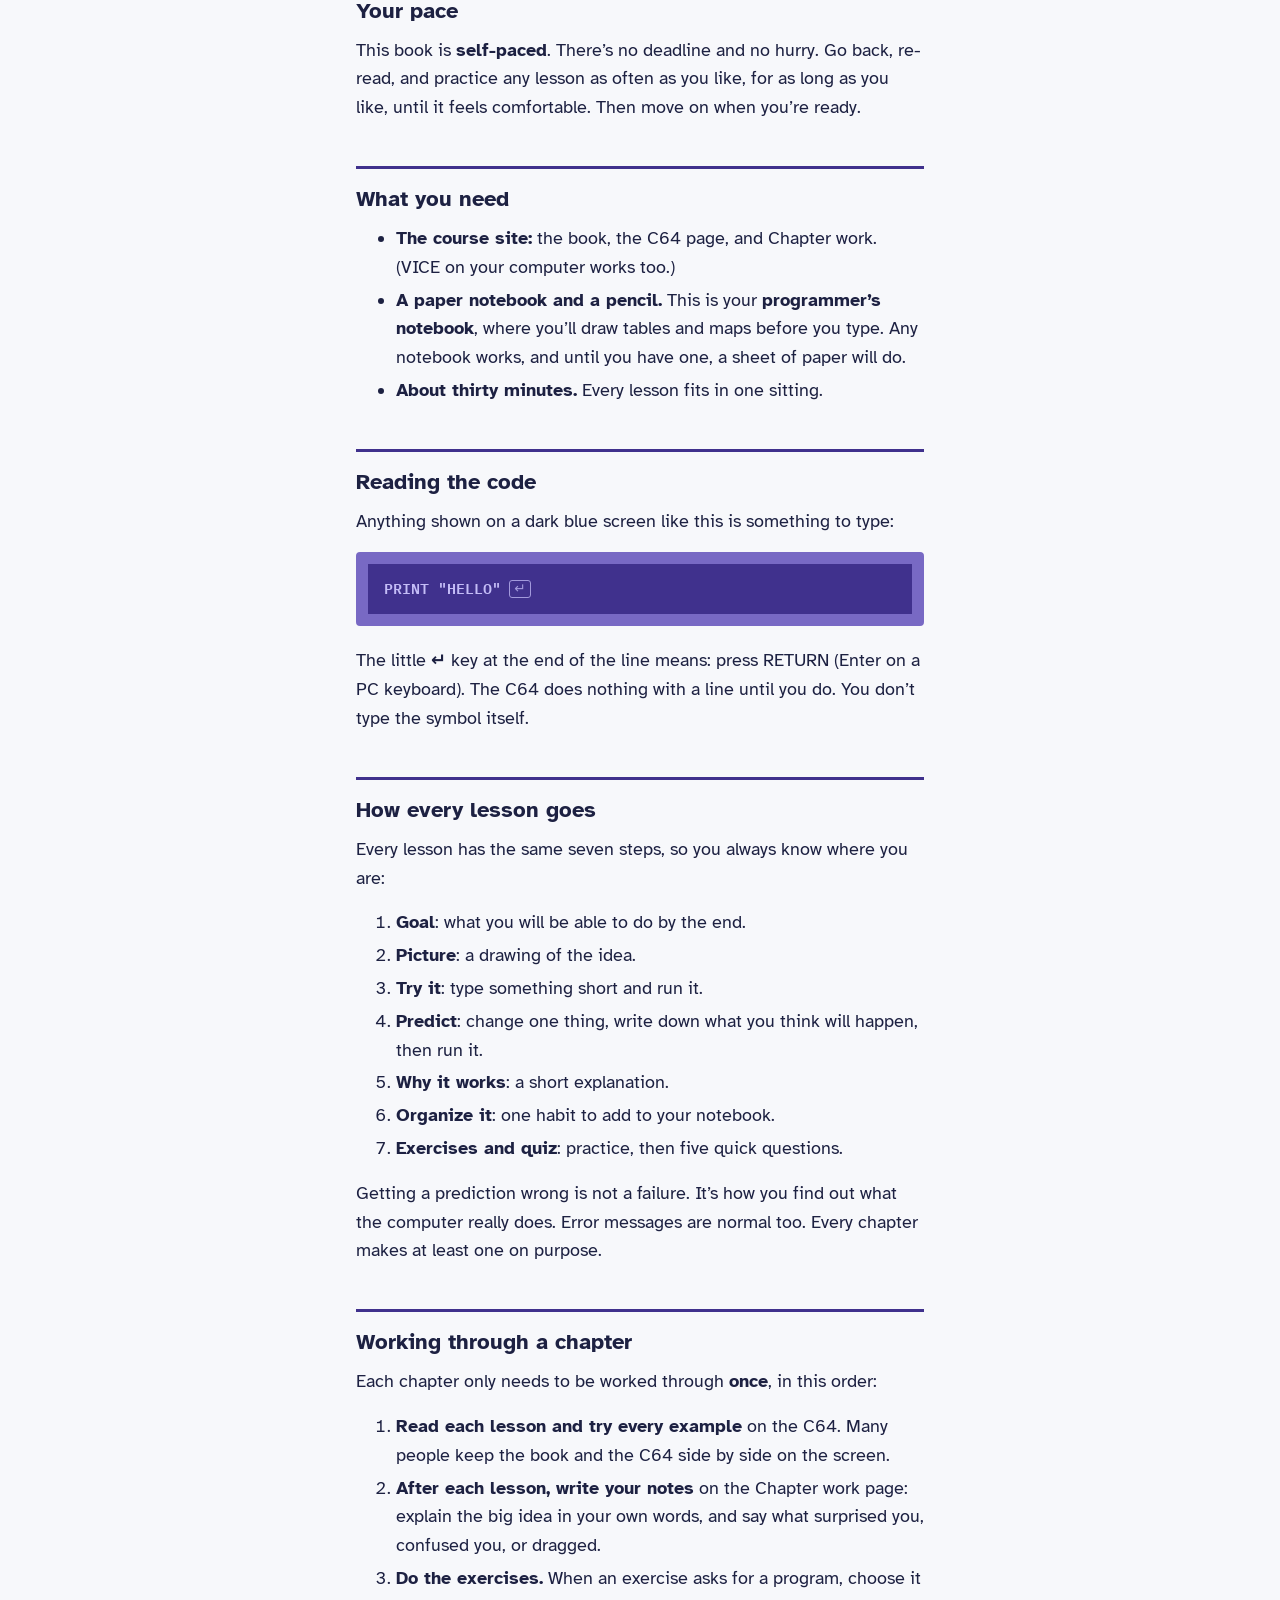
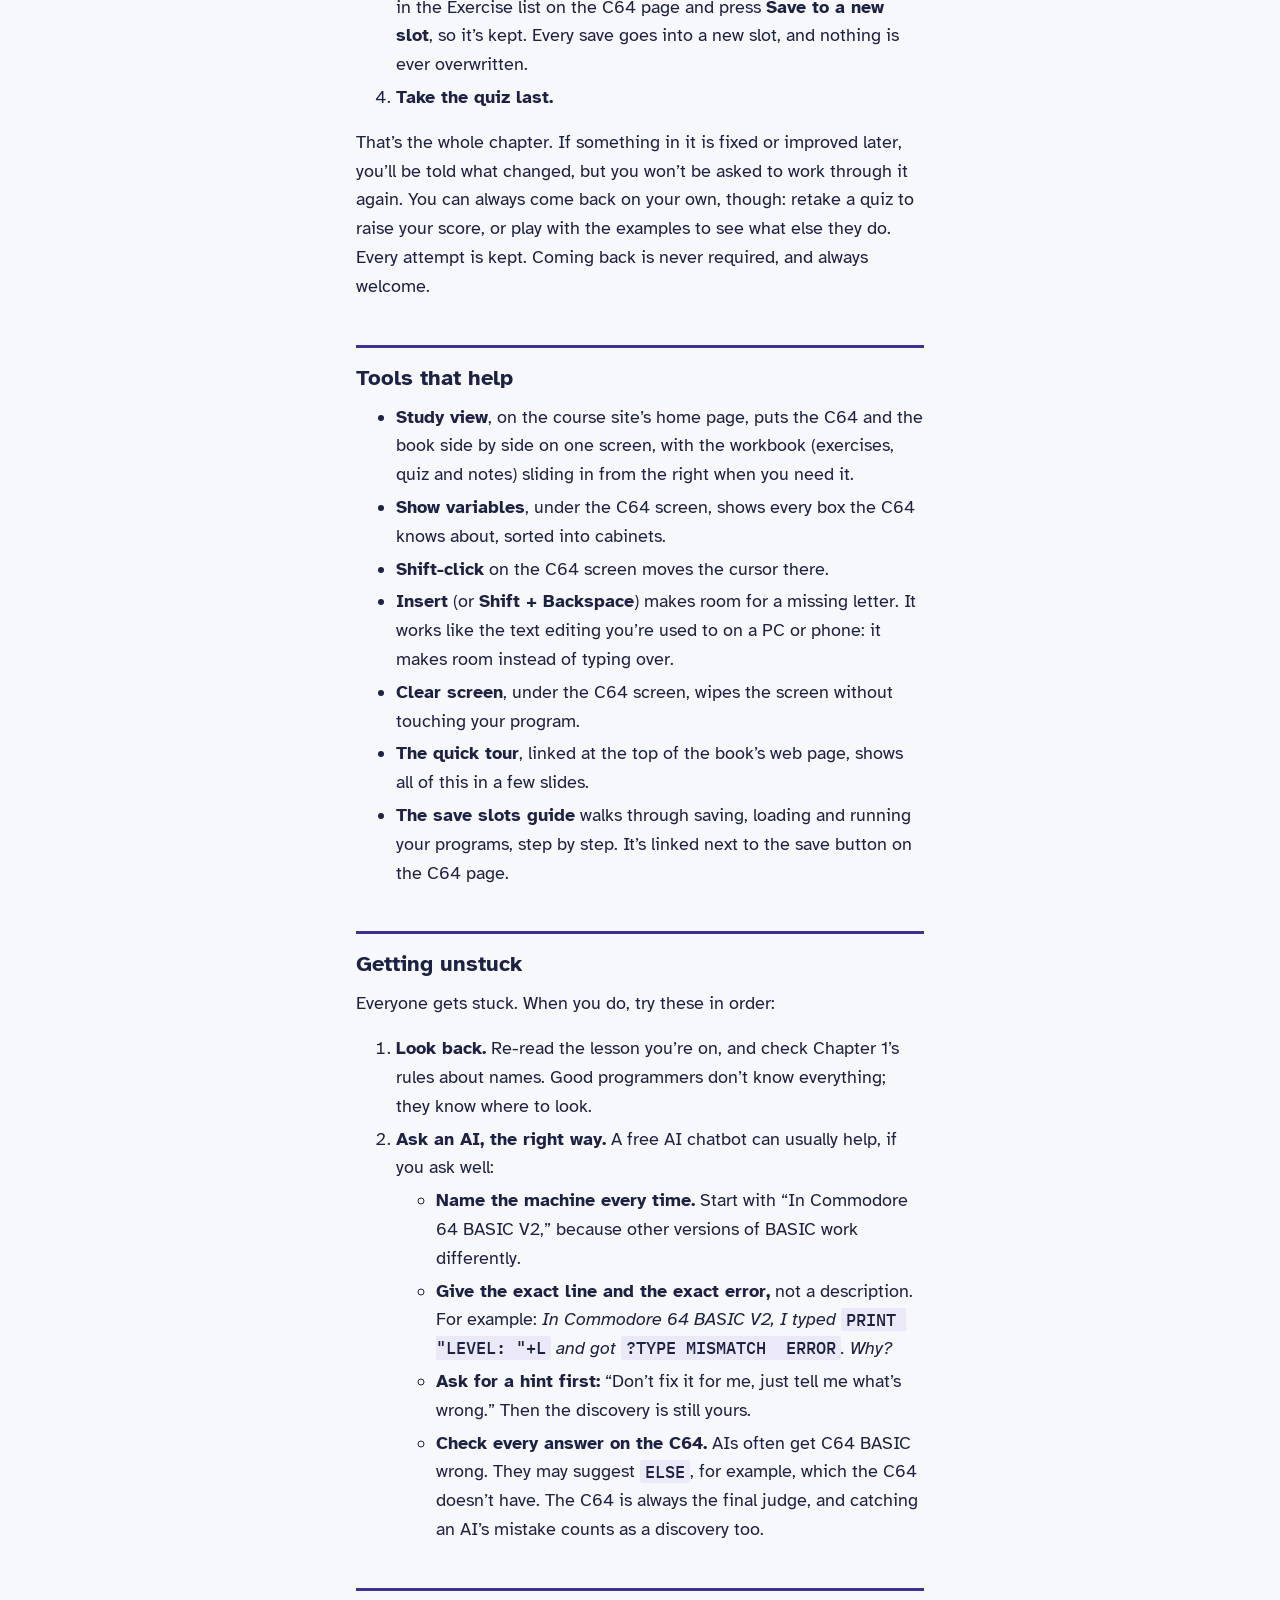
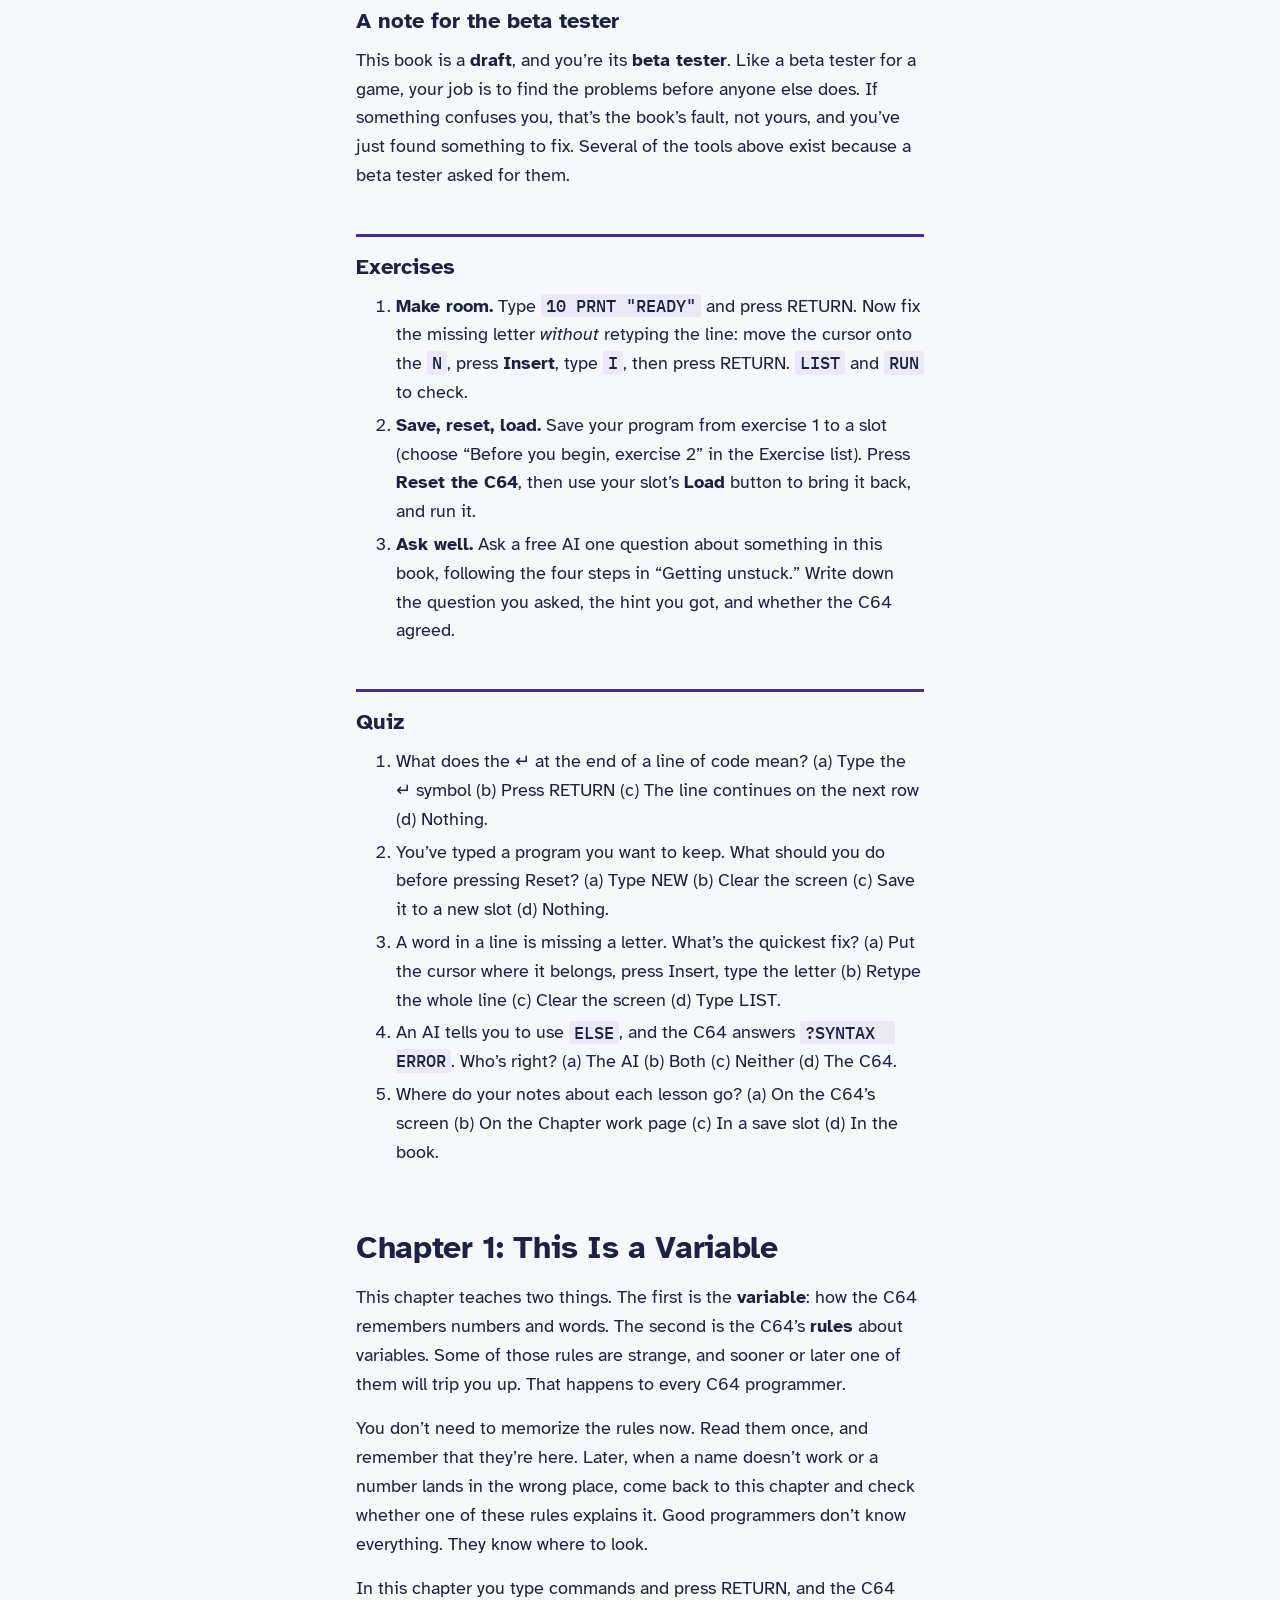
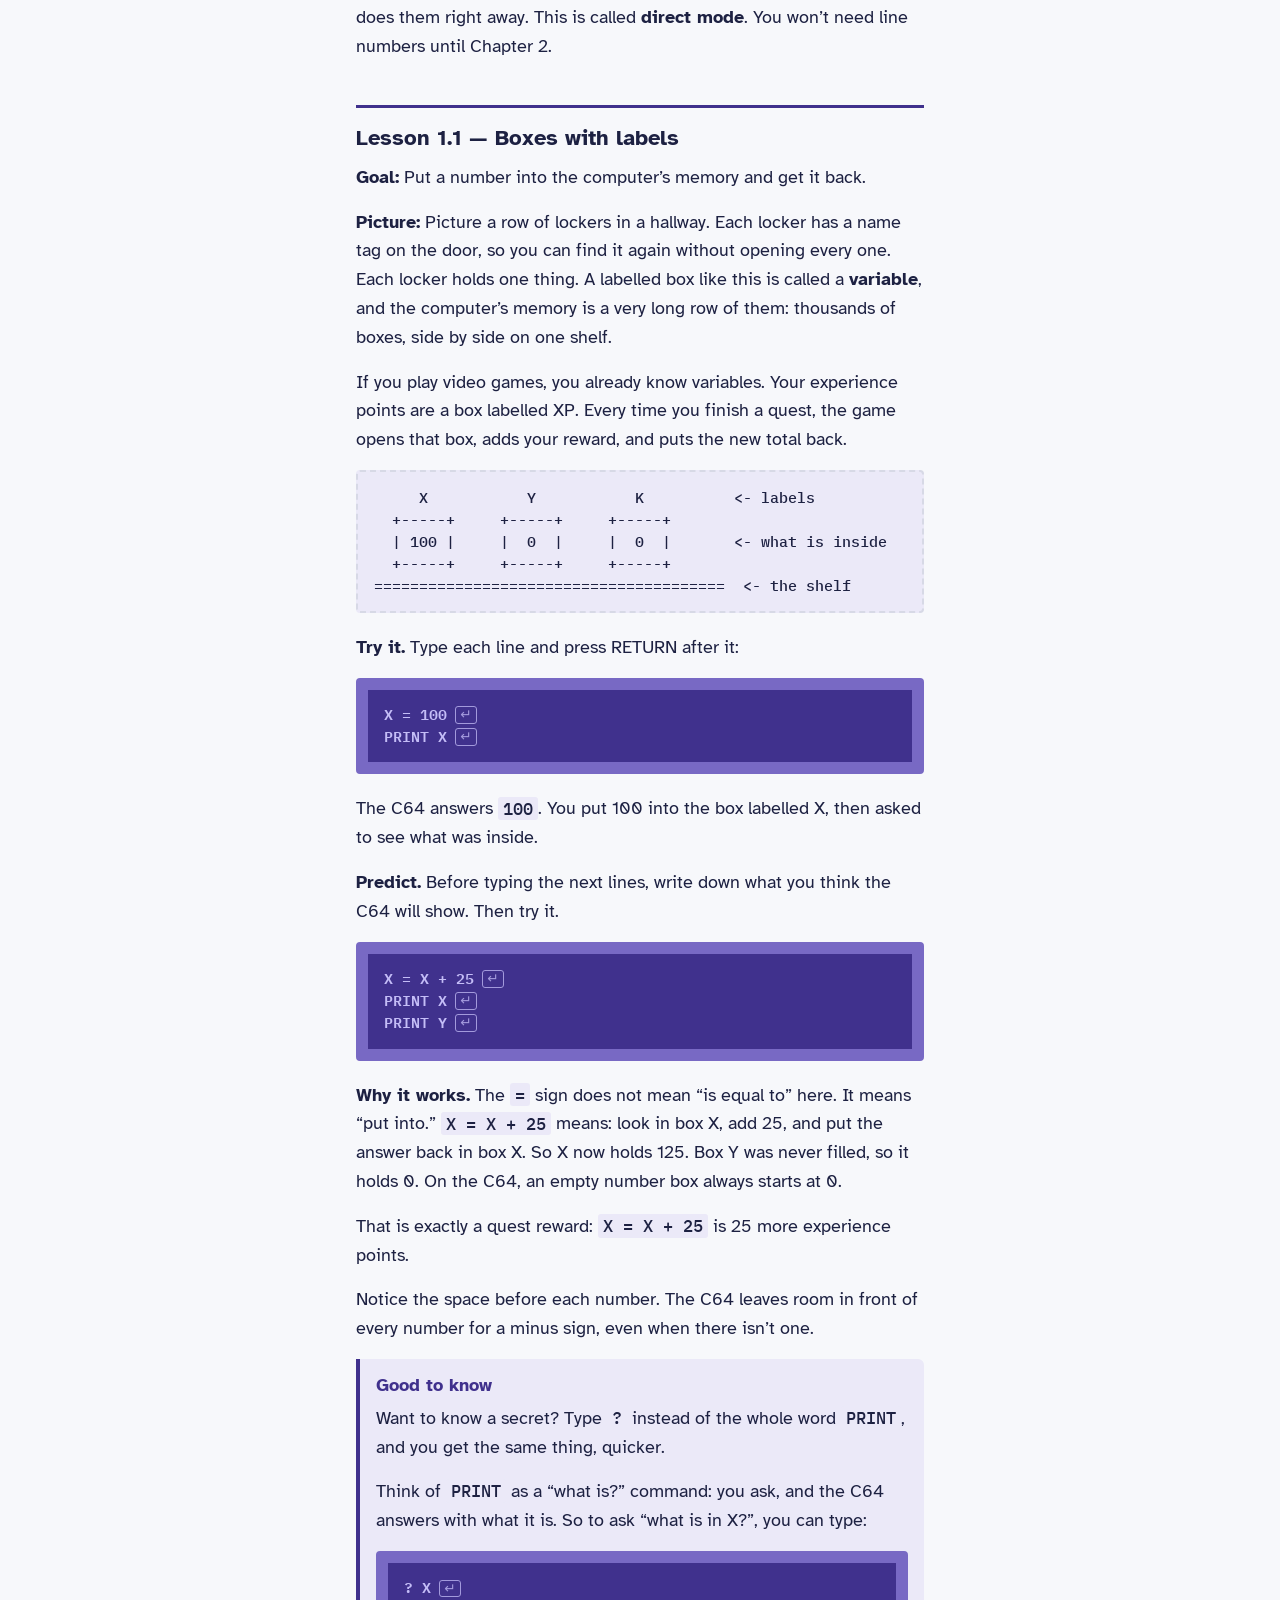
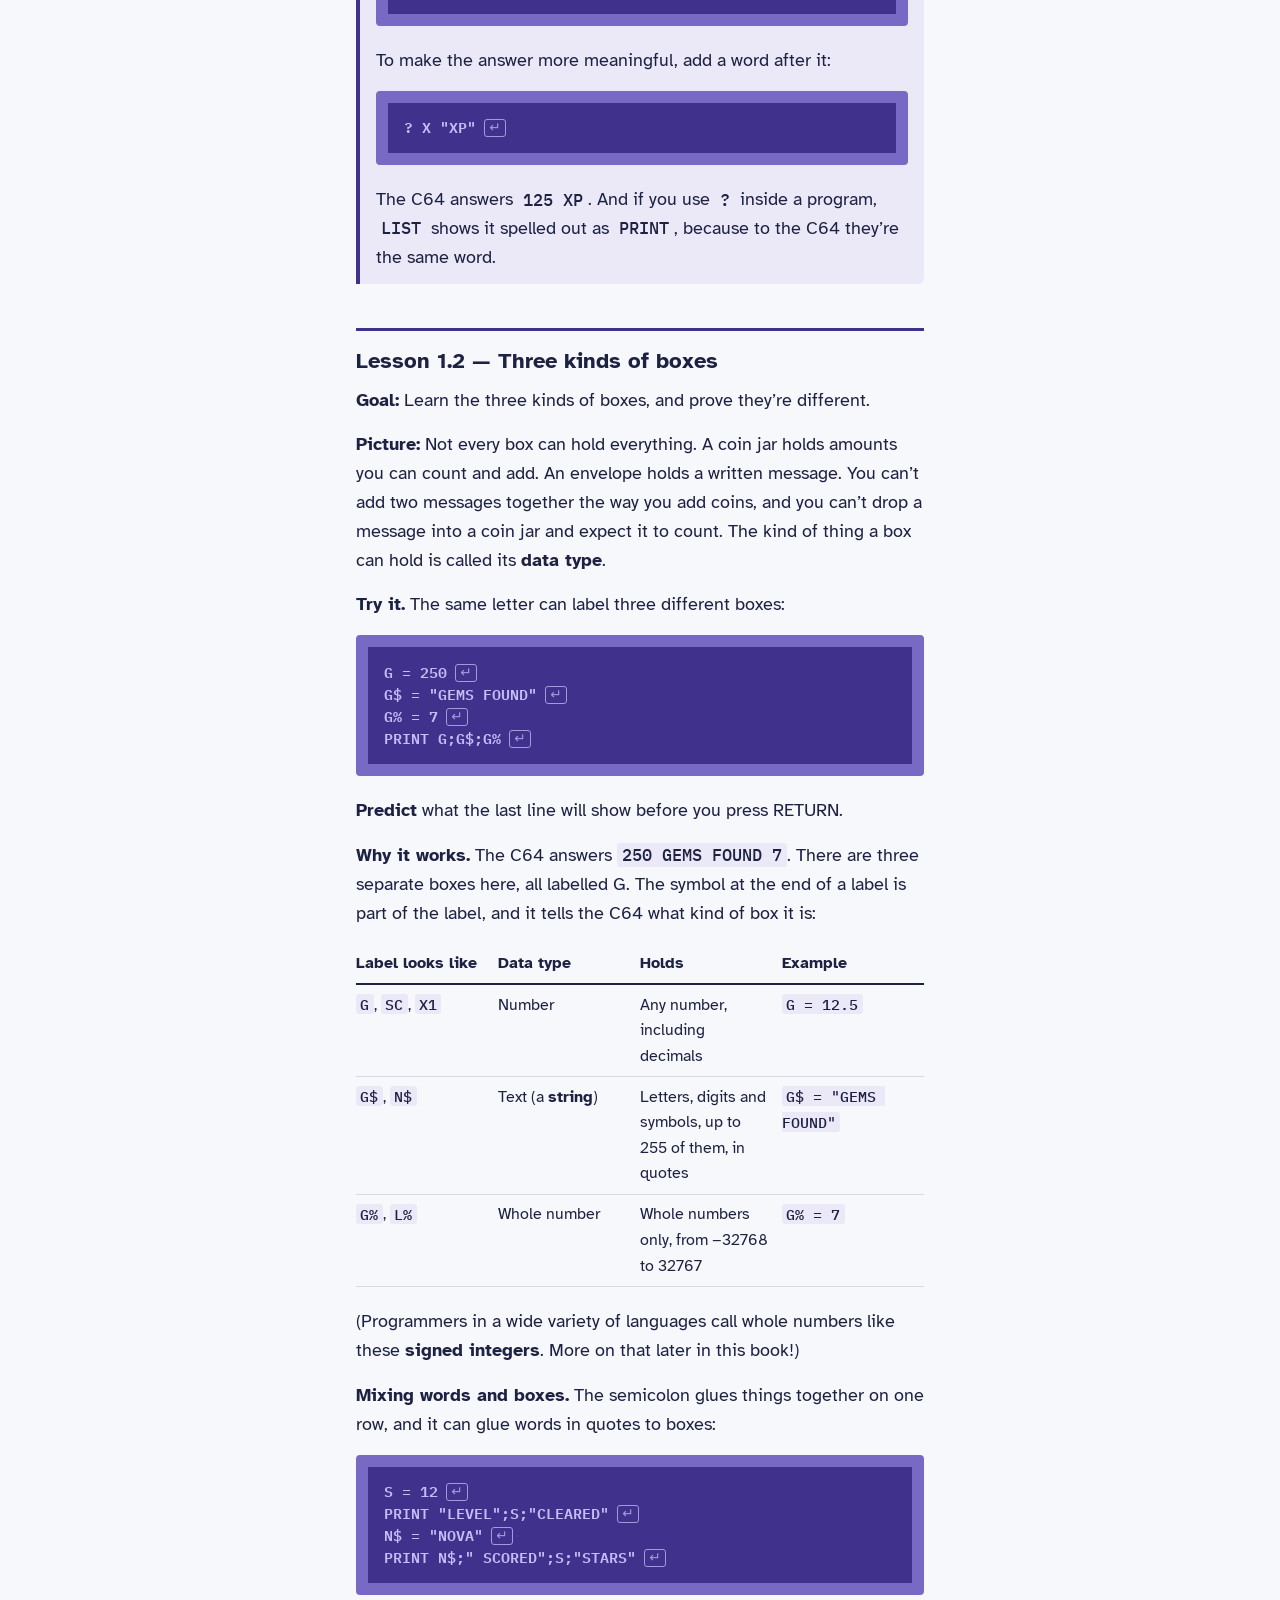
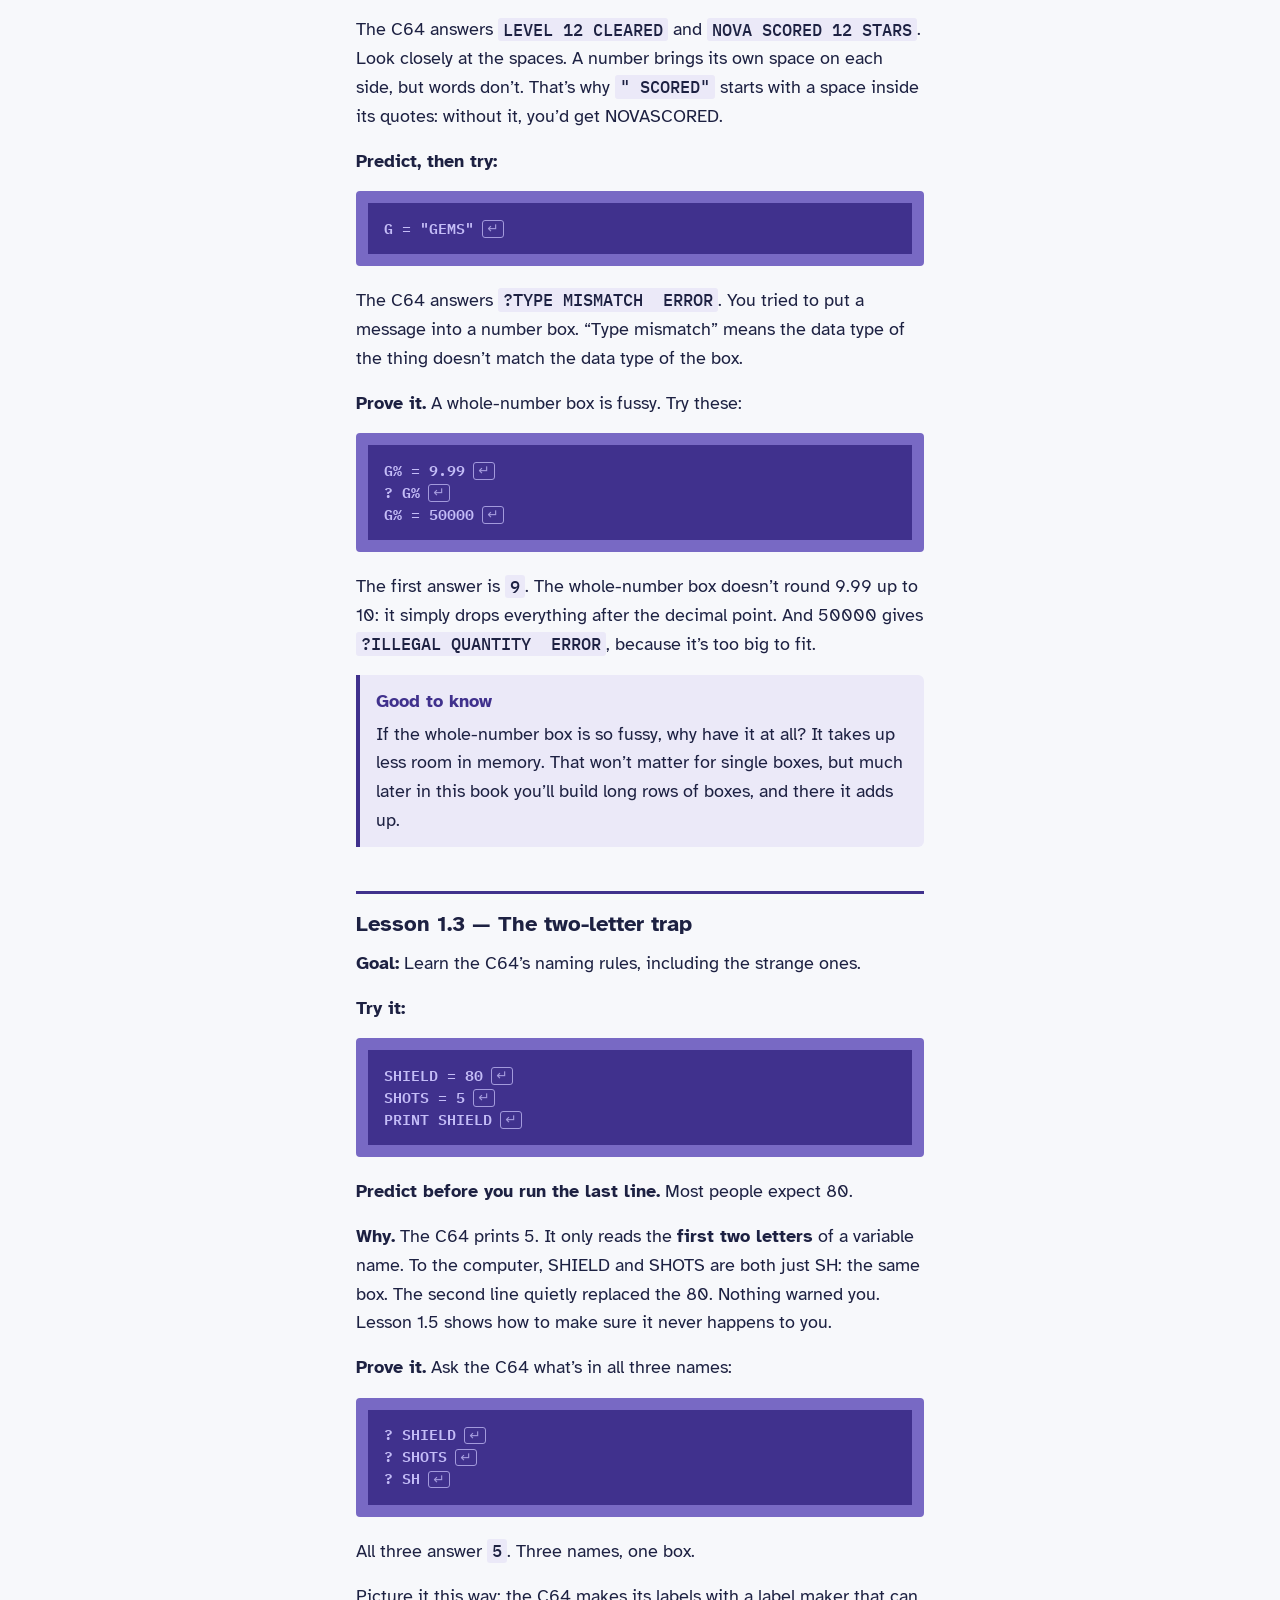
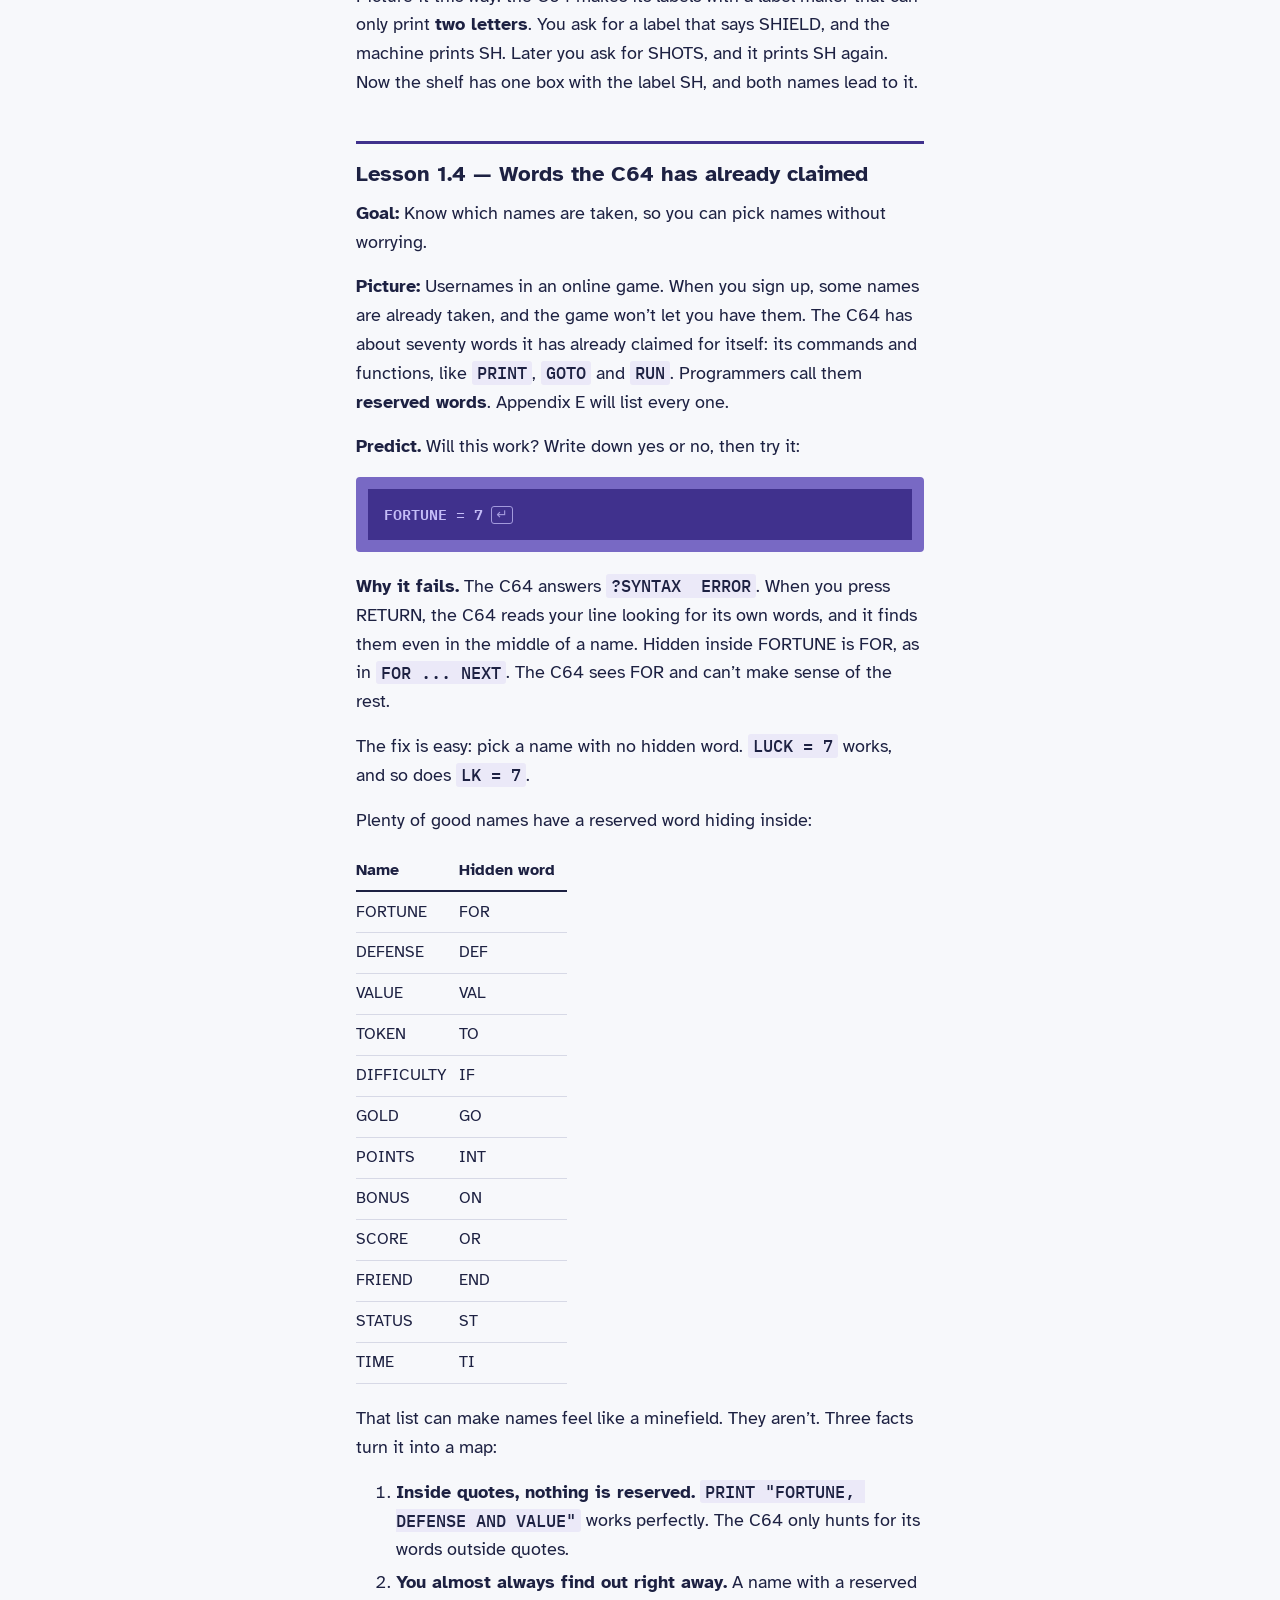
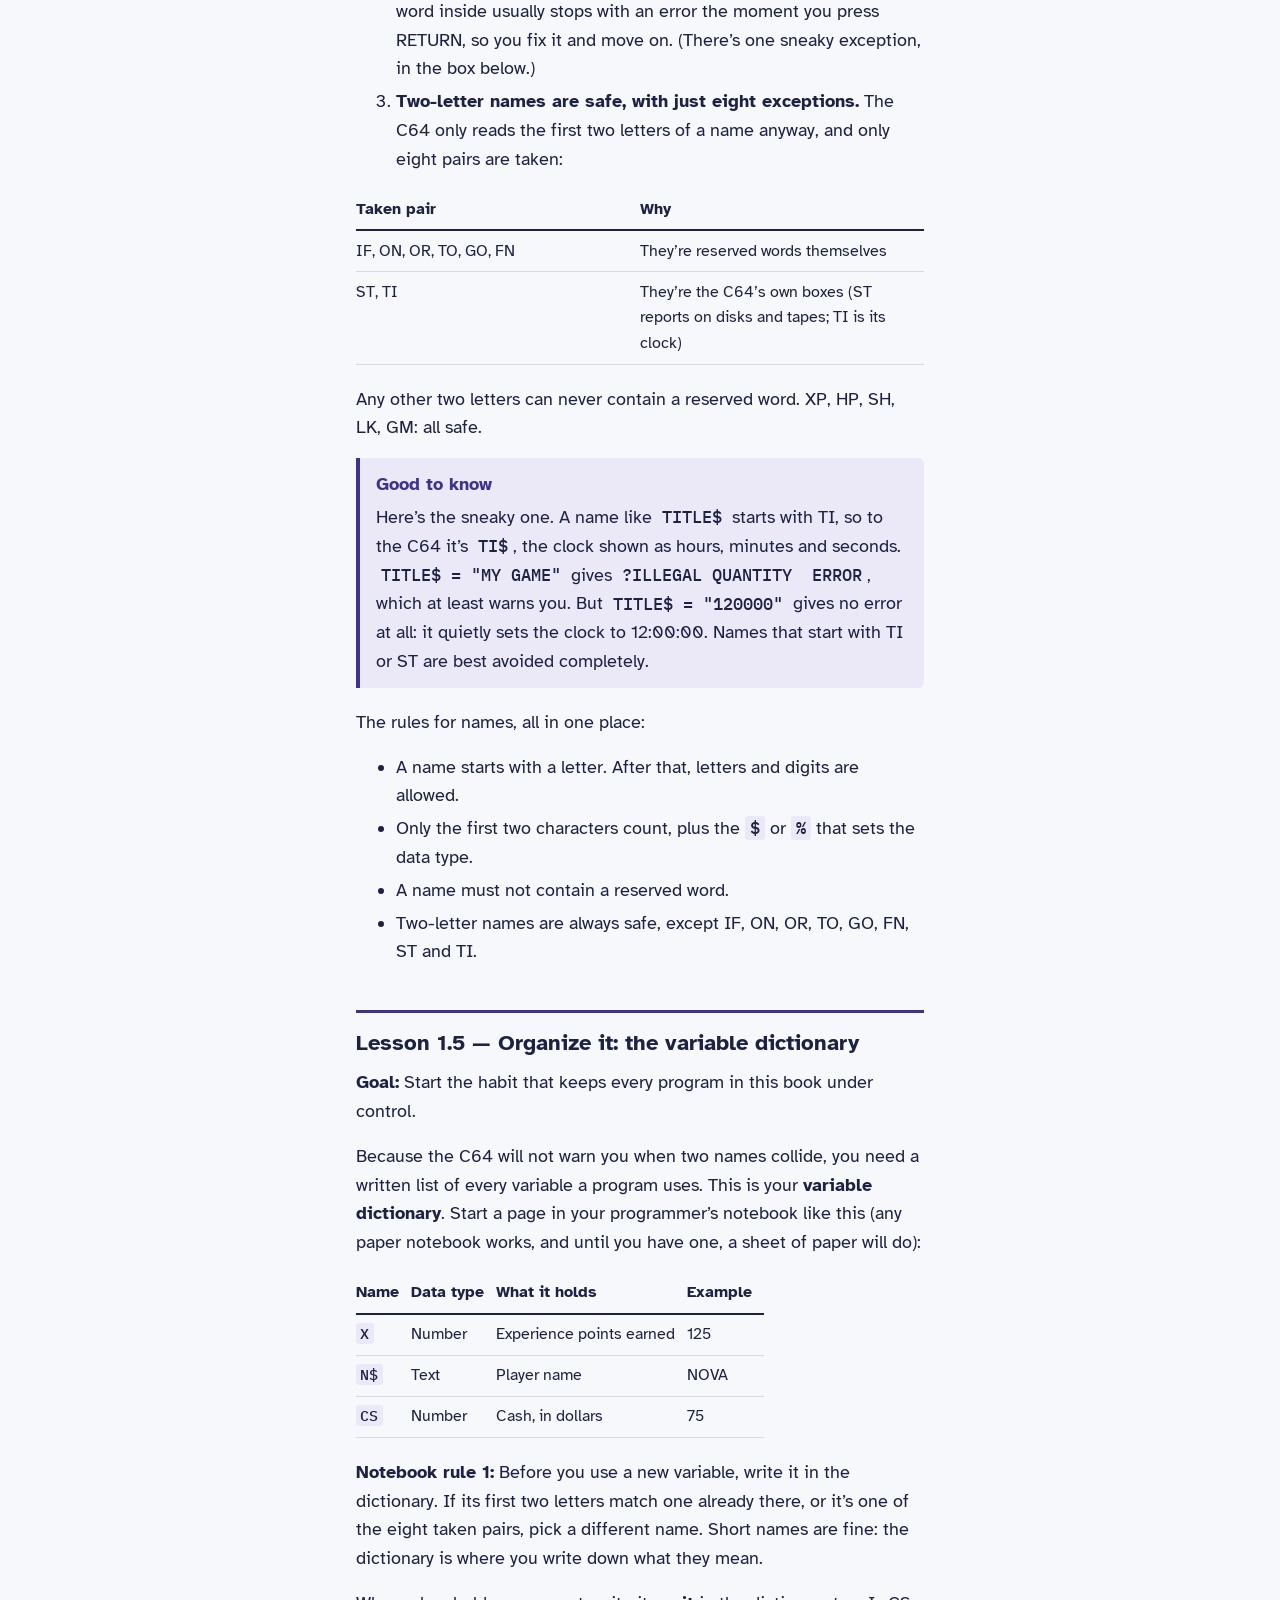
==== commit da55b04b: "How This Book Works: Getting unstuck (asking AI well), exercises and a quiz; insert is like normal t" ====
--- a/docs/index.html
+++ b/docs/index.html
@@ -142,8 +142,12 @@
 id="toc-working-through-a-chapter">Working through a chapter</a></li>
 <li><a href="#tools-that-help" id="toc-tools-that-help">Tools that
 help</a></li>
+<li><a href="#getting-unstuck" id="toc-getting-unstuck">Getting
+unstuck</a></li>
 <li><a href="#a-note-for-the-beta-tester"
 id="toc-a-note-for-the-beta-tester">A note for the beta tester</a></li>
+<li><a href="#exercises" id="toc-exercises">Exercises</a></li>
+<li><a href="#quiz" id="toc-quiz">Quiz</a></li>
 </ul></li>
 <li><a href="#chapter-1-this-is-a-variable"
 id="toc-chapter-1-this-is-a-variable">Chapter 1: This Is a Variable</a>
@@ -163,8 +167,8 @@
 <li><a href="#lesson-1.5-organize-it-the-variable-dictionary"
 id="toc-lesson-1.5-organize-it-the-variable-dictionary">Lesson 1.5 —
 Organize it: the variable dictionary</a></li>
-<li><a href="#exercises" id="toc-exercises">Exercises</a></li>
-<li><a href="#quiz" id="toc-quiz">Quiz</a></li>
+<li><a href="#exercises-1" id="toc-exercises-1">Exercises</a></li>
+<li><a href="#quiz-1" id="toc-quiz-1">Quiz</a></li>
 </ul></li>
 <li><a href="#chapter-2-talking-to-the-computer"
 id="toc-chapter-2-talking-to-the-computer">Chapter 2: Talking to the
@@ -184,8 +188,8 @@
 <li><a href="#lesson-2.5-organize-it-plan-then-number"
 id="toc-lesson-2.5-organize-it-plan-then-number">Lesson 2.5 — Organize
 it: plan, then number</a></li>
-<li><a href="#exercises-1" id="toc-exercises-1">Exercises</a></li>
-<li><a href="#quiz-1" id="toc-quiz-1">Quiz</a></li>
+<li><a href="#exercises-2" id="toc-exercises-2">Exercises</a></li>
+<li><a href="#quiz-2" id="toc-quiz-2">Quiz</a></li>
 </ul></li>
 <li><a href="#chapter-3-working-things-out"
 id="toc-chapter-3-working-things-out">Chapter 3: Working Things Out</a>
@@ -204,8 +208,8 @@
 <li><a href="#lesson-3.5-the-secret-of-random"
 id="toc-lesson-3.5-the-secret-of-random">Lesson 3.5 — The secret of
 random</a></li>
-<li><a href="#exercises-2" id="toc-exercises-2">Exercises</a></li>
-<li><a href="#quiz-2" id="toc-quiz-2">Quiz</a></li>
+<li><a href="#exercises-3" id="toc-exercises-3">Exercises</a></li>
+<li><a href="#quiz-3" id="toc-quiz-3">Quiz</a></li>
 </ul></li>
 <li><a href="#chapter-4-words-as-data"
 id="toc-chapter-4-words-as-data">Chapter 4: Words as Data <span
@@ -226,8 +230,8 @@
 words</a></li>
 <li><a href="#lesson-4.5-fusion-names"
 id="toc-lesson-4.5-fusion-names">Lesson 4.5 — Fusion names</a></li>
-<li><a href="#exercises-3" id="toc-exercises-3">Exercises</a></li>
-<li><a href="#quiz-3" id="toc-quiz-3">Quiz</a></li>
+<li><a href="#exercises-4" id="toc-exercises-4">Exercises</a></li>
+<li><a href="#quiz-4" id="toc-quiz-4">Quiz</a></li>
 </ul></li>
 <li><a href="#appendices-in-progress"
 id="toc-appendices-in-progress">Appendices (in progress)</a></li>
@@ -420,7 +424,8 @@
 <li><strong>Shift-click</strong> on the C64 screen moves the cursor
 there.</li>
 <li><strong>Insert</strong> (or <strong>Shift + Backspace</strong>)
-makes room for a missing letter.</li>
+makes room for a missing letter. It works like the text editing you’re
+used to on a PC or phone: it makes room instead of typing over.</li>
 <li><strong>Clear screen</strong>, under the C64 screen, wipes the
 screen without touching your program.</li>
 <li><strong>The quick tour</strong>, linked at the top of the book’s web
@@ -429,12 +434,69 @@
 and running your programs, step by step. It’s linked next to the save
 button on the C64 page.</li>
 </ul>
+<h2 id="getting-unstuck">Getting unstuck</h2>
+<p>Everyone gets stuck. When you do, try these in order:</p>
+<ol type="1">
+<li><strong>Look back.</strong> Re-read the lesson you’re on, and check
+Chapter 1’s rules about names. Good programmers don’t know everything;
+they know where to look.</li>
+<li><strong>Ask an AI, the right way.</strong> A free AI chatbot can
+usually help, if you ask well:
+<ul>
+<li><strong>Name the machine every time.</strong> Start with “In
+Commodore 64 BASIC V2,” because other versions of BASIC work
+differently.</li>
+<li><strong>Give the exact line and the exact error,</strong> not a
+description. For example: <em>In Commodore 64 BASIC V2, I typed
+<code>PRINT "LEVEL: "+L</code> and got
+<code>?TYPE MISMATCH  ERROR</code>. Why?</em></li>
+<li><strong>Ask for a hint first:</strong> “Don’t fix it for me, just
+tell me what’s wrong.” Then the discovery is still yours.</li>
+<li><strong>Check every answer on the C64.</strong> AIs often get C64
+BASIC wrong. They may suggest <code>ELSE</code>, for example, which the
+C64 doesn’t have. The C64 is always the final judge, and catching an
+AI’s mistake counts as a discovery too.</li>
+</ul></li>
+</ol>
 <h2 id="a-note-for-the-beta-tester">A note for the beta tester</h2>
 <p>This book is a <strong>draft</strong>, and you’re its <strong>beta
 tester</strong>. Like a beta tester for a game, your job is to find the
 problems before anyone else does. If something confuses you, that’s the
 book’s fault, not yours, and you’ve just found something to fix. Several
 of the tools above exist because a beta tester asked for them.</p>
+<h2 id="exercises">Exercises</h2>
+<ol type="1">
+<li><strong>Make room.</strong> Type <code>10 PRNT "READY"</code> and
+press RETURN. Now fix the missing letter <em>without</em> retyping the
+line: move the cursor onto the <code>N</code>, press
+<strong>Insert</strong>, type <code>I</code>, then press RETURN.
+<code>LIST</code> and <code>RUN</code> to check.</li>
+<li><strong>Save, reset, load.</strong> Save your program from exercise
+1 to a slot (choose “Before you begin, exercise 2” in the Exercise
+list). Press <strong>Reset the C64</strong>, then use your slot’s
+<strong>Load</strong> button to bring it back, and run it.</li>
+<li><strong>Ask well.</strong> Ask a free AI one question about
+something in this book, following the four steps in “Getting unstuck.”
+Write down the question you asked, the hint you got, and whether the C64
+agreed.</li>
+</ol>
+<h2 id="quiz">Quiz</h2>
+<ol type="1">
+<li>What does the ↵ at the end of a line of code mean? (a) Type the ↵
+symbol (b) Press RETURN (c) The line continues on the next row (d)
+Nothing.</li>
+<li>You’ve typed a program you want to keep. What should you do before
+pressing Reset? (a) Type NEW (b) Clear the screen (c) Save it to a new
+slot (d) Nothing.</li>
+<li>A word in a line is missing a letter. What’s the quickest fix? (a)
+Put the cursor where it belongs, press Insert, type the letter (b)
+Retype the whole line (c) Clear the screen (d) Type LIST.</li>
+<li>An AI tells you to use <code>ELSE</code>, and the C64 answers
+<code>?SYNTAX  ERROR</code>. Who’s right? (a) The AI (b) Both (c)
+Neither (d) The C64.</li>
+<li>Where do your notes about each lesson go? (a) On the C64’s screen
+(b) On the Chapter work page (c) In a save slot (d) In the book.</li>
+</ol>
 <!-- status: final -->
 <h1 id="chapter-1-this-is-a-variable">Chapter 1: This Is a Variable</h1>
 <p>This chapter teaches two things. The first is the
@@ -808,7 +870,7 @@
 another team’s program read those numbers as a different unit. Every
 number was right. Nobody had written down which units they were in.</p>
 </div>
-<h2 id="exercises">Exercises</h2>
+<h2 id="exercises-1">Exercises</h2>
 <ol type="1">
 <li><strong>Type and predict.</strong> Put the points you scored in two
 rounds of a game into two variables. Before printing their total, write
@@ -822,7 +884,7 @@
 words and boxes the way Lesson 1.2 shows. Add all three to your variable
 dictionary first, with their data types.</li>
 </ol>
-<h2 id="quiz">Quiz</h2>
+<h2 id="quiz-1">Quiz</h2>
 <ol type="1">
 <li>After <code>X = 4</code> and then <code>X = X * 5</code>, what does
 <code>PRINT X</code> show? (a) 4 (b) 9 (c) 20 (d) An error.</li>
@@ -997,9 +1059,11 @@
 a letter is <em>missing</em>, you need room for it. Put the cursor where
 the missing letter belongs and press SHIFT + INST/DEL. That’s
 <strong>INSERT</strong>: everything from the cursor onward slides one
-place to the right, leaving a space. Type the missing letter into the
-gap, then press RETURN. On a PC keyboard, use the
-<strong>Insert</strong> key, or <strong>Shift + Backspace</strong>.</p>
+place to the right, leaving a space. Insert works like the text editing
+you’re used to on a PC or phone; the C64’s habit of typing over is the
+unusual one. Type the missing letter into the gap, then press RETURN. On
+a PC keyboard, use the <strong>Insert</strong> key, or <strong>Shift +
+Backspace</strong>.</p>
 <p>For example, if line 20 said <code>20 PRIT "500 POINTS"</code>, you’d
 put the cursor on the <code>T</code>, press INSERT once, and type
 <code>N</code>.</p>
@@ -1073,7 +1137,7 @@
 <p><strong>Notebook rule 2:</strong> Plan the steps on paper first, in
 order. Number the lines by tens, so there’s always room to add a step
 later.</p>
-<h2 id="exercises-1">Exercises</h2>
+<h2 id="exercises-2">Exercises</h2>
 <ol type="1">
 <li><strong>Predict the order.</strong> Type <code>NEW</code>, then
 these lines in this order: <code>30 PRINT "BLUE"</code>,
@@ -1089,7 +1153,7 @@
 run it. Then add a new line between the score and the message
 <em>without</em> retyping anything else.</li>
 </ol>
-<h2 id="quiz-1">Quiz</h2>
+<h2 id="quiz-2">Quiz</h2>
 <ol type="1">
 <li>You type <code>20 PRINT "SAVED"</code> and press RETURN. What
 happens? (a) SAVED appears (b) The line is stored and nothing is printed
@@ -1335,7 +1399,7 @@
 world as a friend, that’s this same idea: the same starting point gives
 the same “random” world.</p>
 </div>
-<h2 id="exercises-2">Exercises</h2>
+<h2 id="exercises-3">Exercises</h2>
 <ol type="1">
 <li><strong>Rate a creature.</strong> In creature-collecting games like
 Pokémon GO, each creature has three hidden stats, attack, defense and
@@ -1356,7 +1420,7 @@
 line, so it rolls differently after every reset. Save it to a slot on
 the C64 page.</li>
 </ol>
-<h2 id="quiz-2">Quiz</h2>
+<h2 id="quiz-3">Quiz</h2>
 <ol type="1">
 <li>What does <code>? 2+3*4</code> show? (a) 20 (b) 14 (c) 24 (d)
 9.</li>
@@ -1554,6 +1618,17 @@
 </table>
 <p>All three end in <code>$</code>, because what they give back is
 text.</p>
+<div class="good-to-know">
+<p><code>MID$</code> can do the jobs of the other two.
+<code>MID$("DRAGONFIRE",1,6)</code> gives DRAGON, just like
+<code>LEFT$("DRAGONFIRE",6)</code>, and
+<code>MID$("DRAGONFIRE",7,4)</code> gives FIRE, just like
+<code>RIGHT$("DRAGONFIRE",4)</code>. So why have three?
+<code>LEFT$</code> and <code>RIGHT$</code> say what you mean: “the first
+six,” “the last four.” Using <code>MID$</code> everywhere is more
+uniform; using all three is easier to read. Both are correct, and
+choosing between correct answers is part of programming.</p>
+</div>
 <h2 id="lesson-4.4-numbers-and-words">Lesson 4.4 — Numbers and
 words</h2>
 <p><strong>Goal:</strong> Turn numbers into text and text into numbers,
@@ -1611,7 +1686,7 @@
 <code>B$ = "TIGER"</code> make <code>PHOER</code>. Odd-length names work
 too, because <code>INT</code> rounds each half down. Swap the two names
 around, and you get a completely different creature.</p>
-<h2 id="exercises-3">Exercises</h2>
+<h2 id="exercises-4">Exercises</h2>
 <ol type="1">
 <li><strong>Join it.</strong> Put two words into two text boxes, such as
 SKY and KNIGHT. Join them with a space in between, and print the result.
@@ -1624,11 +1699,12 @@
 <li><strong>Build it: a clock.</strong> In direct mode, set the C64’s
 clock once with <code>TI$ = "093000"</code>. Then write a one-line
 program that prints <code>TI$</code> as hours, minutes and seconds with
-colons between them, like <code>09:30:00</code>, using <code>MID$</code>
-and <code>RIGHT$</code>. Run it, wait a minute, and run it again. Save
-it to a slot on the C64 page.</li>
+colons between them, like <code>09:30:00</code>, using the tools from
+Lesson 4.3 (<code>LEFT$</code>, <code>MID$</code> and
+<code>RIGHT$</code>, in whatever combination you like). Run it, wait a
+minute, and run it again. Save it to a slot on the C64 page.</li>
 </ol>
-<h2 id="quiz-3">Quiz</h2>
+<h2 id="quiz-4">Quiz</h2>
 <ol type="1">
 <li>What does <code>? LEN("GAME ON")</code> show? (a) 6 (b) 7 (c) 2 (d)
 An error.</li>
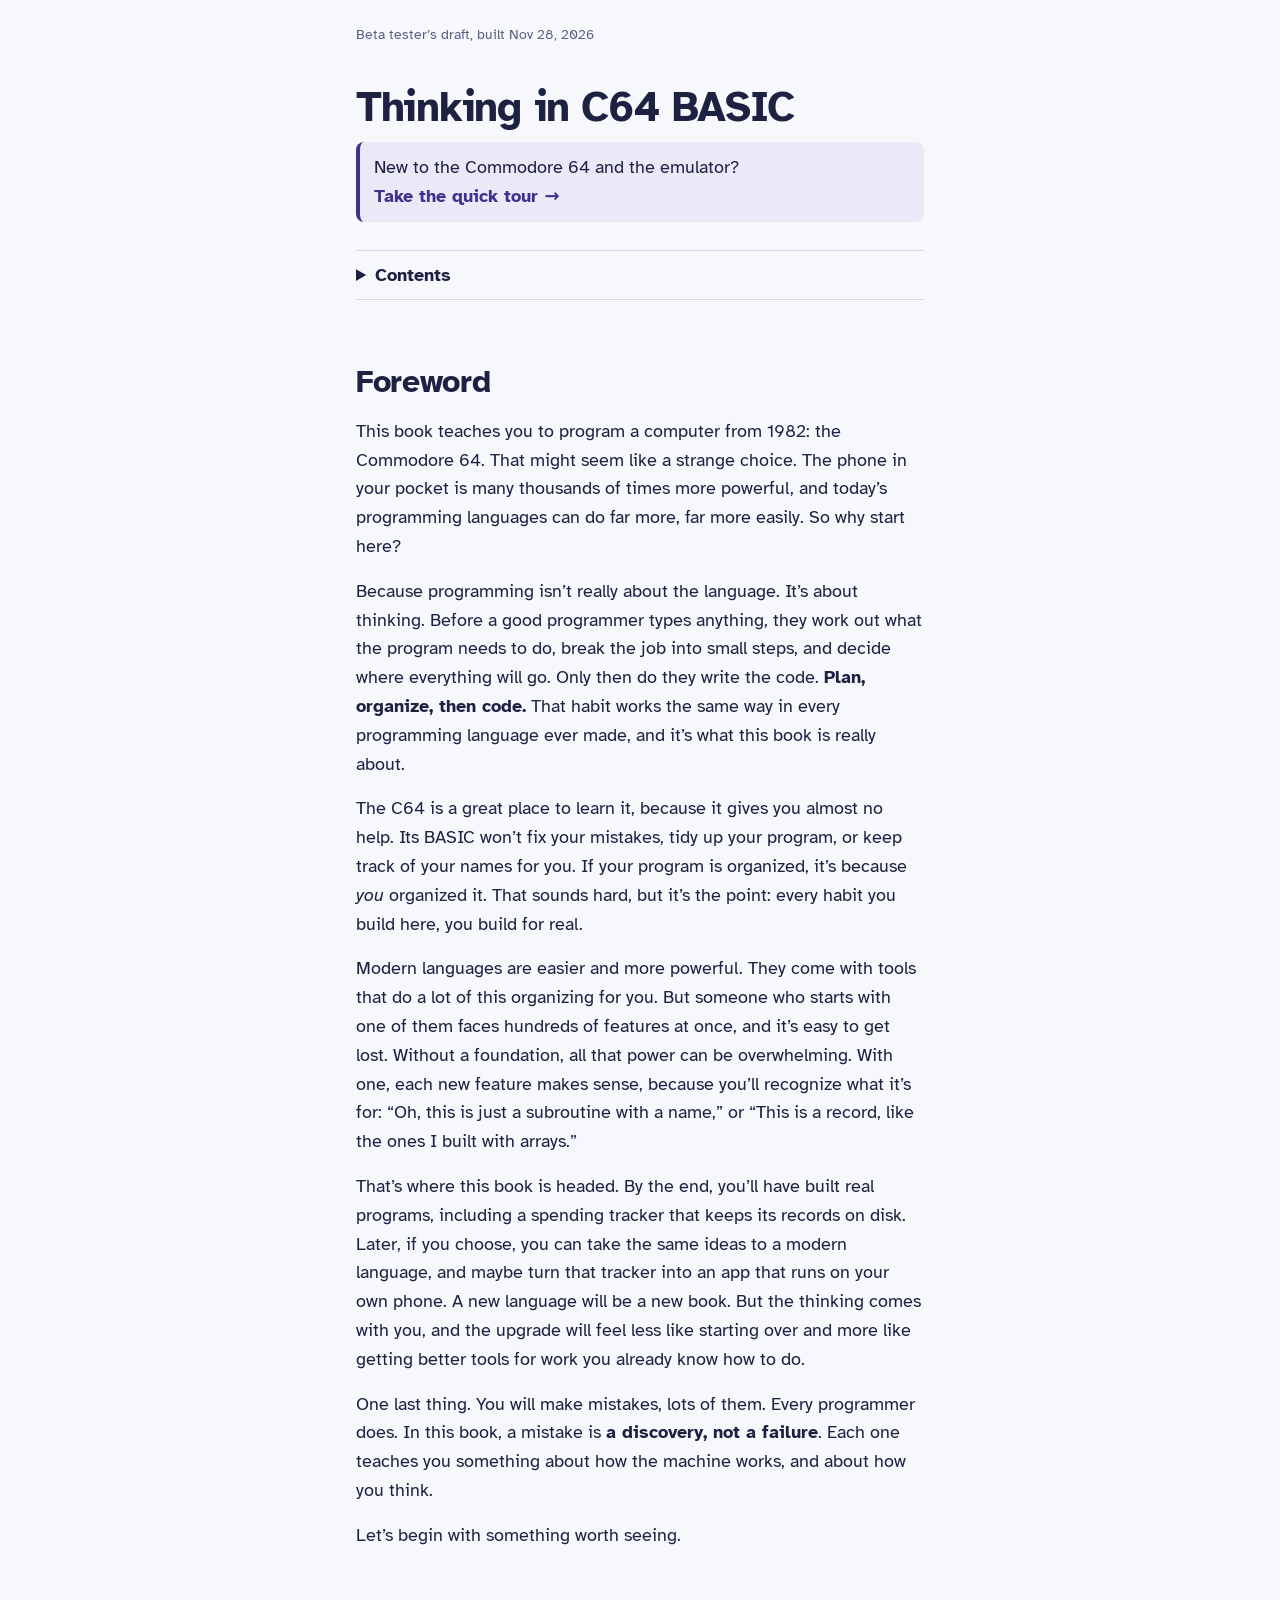
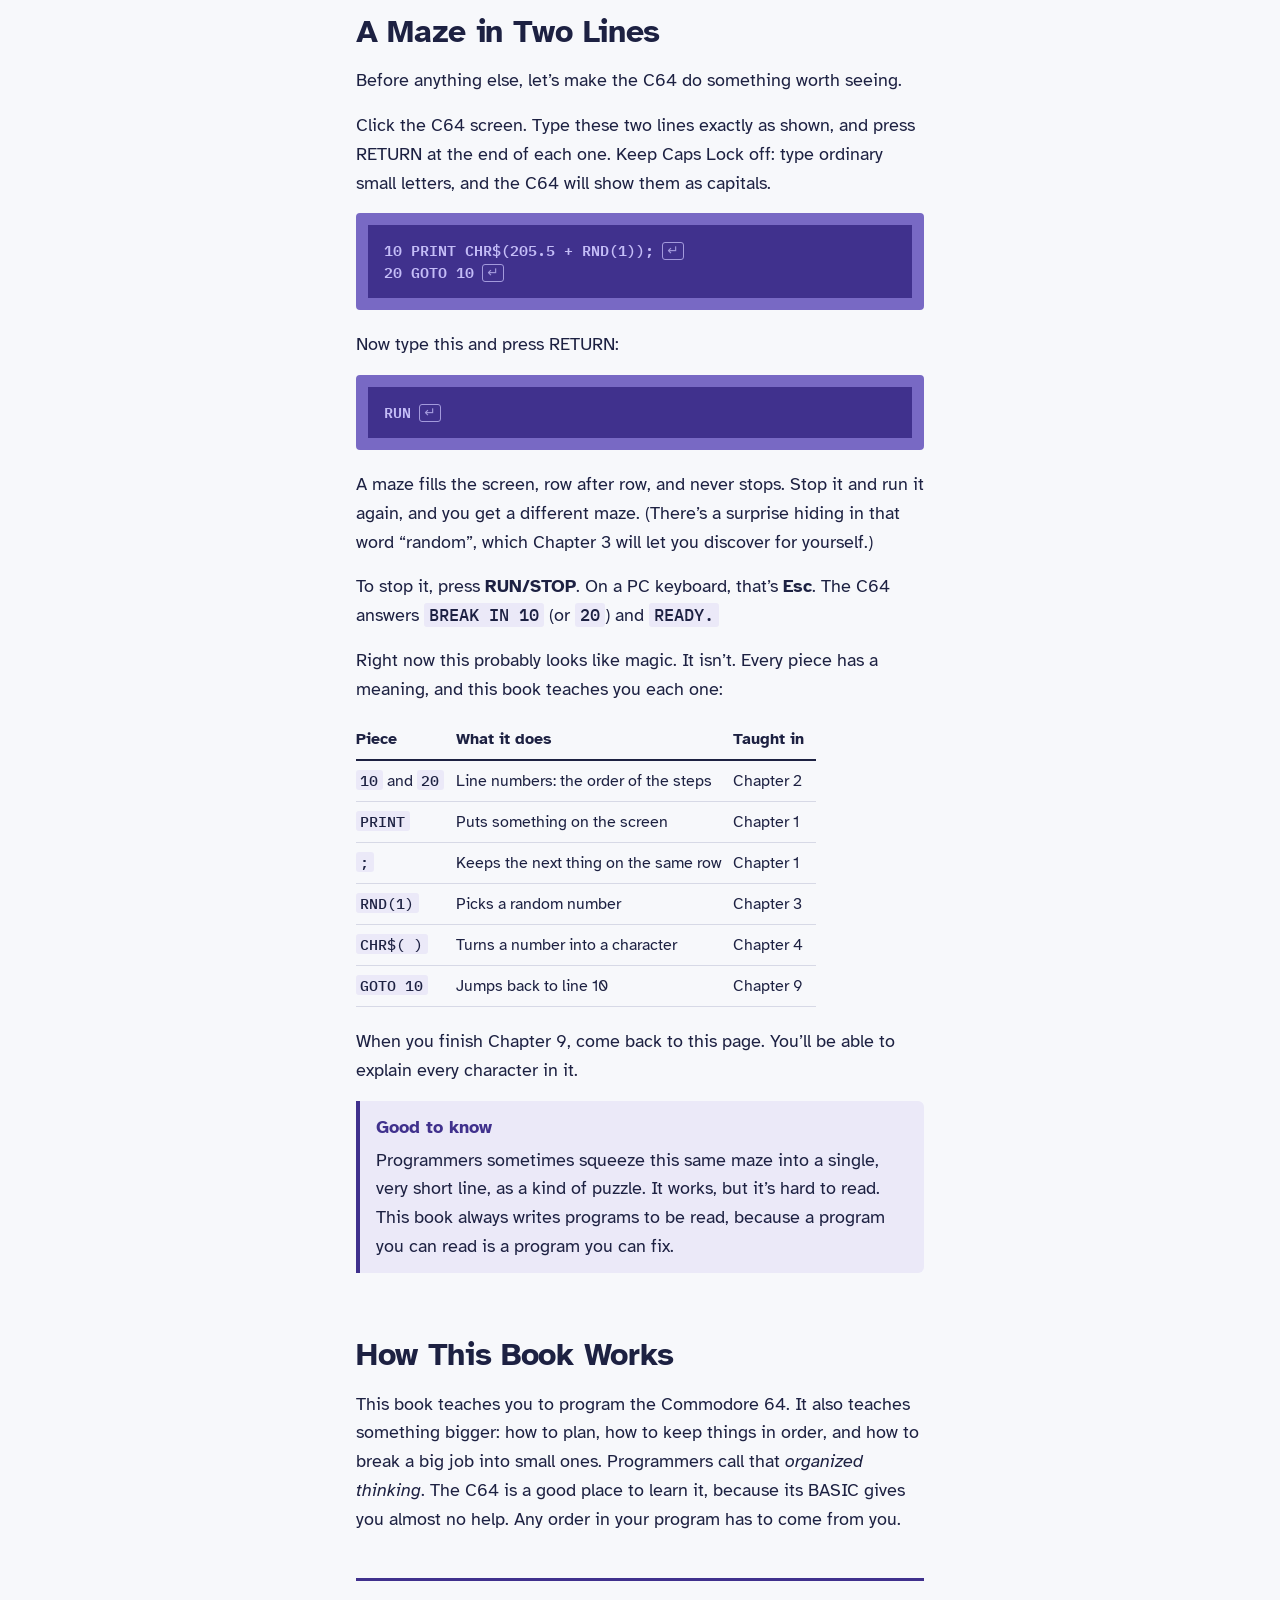
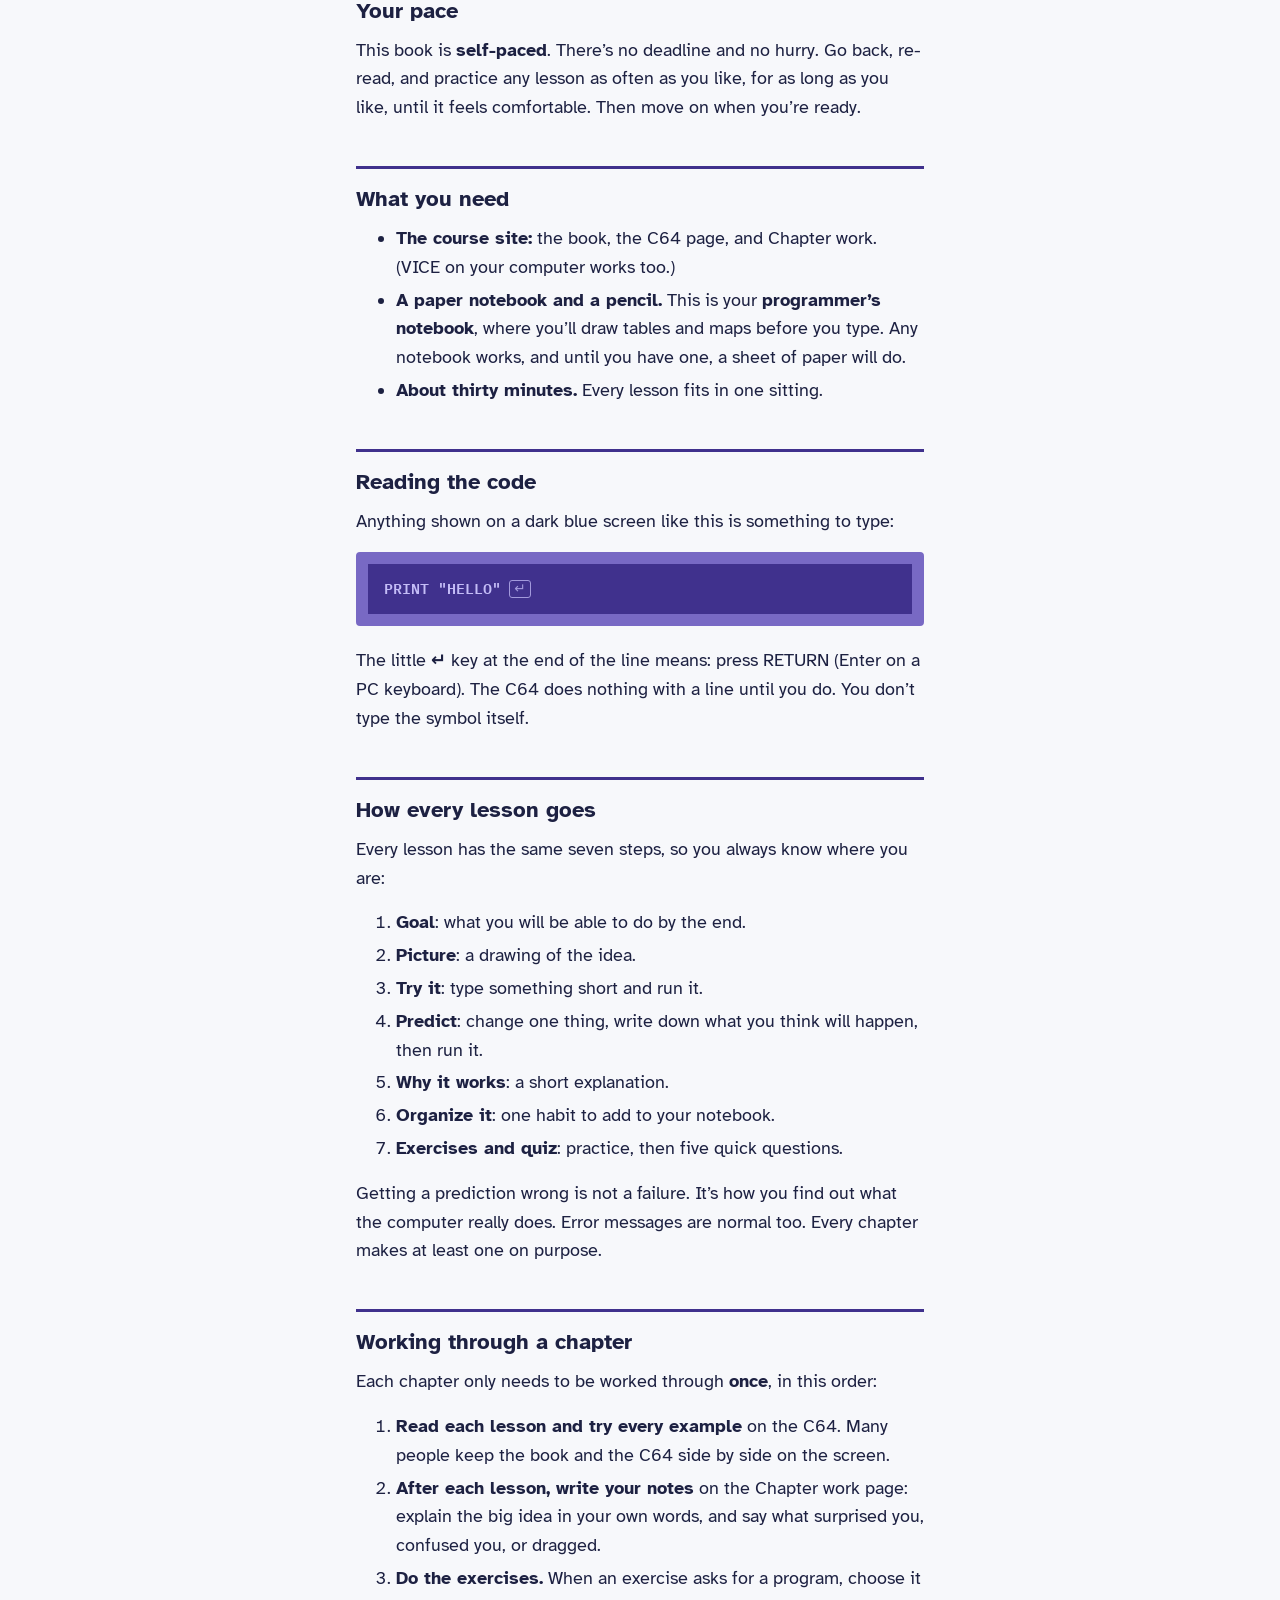
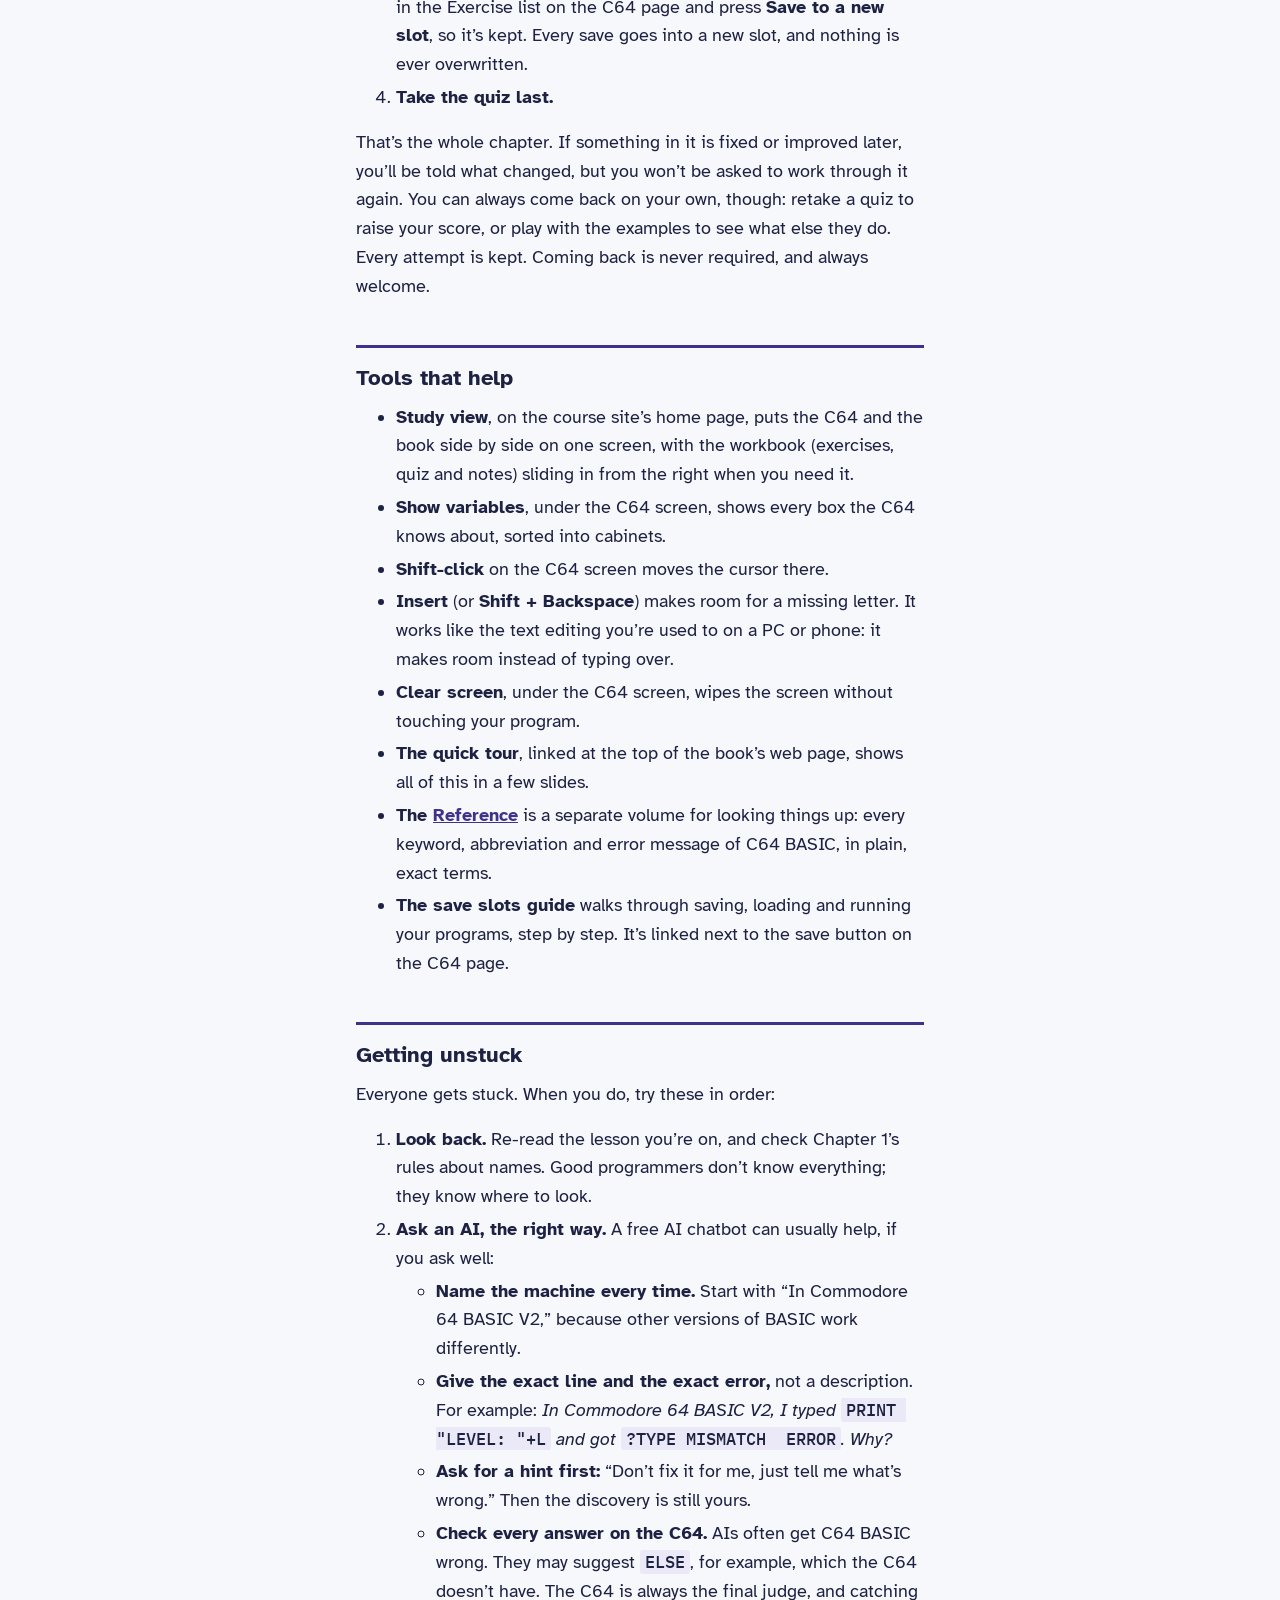
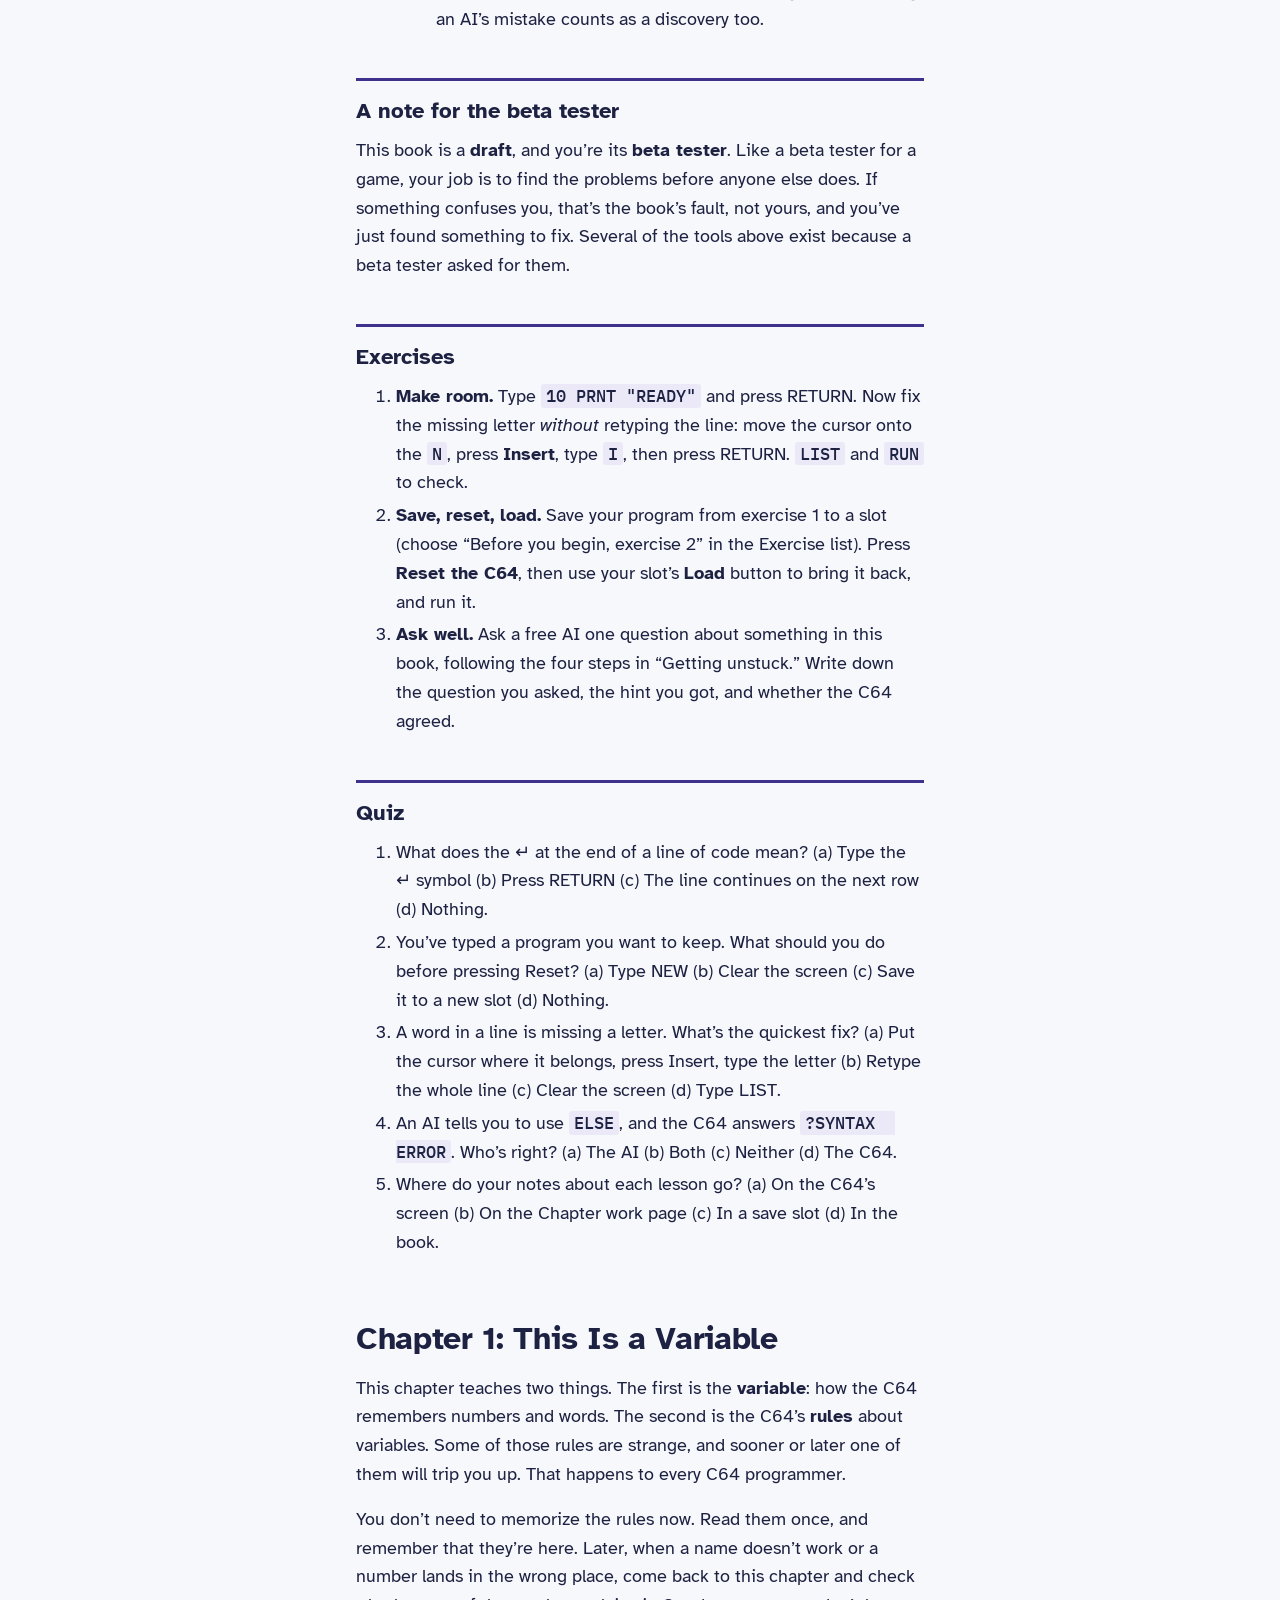
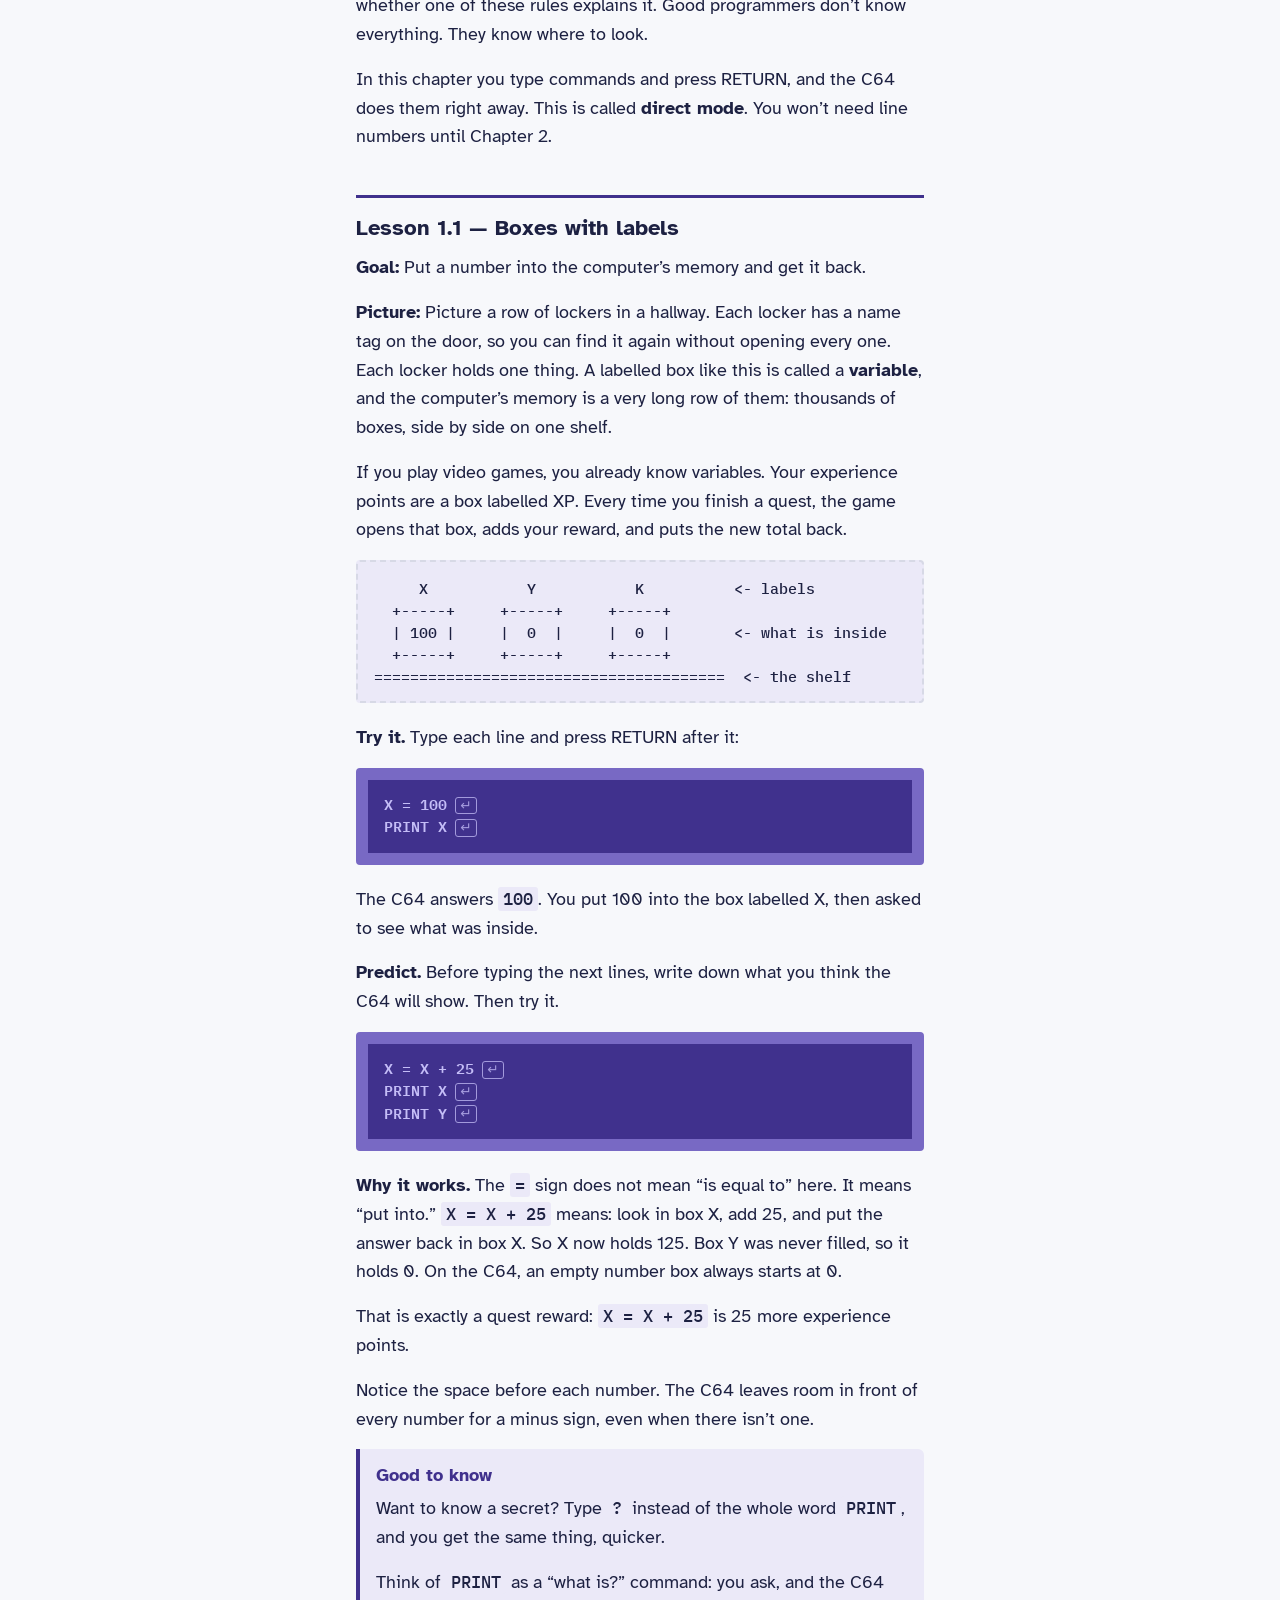
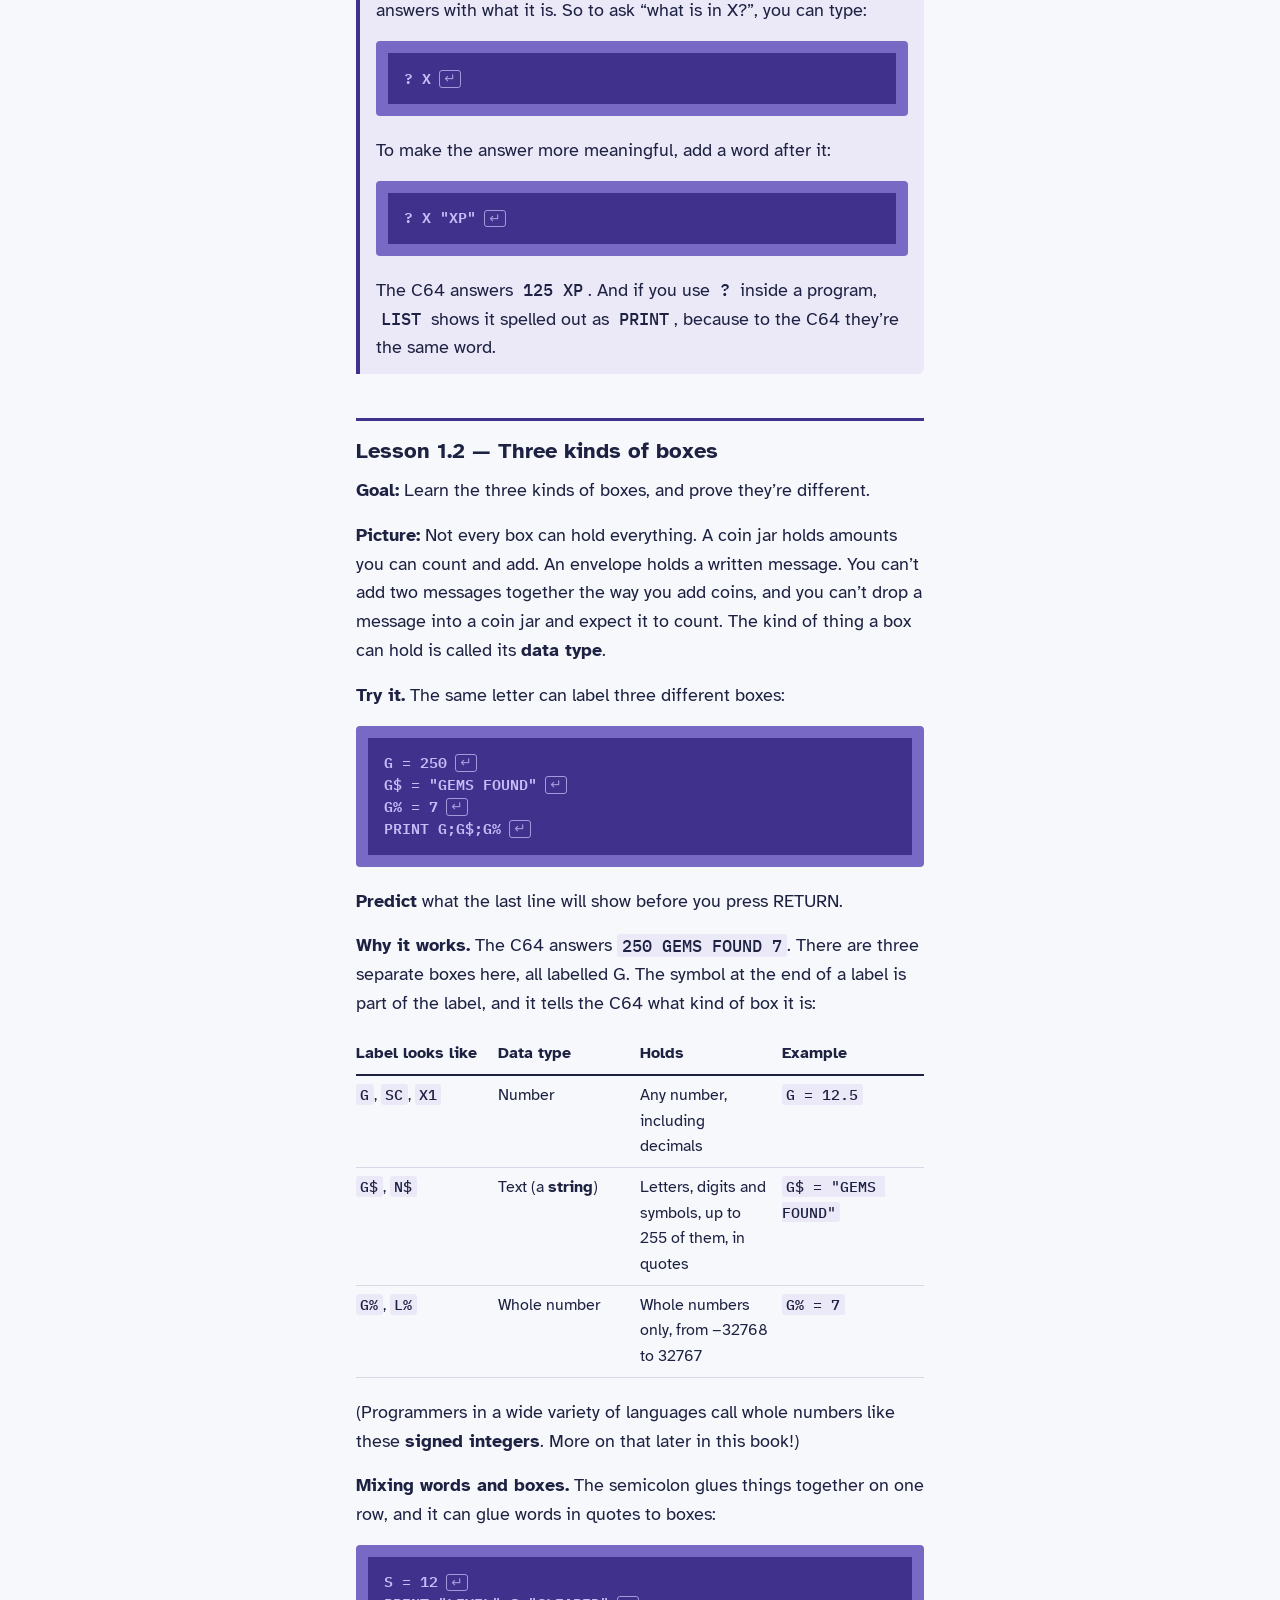
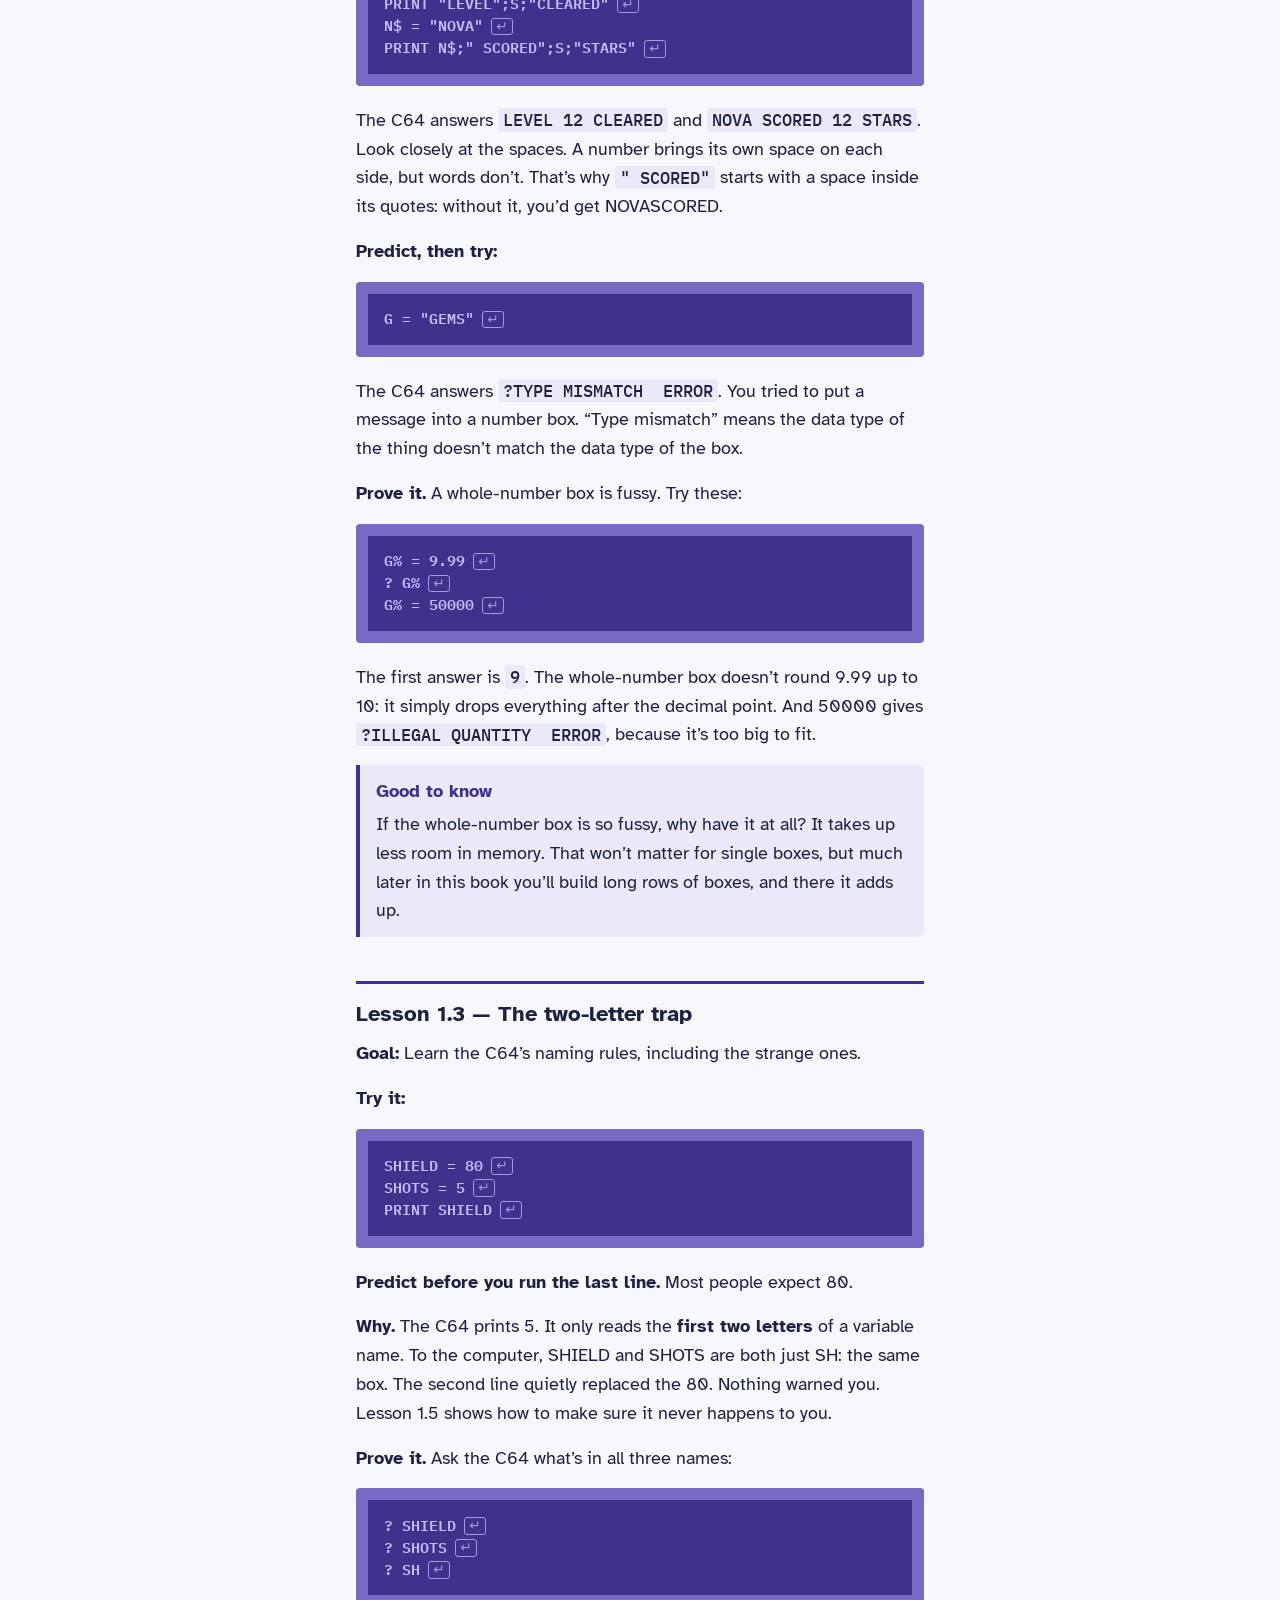
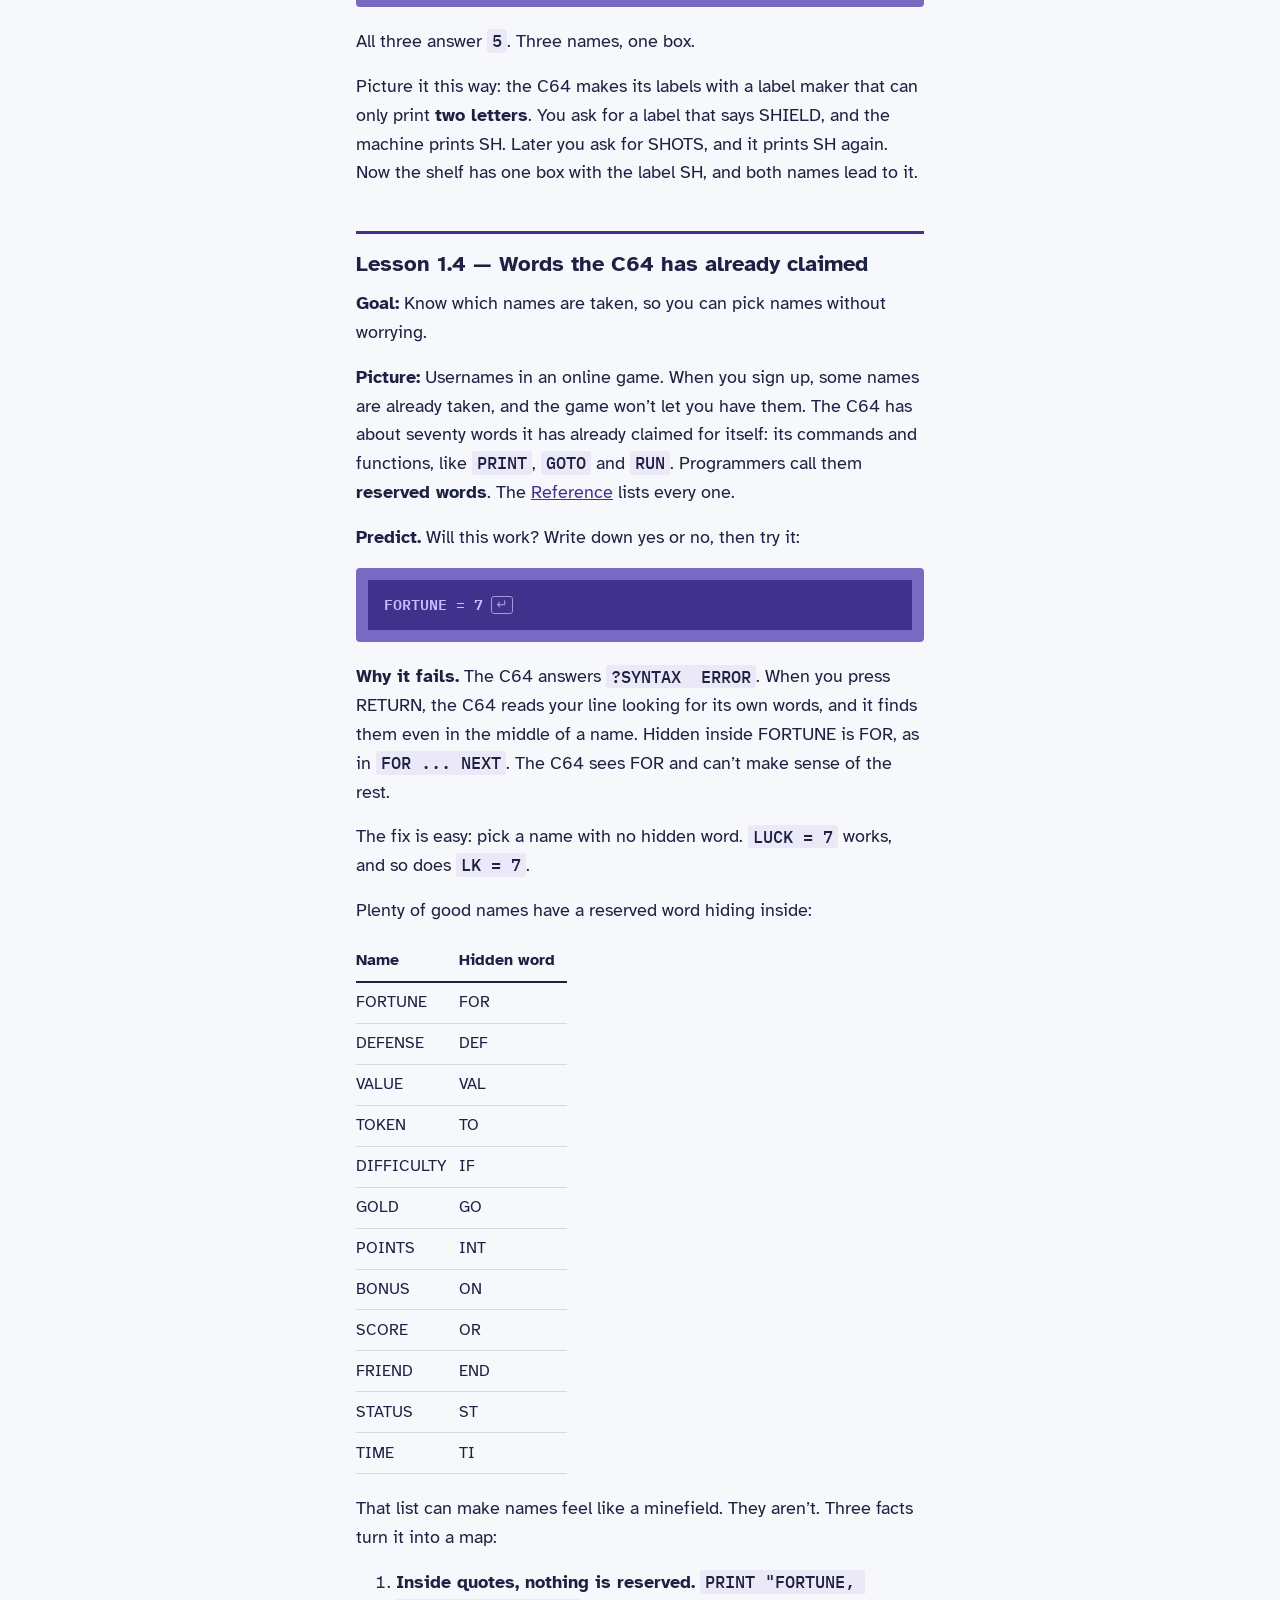
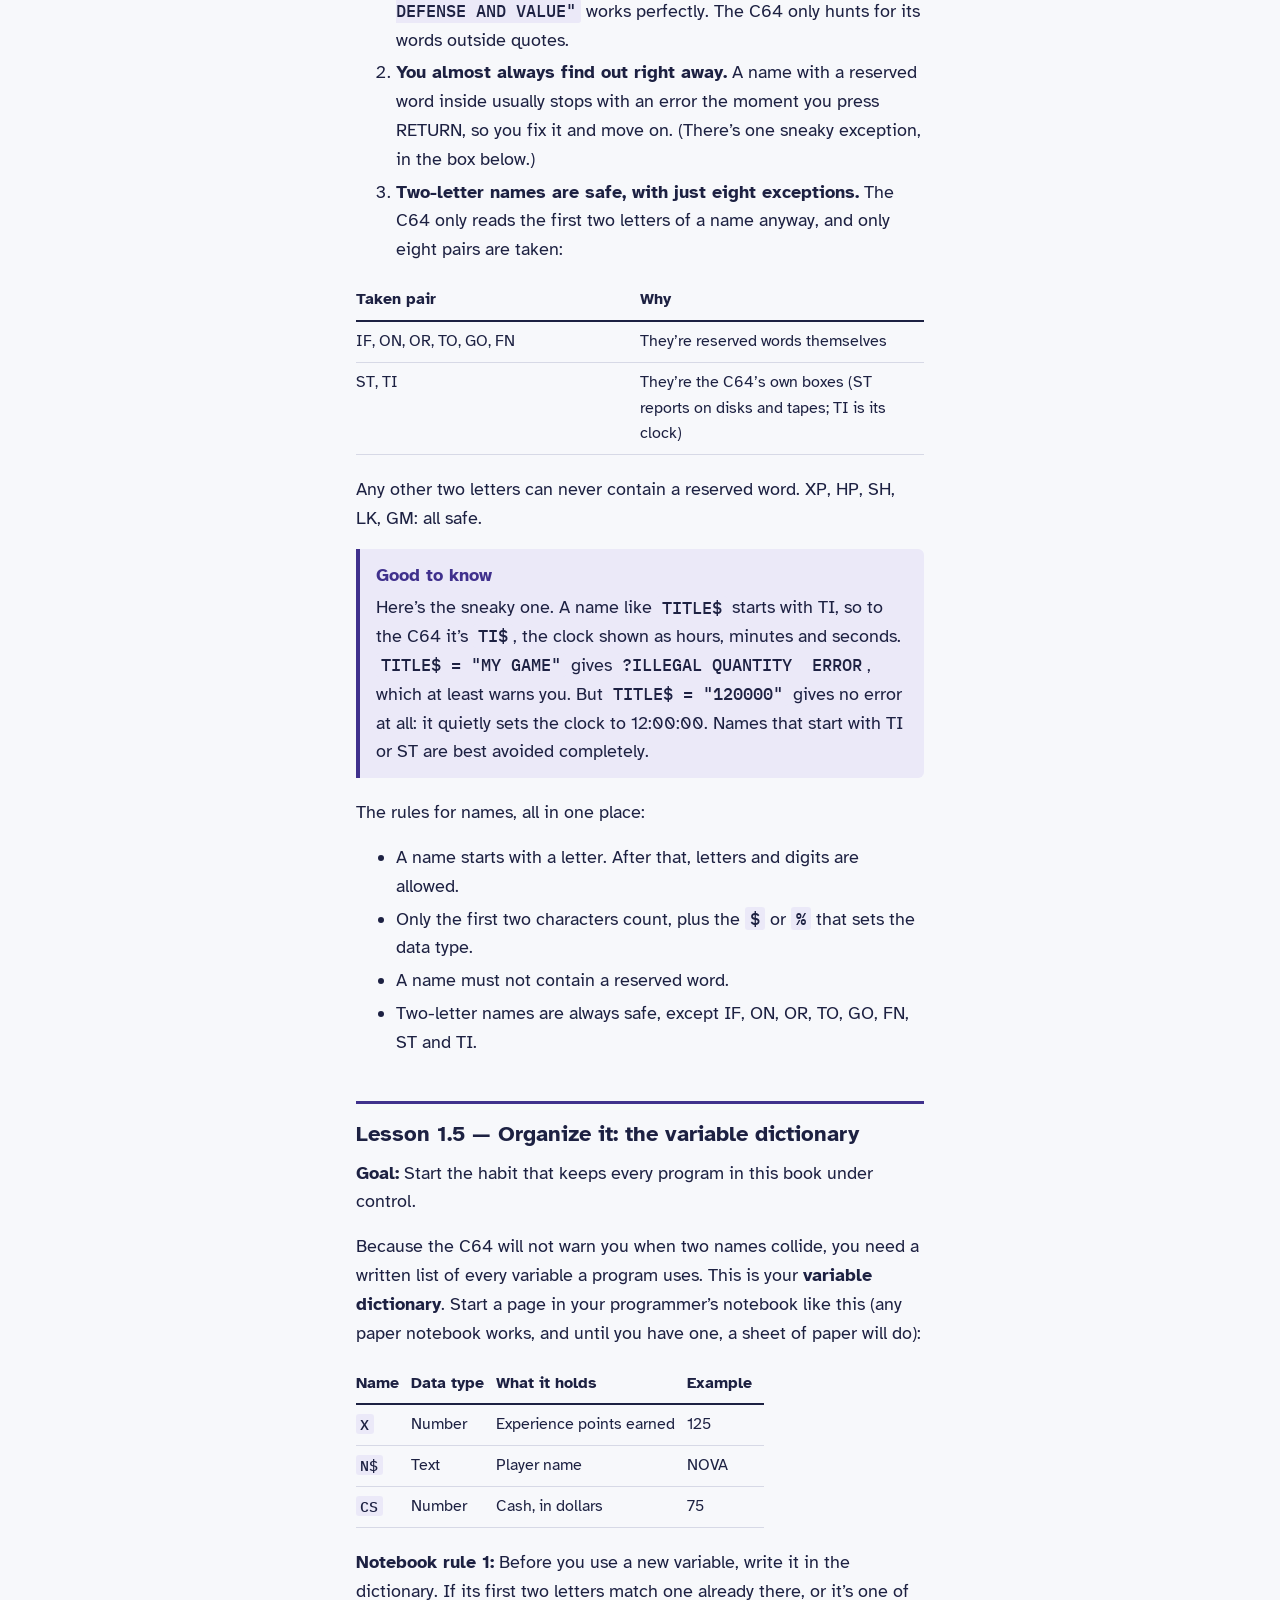
==== commit 384ce9fa: "Reference volume: conventions, terminology, complete keyword index with all 52 verified abbreviation" ====
--- a/docs/index.html
+++ b/docs/index.html
@@ -119,7 +119,7 @@
 </head>
 <body>
 <main>
-<p class="edition">Beta tester’s draft, built Nov 27, 2026</p>
+<p class="edition">Beta tester’s draft, built Nov 28, 2026</p>
 <p class="book-title">Thinking in C64 BASIC</p>
 <p class="tour-link"><a href="tour/">New to the Commodore 64 and the emulator? <span>Take the quick tour →</span></a></p>
 <details class="toc">
@@ -430,6 +430,9 @@
 screen without touching your program.</li>
 <li><strong>The quick tour</strong>, linked at the top of the book’s web
 page, shows all of this in a few slides.</li>
+<li><strong>The <a href="reference/">Reference</a></strong> is a
+separate volume for looking things up: every keyword, abbreviation and
+error message of C64 BASIC, in plain, exact terms.</li>
 <li><strong>The save slots guide</strong> walks through saving, loading
 and running your programs, step by step. It’s linked next to the save
 button on the C64 page.</li>
@@ -688,7 +691,8 @@
 The C64 has about seventy words it has already claimed for itself: its
 commands and functions, like <code>PRINT</code>, <code>GOTO</code> and
 <code>RUN</code>. Programmers call them <strong>reserved words</strong>.
-Appendix E will list every one.</p>
+The <a href="reference/#keyword-index">Reference</a> lists every
+one.</p>
 <p><strong>Predict.</strong> Will this work? Write down yes or no, then
 try it:</p>
 <pre><code><span class="ln">FORTUNE = 7</span></code></pre>
@@ -1722,6 +1726,10 @@
 <p>These reference pages will be added as the book grows. When a chapter
 needs one, it points here.</p>
 <table>
+<colgroup>
+<col style="width: 50%" />
+<col style="width: 50%" />
+</colgroup>
 <thead>
 <tr>
 <th>Appendix</th>
@@ -1747,7 +1755,8 @@
 </tr>
 <tr>
 <td>E</td>
-<td>Every reserved word, with its abbreviation</td>
+<td>Every reserved word, with its abbreviation: now in the separate <a
+href="reference/">Reference</a> volume</td>
 </tr>
 <tr>
 <td>F</td>
